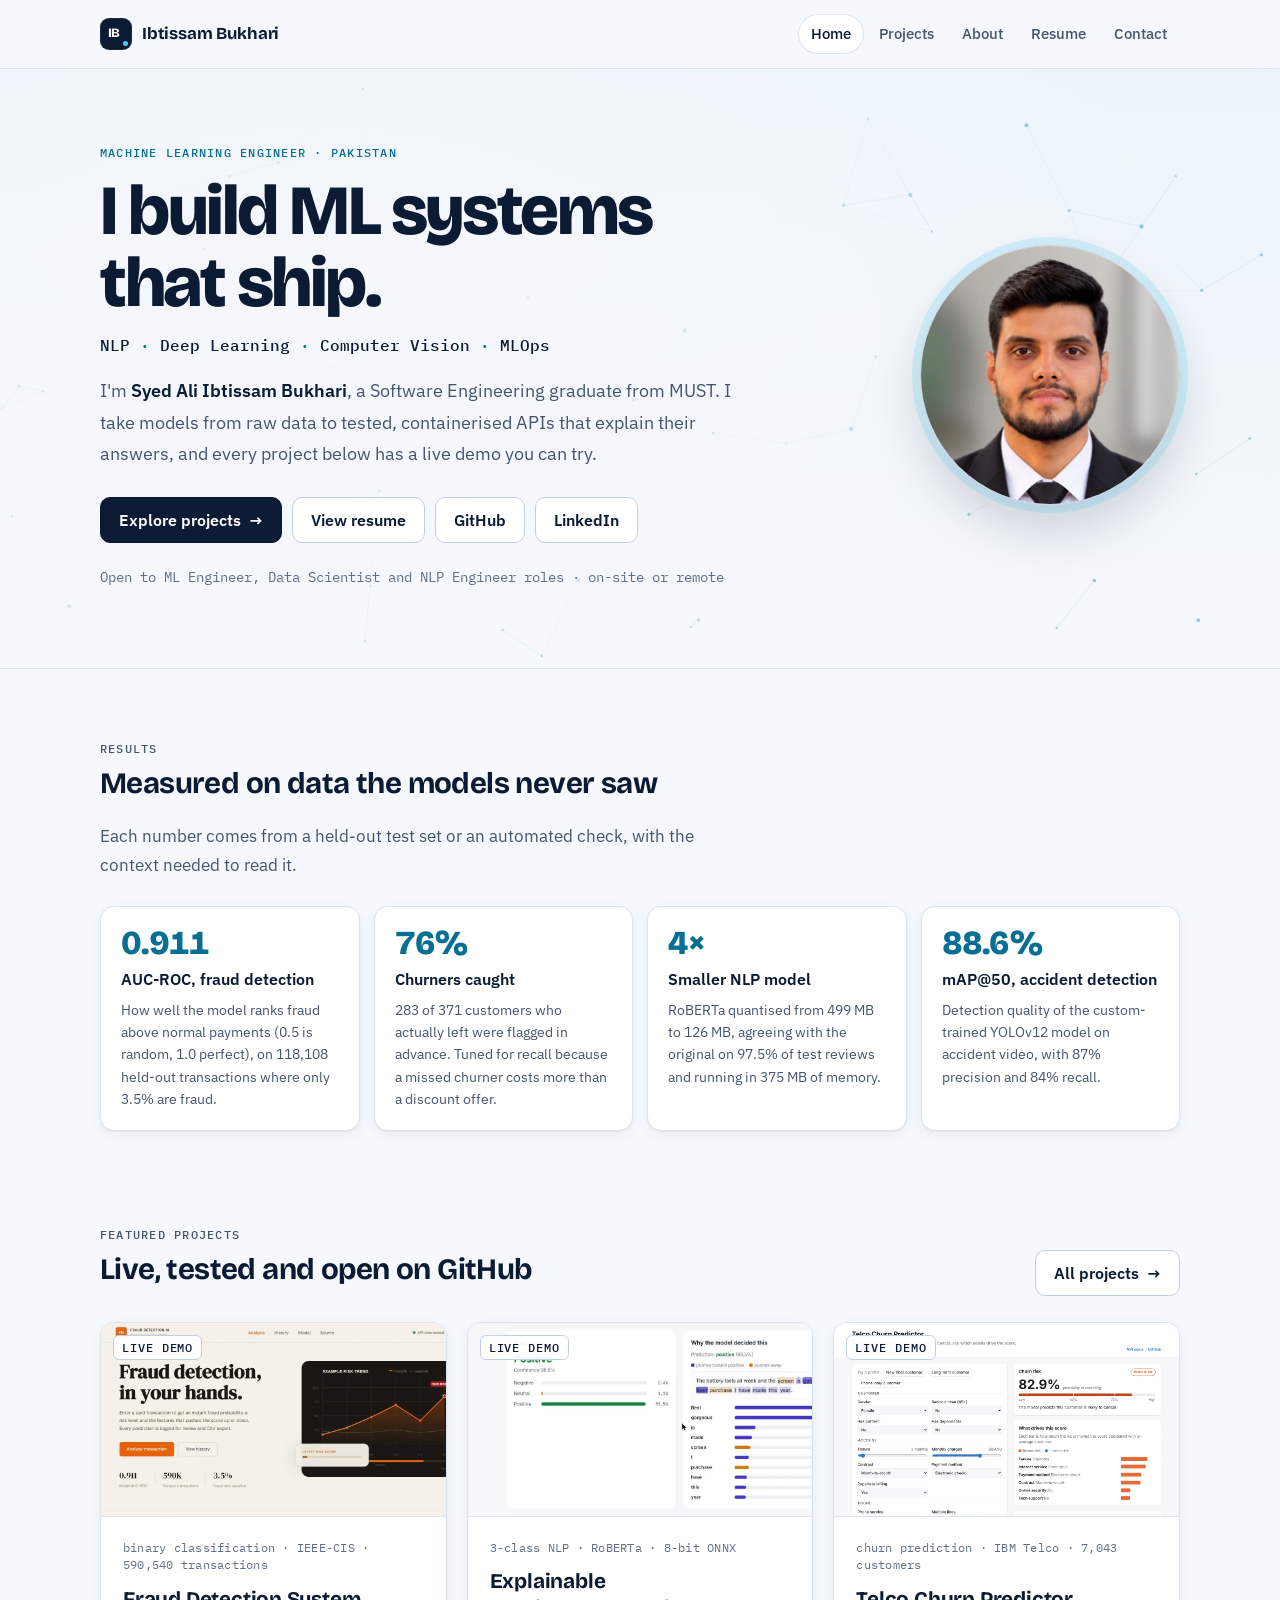
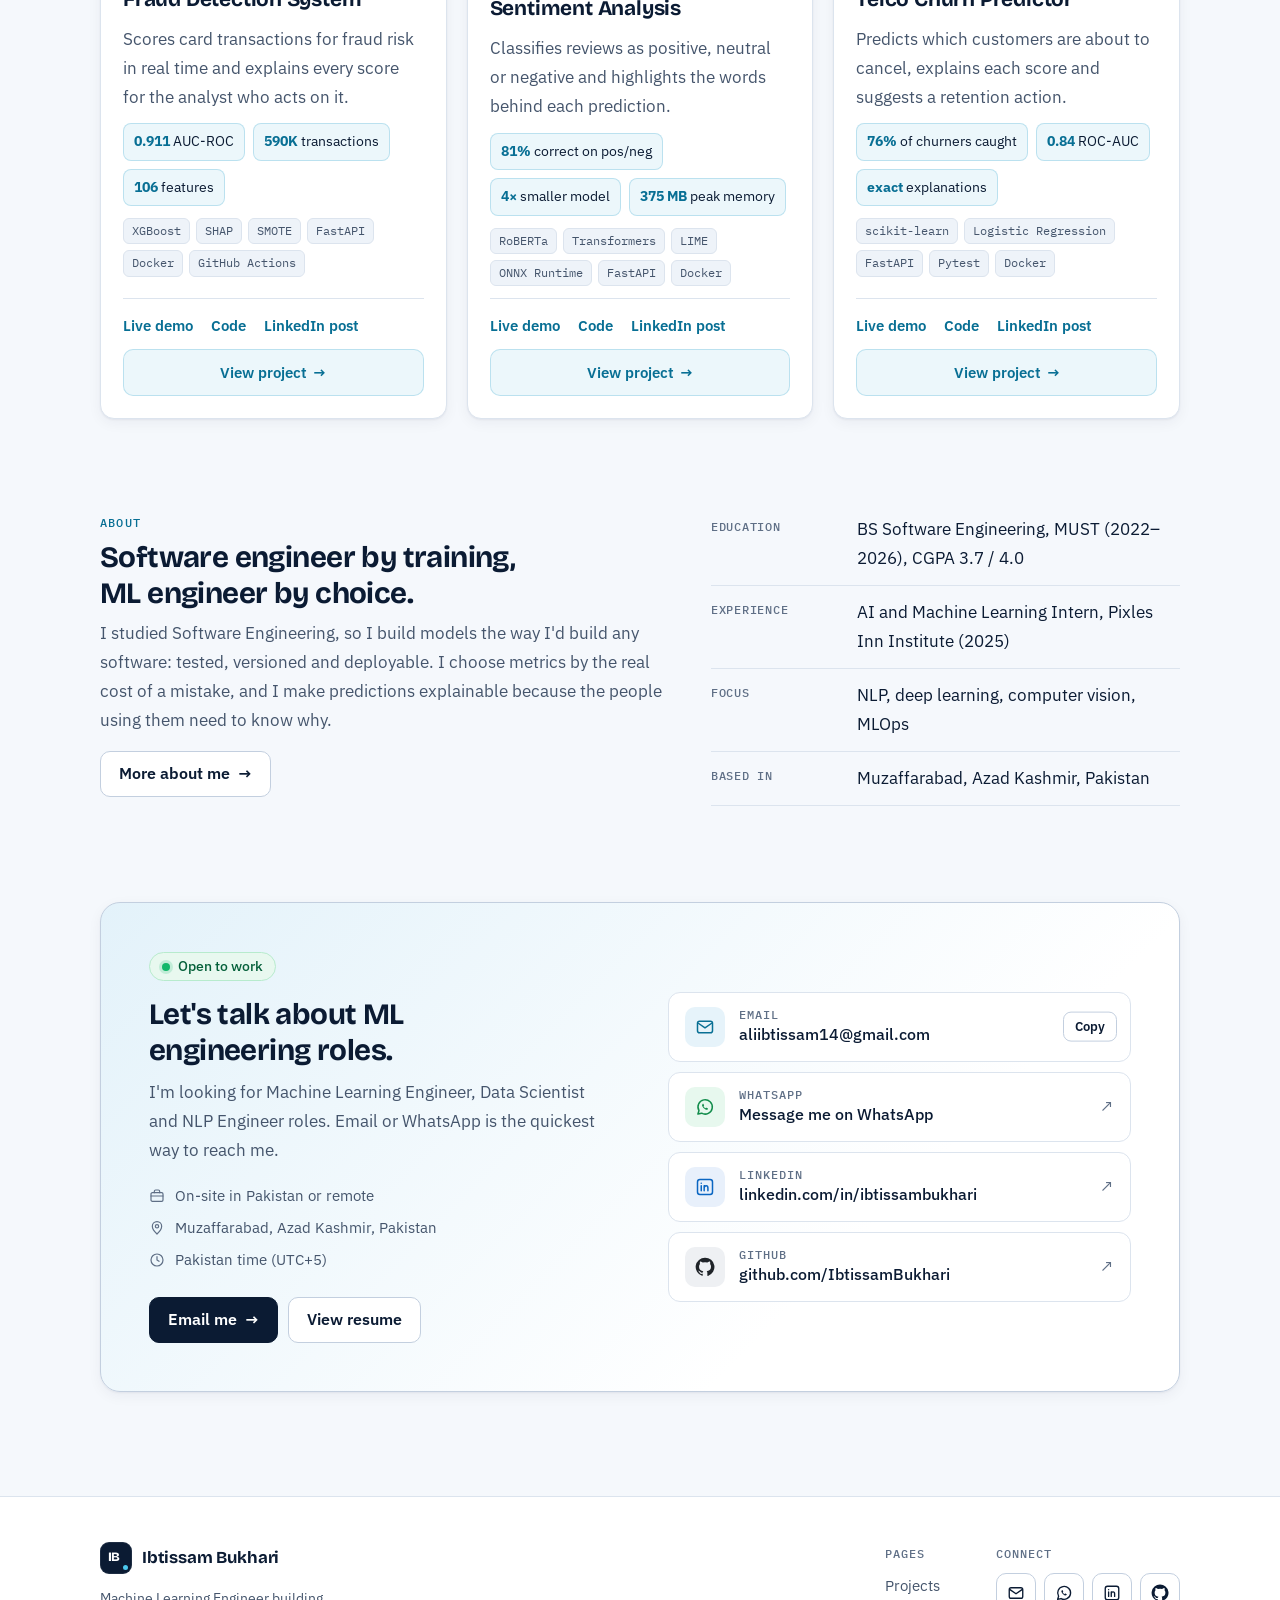
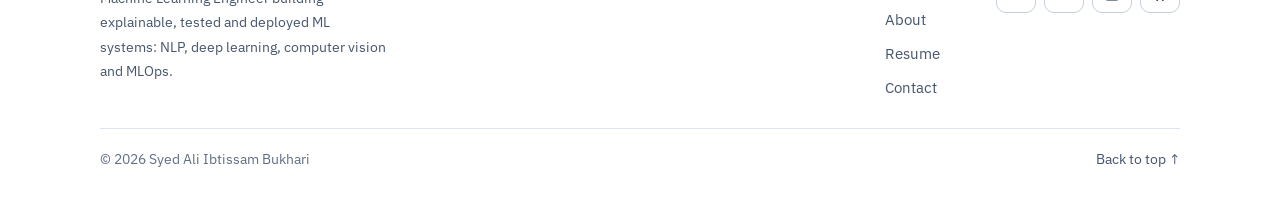
==== index.html @ bbd78a8d "Make the resume page easier to read" ====
<!DOCTYPE html>
<html lang="en">
<head>
<meta charset="utf-8">
<meta name="viewport" content="width=device-width, initial-scale=1, viewport-fit=cover">
<title>Ibtissam Bukhari · Machine Learning Engineer</title>
<meta name="description" content="Syed Ali Ibtissam Bukhari, Machine Learning Engineer: fraud detection, explainable NLP, churn prediction and computer vision projects with live demos.">
<meta name="author" content="Syed Ali Ibtissam Bukhari">
<meta name="theme-color" content="#f5f8fc">
<link rel="canonical" href="https://ibtissambukhari.github.io/">
<meta property="og:type" content="website">
<meta property="og:title" content="Ibtissam Bukhari · Machine Learning Engineer">
<meta property="og:description" content="Syed Ali Ibtissam Bukhari, Machine Learning Engineer: fraud detection, explainable NLP, churn prediction and computer vision projects with live demos.">
<meta property="og:url" content="https://ibtissambukhari.github.io/">
<meta property="og:image" content="https://ibtissambukhari.github.io/assets/img/og.jpg?v=3">
<meta name="twitter:card" content="summary_large_image">
<link rel="icon" href="data:image/svg+xml,%3Csvg xmlns='http://www.w3.org/2000/svg' viewBox='0 0 32 32'%3E%3Crect width='32' height='32' rx='8' fill='%230b1b33'/%3E%3Ctext x='15' y='21' font-family='Arial' font-weight='800' font-size='13' fill='%23ffffff' text-anchor='middle'%3EIB%3C/text%3E%3Ccircle cx='26' cy='26' r='2.6' fill='%234cc9ee'/%3E%3C/svg%3E">
<link rel="preconnect" href="https://fonts.googleapis.com">
<link rel="preconnect" href="https://fonts.gstatic.com" crossorigin>
<link rel="stylesheet" href="https://fonts.googleapis.com/css2?family=Bricolage+Grotesque:opsz,wght@12..96,600;12..96,700;12..96,800&family=IBM+Plex+Mono:wght@400;500&family=IBM+Plex+Sans:wght@400;500;600&display=swap">
<link rel="stylesheet" href="assets/css/site.css?v=10">
</head>
<body data-base="">
<a class="skip" href="#main">Skip to content</a>
<header class="site-header">
  <div class="header-in">
    <a class="brand" href="index.html"><span class="brand-mark" aria-hidden="true">IB</span>Ibtissam Bukhari</a>
    <nav class="nav" aria-label="Main"><a href="index.html" aria-current="page">Home</a><a href="projects.html">Projects</a><a href="about.html">About</a><a href="resume.html">Resume</a><a href="index.html#contact">Contact</a></nav>
  </div>
</header>
<main id="main">
<section class="hero" aria-labelledby="hero-title">
  <canvas id="net" aria-hidden="true"></canvas>
  <div class="hero-in">
    <div>
      <p class="eyebrow enter d1">Machine Learning Engineer · Pakistan</p>
      <h1 id="hero-title" class="enter d2">I build ML systems that ship.</h1>
      <p class="focus enter d3">NLP <span>·</span> Deep Learning <span>·</span> Computer Vision <span>·</span> MLOps</p>
      <p class="lede enter d3">I'm <strong>Syed Ali Ibtissam Bukhari</strong>, a Software Engineering graduate from MUST. I take models from raw data to tested, containerised APIs that explain their answers, and every project below has a live demo you can try.</p>
      <div class="actions enter d4">
        <a class="btn primary" href="projects.html">Explore projects <span class="arrow" aria-hidden="true">→</span></a>
        <a class="btn" href="resume.html">View resume</a>
        <a class="btn" href="https://github.com/IbtissamBukhari">GitHub</a>
        <a class="btn" href="https://www.linkedin.com/in/ibtissambukhari">LinkedIn</a>
      </div>
      <p class="hero-meta enter d5">Open to ML Engineer, Data Scientist and NLP Engineer roles · on-site or remote</p>
    </div>
    <picture class="enter d2"><source srcset="assets/img/photo.webp" type="image/webp"><img class="portrait" src="assets/img/photo.jpg" alt="Portrait of Syed Ali Ibtissam Bukhari" width="520" height="520"></picture>
  </div>
</section>

<section class="section" aria-labelledby="results-title">
  <div class="wrap">
    <div class="section-head">
      <div><p class="eyebrow">Results</p><h2 id="results-title" style="margin-top:10px">Measured on data the models never saw</h2></div>
      <p>Each number comes from a held-out test set or an automated check, with the context needed to read it.</p>
    </div>
    <div class="metrics">
      <div class="metric reveal"><span class="num">0.911</span><span class="what">AUC-ROC, fraud detection</span><span class="ctx">How well the model ranks fraud above normal payments (0.5 is random, 1.0 perfect), on 118,108 held-out transactions where only 3.5% are fraud.</span></div>
      <div class="metric reveal"><span class="num">76%</span><span class="what">Churners caught</span><span class="ctx">283 of 371 customers who actually left were flagged in advance. Tuned for recall because a missed churner costs more than a discount offer.</span></div>
      <div class="metric reveal"><span class="num">4×</span><span class="what">Smaller NLP model</span><span class="ctx">RoBERTa quantised from 499 MB to 126 MB, agreeing with the original on 97.5% of test reviews and running in 375 MB of memory.</span></div>
      <div class="metric reveal"><span class="num">88.6%</span><span class="what">mAP@50, accident detection</span><span class="ctx">Detection quality of the custom-trained YOLOv12 model on accident video, with 87% precision and 84% recall.</span></div>
    </div>
  </div>
</section>

<section class="section" aria-labelledby="featured-title">
  <div class="wrap">
    <div class="section-head">
      <div><p class="eyebrow">Featured projects</p><h2 id="featured-title" style="margin-top:10px">Live, tested and open on GitHub</h2></div>
      <a class="btn" href="projects.html">All projects <span class="arrow" aria-hidden="true">→</span></a>
    </div>
    <div class="grid-3" data-projects="featured">
<article class="pcard reveal" data-category="Machine Learning"><div class="shot"><picture><source srcset="assets/img/fraud.webp" type="image/webp"><img src="assets/img/fraud.jpg" alt="Fraud detection dashboard with the model&#x27;s AUC-ROC, dataset size and fraud rate" width="1280" height="720" loading="lazy" decoding="async"></picture><span class="tag">Live demo</span></div><div class="pbody"><div class="spec">binary classification · IEEE-CIS · 590,540 transactions</div><h3>Fraud Detection System</h3><p>Scores card transactions for fraud risk in real time and explains every score for the analyst who acts on it.</p><ul class="chips" aria-label="Key results"><li><b>0.911</b> AUC-ROC</li><li><b>590K</b> transactions</li><li><b>106</b> features</li></ul><ul class="badges" aria-label="Tools"><li>XGBoost</li><li>SHAP</li><li>SMOTE</li><li>FastAPI</li><li>Docker</li><li>GitHub Actions</li></ul><div class="plinks"><a href="https://fraud-detection-system-wplk.onrender.com" target="_blank" rel="noopener">Live demo</a><a href="https://github.com/IbtissamBukhari/fraud-detection-system" target="_blank" rel="noopener">Code</a><a href="https://www.linkedin.com/feed/update/urn:li:activity:7518983911654424576/" target="_blank" rel="noopener">LinkedIn post</a><a class="case" href="projects/fraud-detection.html">View project <span class="arrow" aria-hidden="true">→</span></a></div></div></article>
<article class="pcard reveal" data-category="NLP"><div class="shot"><picture><source srcset="assets/img/sentiment.webp" type="image/webp"><img src="assets/img/sentiment.jpg" alt="Sentiment app showing a positive prediction at 98.5% and the words that drove it" width="1280" height="720" loading="lazy" decoding="async"></picture><span class="tag">Live demo</span></div><div class="pbody"><div class="spec">3-class NLP · RoBERTa · 8-bit ONNX</div><h3>Explainable Sentiment Analysis</h3><p>Classifies reviews as positive, neutral or negative and highlights the words behind each prediction.</p><ul class="chips" aria-label="Key results"><li><b>81%</b> correct on pos/neg</li><li><b>4×</b> smaller model</li><li><b>375 MB</b> peak memory</li></ul><ul class="badges" aria-label="Tools"><li>RoBERTa</li><li>Transformers</li><li>LIME</li><li>ONNX Runtime</li><li>FastAPI</li><li>Docker</li></ul><div class="plinks"><a href="https://sentiment-analyzer-rm0p.onrender.com" target="_blank" rel="noopener">Live demo</a><a href="https://github.com/IbtissamBukhari/sentiment-analyzer" target="_blank" rel="noopener">Code</a><a href="https://www.linkedin.com/feed/update/urn:li:activity:7519340059549024256/" target="_blank" rel="noopener">LinkedIn post</a><a class="case" href="projects/sentiment-analysis.html">View project <span class="arrow" aria-hidden="true">→</span></a></div></div></article>
<article class="pcard reveal" data-category="Machine Learning"><div class="shot"><picture><source srcset="assets/img/telco.webp" type="image/webp"><img src="assets/img/telco.jpg" alt="Churn predictor showing an 82.9% high-risk score, the factors behind it and suggested actions" width="1280" height="720" loading="lazy" decoding="async"></picture><span class="tag">Live demo</span></div><div class="pbody"><div class="spec">churn prediction · IBM Telco · 7,043 customers</div><h3>Telco Churn Predictor</h3><p>Predicts which customers are about to cancel, explains each score and suggests a retention action.</p><ul class="chips" aria-label="Key results"><li><b>76%</b> of churners caught</li><li><b>0.84</b> ROC-AUC</li><li><b>exact</b> explanations</li></ul><ul class="badges" aria-label="Tools"><li>scikit-learn</li><li>Logistic Regression</li><li>FastAPI</li><li>Pytest</li><li>Docker</li></ul><div class="plinks"><a href="https://telco-churn-predictor-62b1.onrender.com" target="_blank" rel="noopener">Live demo</a><a href="https://github.com/IbtissamBukhari/telco-churn-predictor" target="_blank" rel="noopener">Code</a><a href="https://www.linkedin.com/feed/update/urn:li:activity:7518724342030217216/" target="_blank" rel="noopener">LinkedIn post</a><a class="case" href="projects/telco-churn.html">View project <span class="arrow" aria-hidden="true">→</span></a></div></div></article>
    </div>
  </div>
</section>

<section class="section" aria-labelledby="about-title">
  <div class="wrap split">
    <div class="reveal">
      <p class="eyebrow">About</p>
      <h2 id="about-title" style="margin-top:10px">Software engineer by training, ML engineer by choice.</h2>
      <p class="muted">I studied Software Engineering, so I build models the way I'd build any software: tested, versioned and deployable. I choose metrics by the real cost of a mistake, and I make predictions explainable because the people using them need to know why.</p>
      <a class="btn" href="about.html">More about me <span class="arrow" aria-hidden="true">→</span></a>
    </div>
    <dl class="facts reveal">
      <div><dt>Education</dt><dd>BS Software Engineering, MUST (2022–2026), CGPA 3.7 / 4.0</dd></div>
      <div><dt>Experience</dt><dd>AI and Machine Learning Intern, Pixles Inn Institute (2025)</dd></div>
      <div><dt>Focus</dt><dd>NLP, deep learning, computer vision, MLOps</dd></div>
      <div><dt>Based in</dt><dd>Muzaffarabad, Azad Kashmir, Pakistan</dd></div>
    </dl>
  </div>
</section>

<section class="section" id="contact" aria-labelledby="contact-title">
  <div class="wrap">
    <div class="contact reveal">
      <div>
        <span class="status">Open to work</span>
        <h2 id="contact-title">Let's talk about ML engineering roles.</h2>
        <p>I'm looking for Machine Learning Engineer, Data Scientist and NLP Engineer roles. Email or WhatsApp is the quickest way to reach me.</p>
        <ul class="contact-meta">
          <li><svg viewBox="0 0 24 24" fill="none" stroke="currentColor" stroke-width="1.8" stroke-linecap="round" stroke-linejoin="round" aria-hidden="true"><rect x="3" y="7" width="18" height="13" rx="2"/><path d="M8 7V5a2 2 0 0 1 2-2h4a2 2 0 0 1 2 2v2M3 12h18"/></svg>On-site in Pakistan or remote</li>
          <li><svg viewBox="0 0 24 24" fill="none" stroke="currentColor" stroke-width="1.8" stroke-linecap="round" stroke-linejoin="round" aria-hidden="true"><path d="M12 21s-7-6.2-7-11.5a7 7 0 0 1 14 0C19 14.8 12 21 12 21z"/><circle cx="12" cy="9.5" r="2.5"/></svg>Muzaffarabad, Azad Kashmir, Pakistan</li>
          <li><svg viewBox="0 0 24 24" fill="none" stroke="currentColor" stroke-width="1.8" stroke-linecap="round" stroke-linejoin="round" aria-hidden="true"><circle cx="12" cy="12" r="9"/><path d="M12 7v5l3 2"/></svg>Pakistan time (UTC+5)</li>
        </ul>
        <div class="actions">
          <a class="btn primary" href="mailto:aliibtissam14@gmail.com">Email me <span class="arrow" aria-hidden="true">→</span></a>
          <a class="btn" href="resume.html">View resume</a>
        </div>
      </div>
      <ul class="contact-list">
        <li class="has-copy"><a class="c-item" href="mailto:aliibtissam14@gmail.com"><span class="c-ic mail"><svg viewBox="0 0 24 24" fill="none" stroke="currentColor" stroke-width="1.8" stroke-linecap="round" stroke-linejoin="round" aria-hidden="true"><rect x="3" y="5" width="18" height="14" rx="2.5"/><path d="m4 7.5 8 5.5 8-5.5"/></svg></span><span class="c-txt"><span class="k">Email</span><span class="v">aliibtissam14<wbr>@gmail.com</span></span></a><button class="copy" type="button" data-copy="aliibtissam14@gmail.com" aria-label="Copy email address">Copy</button></li>
        <li><a class="c-item" href="https://wa.me/923485190450?text=Hi%20Ali%2C%20I%20saw%20your%20portfolio%20and%20would%20like%20to%20talk." target="_blank" rel="noopener"><span class="c-ic wa"><svg viewBox="0 0 24 24" fill="none" stroke="currentColor" stroke-width="1.8" stroke-linecap="round" stroke-linejoin="round" aria-hidden="true"><path d="M3.5 20.5l1.3-4.2A8.6 8.6 0 1 1 8 19.4z"/><path d="M9 8.6c.2-.5.7-.6 1-.4l.9 1.6c.1.3 0 .6-.2.8l-.5.5c.5 1 1.3 1.9 2.4 2.4l.5-.5c.2-.2.5-.3.8-.2l1.6.9c.3.2.3.7-.1 1-.6.6-1.5.8-2.3.5a8 8 0 0 1-4.5-4.4c-.3-.8-.1-1.6.4-2.2z" fill="currentColor" stroke="none"/></svg></span><span class="c-txt"><span class="k">WhatsApp</span><span class="v">Message me on WhatsApp</span></span><span class="c-go" aria-hidden="true">↗</span></a></li>
        <li><a class="c-item" href="https://www.linkedin.com/in/ibtissambukhari" target="_blank" rel="noopener"><span class="c-ic li"><svg viewBox="0 0 24 24" fill="none" stroke="currentColor" stroke-width="1.8" stroke-linecap="round" stroke-linejoin="round" aria-hidden="true"><rect x="3" y="3" width="18" height="18" rx="3"/><path d="M7.5 10.5V16.5M7.5 7.5v.01M11 16.5v-6M11 13.2c0-1.6 1-2.7 2.4-2.7s2.1 1 2.1 2.6v3.4"/></svg></span><span class="c-txt"><span class="k">LinkedIn</span><span class="v">linkedin.com/in/<wbr>ibtissambukhari</span></span><span class="c-go" aria-hidden="true">↗</span></a></li>
        <li><a class="c-item" href="https://github.com/IbtissamBukhari" target="_blank" rel="noopener"><span class="c-ic gh"><svg viewBox="0 0 24 24" fill="currentColor" aria-hidden="true"><path d="M12 .8a11.2 11.2 0 0 0-3.54 21.83c.56.1.77-.24.77-.54v-1.9c-3.12.68-3.78-1.5-3.78-1.5-.51-1.3-1.25-1.64-1.25-1.64-1.02-.7.08-.68.08-.68 1.13.08 1.72 1.16 1.72 1.16 1 1.72 2.63 1.22 3.27.93.1-.73.39-1.22.71-1.5-2.49-.28-5.11-1.25-5.11-5.55 0-1.22.44-2.22 1.16-3.01-.12-.29-.5-1.43.11-2.98 0 0 .94-.3 3.09 1.15a10.7 10.7 0 0 1 5.62 0c2.14-1.45 3.08-1.15 3.08-1.15.62 1.55.23 2.69.11 2.98.72.79 1.16 1.79 1.16 3.01 0 4.31-2.63 5.26-5.13 5.54.4.35.76 1.03.76 2.08v3.08c0 .3.2.65.78.54A11.2 11.2 0 0 0 12 .8z"/></svg></span><span class="c-txt"><span class="k">GitHub</span><span class="v">github.com/<wbr>IbtissamBukhari</span></span><span class="c-go" aria-hidden="true">↗</span></a></li>
      </ul>
    </div>
  </div>
</section>
</main>
<footer class="site-footer">
  <div class="footer-in">
    <div class="footer-brand">
      <a class="brand" href="index.html"><span class="brand-mark" aria-hidden="true">IB</span>Ibtissam Bukhari</a>
      <p>Machine Learning Engineer building explainable, tested and deployed ML systems: NLP, deep learning, computer vision and MLOps.</p>
    </div>
    <nav aria-labelledby="f-pages"><h2 id="f-pages">Pages</h2><ul class="footer-links"><li><a href="projects.html">Projects</a></li><li><a href="about.html">About</a></li><li><a href="resume.html">Resume</a></li><li><a href="index.html#contact">Contact</a></li></ul></nav>
    <div><h2>Connect</h2><ul class="socials">
      <li><a href="mailto:aliibtissam14@gmail.com" aria-label="Email"><svg viewBox="0 0 24 24" fill="none" stroke="currentColor" stroke-width="1.8" stroke-linecap="round" stroke-linejoin="round" aria-hidden="true"><rect x="3" y="5" width="18" height="14" rx="2.5"/><path d="m4 7.5 8 5.5 8-5.5"/></svg></a></li>
      <li><a href="https://wa.me/923485190450?text=Hi%20Ali%2C%20I%20saw%20your%20portfolio%20and%20would%20like%20to%20talk." target="_blank" rel="noopener" aria-label="WhatsApp"><svg viewBox="0 0 24 24" fill="none" stroke="currentColor" stroke-width="1.8" stroke-linecap="round" stroke-linejoin="round" aria-hidden="true"><path d="M3.5 20.5l1.3-4.2A8.6 8.6 0 1 1 8 19.4z"/><path d="M9 8.6c.2-.5.7-.6 1-.4l.9 1.6c.1.3 0 .6-.2.8l-.5.5c.5 1 1.3 1.9 2.4 2.4l.5-.5c.2-.2.5-.3.8-.2l1.6.9c.3.2.3.7-.1 1-.6.6-1.5.8-2.3.5a8 8 0 0 1-4.5-4.4c-.3-.8-.1-1.6.4-2.2z" fill="currentColor" stroke="none"/></svg></a></li>
      <li><a href="https://www.linkedin.com/in/ibtissambukhari" target="_blank" rel="noopener" aria-label="LinkedIn"><svg viewBox="0 0 24 24" fill="none" stroke="currentColor" stroke-width="1.8" stroke-linecap="round" stroke-linejoin="round" aria-hidden="true"><rect x="3" y="3" width="18" height="18" rx="3"/><path d="M7.5 10.5V16.5M7.5 7.5v.01M11 16.5v-6M11 13.2c0-1.6 1-2.7 2.4-2.7s2.1 1 2.1 2.6v3.4"/></svg></a></li>
      <li><a href="https://github.com/IbtissamBukhari" target="_blank" rel="noopener" aria-label="GitHub"><svg viewBox="0 0 24 24" fill="currentColor" aria-hidden="true"><path d="M12 .8a11.2 11.2 0 0 0-3.54 21.83c.56.1.77-.24.77-.54v-1.9c-3.12.68-3.78-1.5-3.78-1.5-.51-1.3-1.25-1.64-1.25-1.64-1.02-.7.08-.68.08-.68 1.13.08 1.72 1.16 1.72 1.16 1 1.72 2.63 1.22 3.27.93.1-.73.39-1.22.71-1.5-2.49-.28-5.11-1.25-5.11-5.55 0-1.22.44-2.22 1.16-3.01-.12-.29-.5-1.43.11-2.98 0 0 .94-.3 3.09 1.15a10.7 10.7 0 0 1 5.62 0c2.14-1.45 3.08-1.15 3.08-1.15.62 1.55.23 2.69.11 2.98.72.79 1.16 1.79 1.16 3.01 0 4.31-2.63 5.26-5.13 5.54.4.35.76 1.03.76 2.08v3.08c0 .3.2.65.78.54A11.2 11.2 0 0 0 12 .8z"/></svg></a></li>
    </ul></div>
  </div>
  <div class="footer-bottom"><span>© 2026 Syed Ali Ibtissam Bukhari</span><a href="#main">Back to top ↑</a></div>
</footer>
<script src="assets/js/projects.js?v=5" defer></script>
<script src="assets/js/site.js?v=5" defer></script>
</body>
</html>
---- assets/css/site.css ----
/* Ibtissam Bukhari portfolio
   Light theme: navy text with a cyan signal colour, matching the LinkedIn banner.
   Type: Bricolage Grotesque (headings), IBM Plex Sans (body, 17px), IBM Plex Mono (labels and numbers). */
:root {
  --bg: #f5f8fc;
  --band: #edf2f8;
  --surface: #ffffff;
  --surface-2: #eef3f9;
  --line: #dce4ee;
  --line-strong: #c3cfdf;
  --ink: #0b1b33;
  --muted: #45556c;
  --faint: #5f6f86;
  --accent: #086f94;
  --accent-bright: #4cc9ee;
  --accent-ink: #ffffff;
  --accent-soft: rgba(14, 150, 196, 0.08);
  --shadow: 0 1px 2px rgba(11, 27, 51, 0.05), 0 4px 14px rgba(11, 27, 51, 0.05);
  --display: "Bricolage Grotesque", "Segoe UI", system-ui, sans-serif;
  --body: "IBM Plex Sans", "Segoe UI", system-ui, sans-serif;
  --mono: "IBM Plex Mono", ui-monospace, Menlo, Consolas, monospace;
  --t-hero: clamp(2.6rem, 6.4vw, 4.4rem);
  --t-page: clamp(2.1rem, 4.8vw, 3.1rem);
  --t-h2: clamp(1.5rem, 2.6vw, 1.85rem);
  --t-h3: 1.3rem;
  --t-small: 0.9rem;
  --t-label: 0.78rem;
  --radius: 14px;
  --gutter-l: max(20px, env(safe-area-inset-left, 0px));
  --gutter-r: max(20px, env(safe-area-inset-right, 0px));
  color-scheme: light;
}

*, *::before, *::after { box-sizing: border-box; }
html { -webkit-text-size-adjust: 100%; scroll-padding-top: 84px; }
body {
  margin: 0;
  background: var(--bg);
  color: var(--ink);
  font: 1.0625rem/1.7 var(--body);
  padding-left: var(--gutter-l);
  padding-right: var(--gutter-r);
}
img { max-width: 100%; height: auto; display: block; }
a { color: var(--accent); text-underline-offset: 3px; text-decoration-thickness: 1px; }
a:hover { text-decoration-thickness: 2px; }
:focus-visible { outline: 2px solid var(--accent); outline-offset: 3px; border-radius: 6px; }
[hidden] { display: none !important; }
.sr-only { position: absolute; width: 1px; height: 1px; padding: 0; margin: -1px; overflow: hidden; clip: rect(0 0 0 0); white-space: nowrap; border: 0; }
::selection { background: var(--accent-bright); color: var(--ink); }

.skip { position: absolute; left: -9999px; top: 8px; z-index: 50; background: var(--ink); color: #fff; padding: 8px 14px; border-radius: 8px; font-weight: 600; }
.skip:focus { left: var(--gutter-l); }

.wrap { max-width: 1080px; margin: 0 auto; }
.narrow { max-width: 760px; }

/* ---------- Header ---------- */
body::before { content: ""; position: fixed; inset: 0 0 auto; height: env(safe-area-inset-top, 0px); z-index: 20; background: var(--bg); }
.site-header {
  position: sticky; top: env(safe-area-inset-top, 0px); z-index: 10;
  margin-left: calc(-1 * var(--gutter-l)); margin-right: calc(-1 * var(--gutter-r));
  padding-left: var(--gutter-l); padding-right: var(--gutter-r);
  background: rgba(245, 248, 252, 0.88);
  backdrop-filter: saturate(140%) blur(10px);
  -webkit-backdrop-filter: saturate(140%) blur(10px);
  border-bottom: 1px solid var(--line);
}
.header-in { max-width: 1080px; margin: 0 auto; display: flex; align-items: center; justify-content: space-between; gap: 10px 24px; flex-wrap: wrap; padding-block: 14px; }
.brand { display: inline-flex; align-items: center; gap: 10px; color: var(--ink); text-decoration: none; font: 700 1.05rem/1 var(--display); letter-spacing: -0.01em; }
.brand-mark { position: relative; width: 32px; height: 32px; border-radius: 9px; background: var(--ink); color: #fff; display: grid; place-items: center; font: 800 0.8rem/1 var(--display); letter-spacing: -0.01em; padding: 0 4px 2px 0; box-shadow: inset 0 0 0 1px rgba(255,255,255,0.08); }
.brand-mark::after { content: ""; position: absolute; right: 4px; bottom: 4px; width: 5px; height: 5px; border-radius: 50%; background: var(--accent-bright); }
.nav { display: flex; flex-wrap: wrap; gap: 2px; }
.nav a { color: var(--muted); text-decoration: none; font-weight: 500; font-size: 0.95rem; padding: 7px 13px; border-radius: 999px; }
.nav a:hover { color: var(--ink); background: var(--surface-2); }
.nav a[aria-current="page"] { color: var(--ink); background: var(--surface); box-shadow: inset 0 0 0 1px var(--line); }

/* ---------- Type ---------- */
.eyebrow { font: 500 var(--t-label)/1.2 var(--mono); letter-spacing: 0.1em; text-transform: uppercase; color: var(--accent); margin: 0; }
h1, h2, h3 { text-wrap: balance; }
h1 { font: 800 var(--t-hero)/1.02 var(--display); letter-spacing: -0.035em; margin: 16px 0 14px; }
.page-title { font-size: var(--t-page); line-height: 1.08; }
h2 { font: 700 var(--t-h2)/1.2 var(--display); letter-spacing: -0.02em; margin: 0 0 8px; }
h3 { font: 700 var(--t-h3)/1.3 var(--display); letter-spacing: -0.01em; margin: 0; }
p { margin: 0 0 16px; }
.lede { font-size: 1.15rem; color: var(--muted); max-width: 60ch; }
.lede strong { color: var(--ink); font-weight: 600; }
.muted { color: var(--muted); }
.section-head { display: flex; justify-content: space-between; align-items: end; gap: 12px 24px; flex-wrap: wrap; margin-bottom: 26px; }
.section-head p { margin: 0; color: var(--muted); max-width: 60ch; }

main { display: block; }
.section { padding-block: 72px; }
.section + .section { padding-top: 24px; }
.band { background: var(--band); border-block: 1px solid var(--line); margin-left: calc(-1 * var(--gutter-l)); margin-right: calc(-1 * var(--gutter-r)); padding-left: var(--gutter-l); padding-right: var(--gutter-r); }

/* ---------- Buttons ---------- */
.actions { display: flex; flex-wrap: wrap; gap: 10px; }
.btn { display: inline-flex; align-items: center; justify-content: center; gap: 8px; min-height: 46px; padding: 11px 18px; border-radius: 10px; border: 1px solid var(--line-strong); background: var(--surface); color: var(--ink); font: 600 0.98rem/1.2 var(--body); text-decoration: none; cursor: pointer; }
.btn:hover { border-color: var(--accent); text-decoration: none; }
.btn.primary { background: var(--ink); border-color: var(--ink); color: #fff; }
.btn.primary:hover { background: #16304f; border-color: #16304f; }
.btn .arrow { transition: transform .2s ease; }
.btn:hover .arrow { transform: translateX(3px); }

/* ---------- Hero ---------- */
.hero { background: linear-gradient(180deg, #eaf4fa, var(--bg)); position: relative; isolation: isolate; margin-left: calc(-1 * var(--gutter-l)); margin-right: calc(-1 * var(--gutter-r)); padding-left: var(--gutter-l); padding-right: var(--gutter-r); overflow: hidden; border-bottom: 1px solid var(--line); }
.hero canvas { position: absolute; inset: 0; width: 100%; height: 100%; z-index: -1; opacity: 0.9; }
.hero::after { content: ""; position: absolute; inset: 0; z-index: -1; background: radial-gradient(ellipse 70% 80% at 25% 45%, rgba(245,248,252,0.94), rgba(245,248,252,0.6) 60%, rgba(245,248,252,0.15)); pointer-events: none; }
.hero-in { max-width: 1080px; margin: 0 auto; display: grid; grid-template-columns: minmax(0, 1fr) auto; gap: 48px; align-items: center; padding-block: 76px 64px; }
.focus { font: 500 1rem/1.5 var(--mono); color: var(--ink); margin: 0 0 18px; opacity: 0.92; }
.focus span { color: var(--accent); }
.hero .actions { margin-top: 28px; }
.hero-meta { margin-top: 22px; font: 400 var(--t-small)/1.6 var(--mono); color: var(--faint); }
.portrait { width: 260px; aspect-ratio: 1; border-radius: 50%; object-fit: cover; border: 1px solid var(--line-strong); box-shadow: 0 0 0 8px rgba(76, 201, 238, 0.18), 0 24px 50px rgba(11, 27, 51, 0.18); }

/* entrance */
@media (prefers-reduced-motion: no-preference) {
  .enter { animation: enter .7s cubic-bezier(.2,.7,.2,1) both; }
  .enter.d1 { animation-delay: .06s; } .enter.d2 { animation-delay: .14s; } .enter.d3 { animation-delay: .22s; } .enter.d4 { animation-delay: .3s; } .enter.d5 { animation-delay: .38s; }
  @keyframes enter { from { opacity: 0; transform: translateY(14px); } to { opacity: 1; transform: none; } }
}

/* ---------- Metrics ---------- */
.metrics { display: grid; grid-template-columns: repeat(4, minmax(0, 1fr)); gap: 14px; }
.metric { background: var(--surface); border: 1px solid var(--line); border-radius: var(--radius); box-shadow: var(--shadow); padding: 20px; display: flex; flex-direction: column; gap: 6px; }
.metric .num { font: 800 2.1rem/1 var(--display); letter-spacing: -0.02em; color: var(--accent); font-variant-numeric: tabular-nums; }
.metric .what { font-weight: 600; font-size: 0.98rem; }
.metric .ctx { font-size: var(--t-small); color: var(--muted); line-height: 1.55; }

/* scroll reveal: visible by default, JS only hides elements that are below the fold */
.js .reveal.pre { opacity: 0; transform: translateY(12px); }
.js .reveal { transition: opacity .6s ease, transform .6s cubic-bezier(.2,.7,.2,1); }
@media (prefers-reduced-motion: reduce) { .js .reveal.pre { opacity: 1; transform: none; } }

/* ---------- Project cards ---------- */
.grid-2 { display: grid; grid-template-columns: repeat(2, minmax(0, 1fr)); gap: 22px; }
.grid-3 { display: grid; grid-template-columns: repeat(3, minmax(0, 1fr)); gap: 20px; }
.pcard { position: relative; display: flex; flex-direction: column; background: var(--surface); border: 1px solid var(--line); border-radius: var(--radius); overflow: hidden; box-shadow: var(--shadow); transition: transform .2s ease, border-color .2s ease, box-shadow .2s ease; }
.pcard:hover { transform: translateY(-4px); border-color: var(--line-strong); box-shadow: 0 18px 40px rgba(11, 27, 51, 0.12); }
.pcard:focus-within { border-color: var(--accent); }
.shot { position: relative; aspect-ratio: 16 / 9; background: var(--surface-2); border-bottom: 1px solid var(--line); overflow: hidden; }
.shot img { width: 100%; height: 100%; object-fit: cover; object-position: left top; transition: transform .4s ease; }
.pcard:hover .shot img { transform: scale(1.025); }
.shot .tag { position: absolute; left: 12px; top: 12px; font: 500 0.72rem/1 var(--mono); text-transform: uppercase; letter-spacing: 0.08em; background: rgba(255, 255, 255, 0.94); color: var(--ink); border: 1px solid var(--line-strong); padding: 6px 8px; border-radius: 6px; }
.pbody { padding: 22px; display: flex; flex-direction: column; gap: 12px; flex: 1; }
.pbody .spec { font: 400 var(--t-label)/1.4 var(--mono); color: var(--faint); letter-spacing: 0.02em; }
.pbody p { margin: 0; color: var(--muted); }
.chips { display: flex; flex-wrap: wrap; gap: 8px; margin: 0; padding: 0; list-style: none; }
.chips li { font-size: 0.86rem; padding: 6px 10px; border-radius: 8px; background: var(--accent-soft); color: var(--ink); border: 1px solid rgba(14, 150, 196, 0.22); }
.chips li b { color: var(--accent); font-weight: 700; font-variant-numeric: tabular-nums; }
.badges { display: flex; flex-wrap: wrap; gap: 6px; margin: 0; padding: 0; list-style: none; }
.badges li { font: 400 0.76rem/1 var(--mono); padding: 6px 8px; border-radius: 6px; background: var(--surface-2); color: var(--muted); border: 1px solid var(--line); }
.plinks { display: flex; flex-wrap: wrap; align-items: center; gap: 10px 18px; margin-top: auto; padding-top: 14px; border-top: 1px solid var(--line); font-weight: 600; font-size: 0.94rem; }
.plinks a { text-decoration: none; }
.plinks a:hover { text-decoration: underline; }
.plinks .case { flex: 1 0 100%; display: inline-flex; justify-content: center; align-items: center; gap: 6px; min-height: 44px; padding: 10px 14px; border-radius: 10px; background: var(--accent-soft); border: 1px solid rgba(14, 150, 196, 0.22); color: var(--accent); transition: background .2s ease, color .2s ease, border-color .2s ease; }
.plinks .case:hover { background: var(--ink); border-color: var(--ink); color: #fff; text-decoration: none; }
.plinks .case .arrow { display: inline-block; transition: transform .2s ease; }
.pcard:hover .plinks .case .arrow { transform: translateX(4px); }

/* project filters */
.filter-bar { display: flex; justify-content: space-between; align-items: center; gap: 12px 20px; flex-wrap: wrap; margin: 32px 0 22px; }
.filters { display: flex; flex-wrap: wrap; gap: 8px; }
.filter { font: 500 0.92rem/1 var(--body); padding: 9px 14px; min-height: 40px; border-radius: 999px; border: 1px solid var(--line-strong); background: var(--surface); color: var(--muted); cursor: pointer; transition: border-color .15s ease, color .15s ease, background .15s ease; }
.filter span { font: 500 0.78rem/1 var(--mono); color: var(--faint); margin-left: 4px; }
.filter:hover { border-color: var(--accent); color: var(--ink); }
.filter[aria-pressed="true"] { background: var(--ink); border-color: var(--ink); color: #fff; }
.filter[aria-pressed="true"] span { color: #a9c7dc; }
.filter-bar .count { margin: 0; font: 400 var(--t-small)/1 var(--mono); color: var(--faint); }
.pcard[hidden] { display: none; }

/* schematic thumbnail (projects without a public demo) */
.schematic { width: 100%; height: 100%; display: flex; flex-direction: column; align-items: center; justify-content: center; gap: 3px; padding: 14px; background:
  radial-gradient(circle at 20% 30%, rgba(76,201,238,0.16), transparent 50%),
  repeating-linear-gradient(0deg, transparent 0 27px, rgba(10,122,160,0.06) 27px 28px),
  repeating-linear-gradient(90deg, transparent 0 27px, rgba(10,122,160,0.06) 27px 28px), var(--surface-2); }
.schematic span { min-width: 190px; font: 500 0.76rem/1.2 var(--mono); padding: 7px 11px; border-radius: 8px; border: 1px solid var(--line-strong); background: #fff; color: var(--ink); text-align: center; box-shadow: var(--shadow); }
.schematic i { color: var(--accent); font-style: normal; font-size: 0.8rem; line-height: 1; transform: rotate(90deg); }

/* ---------- About teaser / contact ---------- */
.split { display: grid; grid-template-columns: minmax(0, 1.2fr) minmax(0, 1fr); gap: 48px; align-items: start; }
.facts { display: grid; gap: 12px; margin: 0; }
.facts div { display: grid; grid-template-columns: 130px minmax(0, 1fr); gap: 4px 16px; padding-bottom: 12px; border-bottom: 1px solid var(--line); }
.facts dt { font: 500 var(--t-label)/1.9 var(--mono); text-transform: uppercase; letter-spacing: 0.06em; color: var(--faint); }
.facts dd { margin: 0; }

.contact { background: linear-gradient(135deg, #e3f2fa 0%, var(--surface) 70%); box-shadow: var(--shadow); border: 1px solid var(--line-strong); border-radius: 20px; padding: clamp(24px, 5vw, 48px); display: grid; grid-template-columns: minmax(0, 1fr) minmax(0, 1fr); gap: 32px 56px; align-items: center; }
.contact p { margin: 0; color: var(--muted); }
.status { display: inline-flex; align-items: center; gap: 8px; font: 500 0.85rem/1 var(--body); color: #05603a; background: #e8f8ef; border: 1px solid #b7ebcd; padding: 7px 12px; border-radius: 999px; }
.status::before { content: ""; width: 8px; height: 8px; border-radius: 50%; background: #12b76a; box-shadow: 0 0 0 3px rgba(18,183,106,0.18); }
@media (prefers-reduced-motion: no-preference) { .status::before { animation: pulse 2.4s ease-in-out infinite; } @keyframes pulse { 50% { box-shadow: 0 0 0 6px rgba(18,183,106,0.05); } } }
.contact h2 { margin: 16px 0 10px; }
.contact-meta { list-style: none; margin: 18px 0 0; padding: 0; display: grid; gap: 6px; font-size: 0.95rem; color: var(--muted); }
.contact-meta li { display: flex; gap: 10px; align-items: center; }
.contact-meta svg { width: 16px; height: 16px; color: var(--faint); flex: none; }
.contact .actions { margin-top: 24px; }
.contact-list { display: grid; gap: 10px; margin: 0; padding: 0; list-style: none; }
.contact-list li { position: relative; }
.c-item { display: flex; align-items: center; gap: 14px; padding: 14px 16px; min-height: 68px; border-radius: 12px; background: var(--surface); border: 1px solid var(--line); color: var(--ink); text-decoration: none; transition: border-color .2s ease, transform .2s ease, box-shadow .2s ease; }
.c-item:hover { border-color: var(--accent); transform: translateY(-2px); box-shadow: 0 10px 24px rgba(11,27,51,0.08); text-decoration: none; }
.c-ic { flex: none; width: 40px; height: 40px; border-radius: 10px; display: grid; place-items: center; background: var(--surface-2); color: var(--ink); }
.c-ic svg { width: 20px; height: 20px; }
.c-ic.mail { background: #e6f3fa; color: var(--accent); }
.c-ic.wa { background: #e7f8ee; color: #128c4b; }
.c-ic.li { background: #e8f0fb; color: #0a66c2; }
.c-ic.gh { background: #eef0f3; color: #1f2328; }
.c-txt { display: grid; gap: 2px; min-width: 0; }
.c-txt .k { font: 500 var(--t-label)/1.2 var(--mono); text-transform: uppercase; letter-spacing: 0.08em; color: var(--faint); }
.c-txt .v { font: 500 0.98rem/1.35 var(--body); overflow-wrap: break-word; }
.c-go { margin-left: auto; color: var(--faint); transition: transform .2s ease, color .2s ease; }
.c-item:hover .c-go { color: var(--accent); transform: translateX(3px); }
.contact-list li.has-copy .c-item { padding-right: 86px; }
.copy { position: absolute; right: 14px; top: 50%; transform: translateY(-50%); font: 600 0.8rem/1 var(--body); padding: 8px 11px; border-radius: 8px; border: 1px solid var(--line-strong); background: var(--surface); color: var(--ink); cursor: pointer; }
.copy:hover { border-color: var(--accent); color: var(--accent); }

/* ---------- Project detail ---------- */
.crumbs { font: 400 var(--t-small)/1.4 var(--mono); color: var(--faint); margin: 0 0 14px; }
.crumbs a { color: var(--muted); }
.detail-hero { padding-block: 56px 32px; }
.detail-hero .lede { margin-bottom: 0; }
.detail-hero .actions { margin-top: 26px; }
figure { margin: 0; }
.figure { border: 1px solid var(--line-strong); border-radius: var(--radius); overflow: hidden; background: var(--surface); box-shadow: var(--shadow); }
.figure img { width: 100%; }
.figure figcaption { padding: 12px 16px; font-size: var(--t-small); color: var(--muted); border-top: 1px solid var(--line); }
.prose { max-width: 70ch; }
.prose p, .prose li { color: var(--ink); }
.prose ul, .prose ol { padding-left: 22px; margin: 0 0 16px; display: grid; gap: 6px; }
.prose h2 { margin-top: 44px; }
.prose > h2:first-child { margin-top: 0; }
.steps { counter-reset: s; list-style: none; padding: 0 !important; display: grid; gap: 14px !important; }
.steps li { counter-increment: s; position: relative; padding: 16px 18px 16px 58px; background: var(--surface); border: 1px solid var(--line); border-radius: 12px; }
.steps li::before { content: counter(s, decimal-leading-zero); position: absolute; left: 18px; top: 16px; font: 500 0.85rem/1.7 var(--mono); color: var(--accent); }
.steps b { display: block; margin-bottom: 2px; }
.table-wrap { overflow-x: auto; border: 1px solid var(--line); border-radius: 12px; margin-bottom: 16px; }
table { border-collapse: collapse; width: 100%; min-width: 420px; font-size: 0.95rem; }
th, td { text-align: left; padding: 11px 14px; border-bottom: 1px solid var(--line); }
th { font: 500 var(--t-label)/1.4 var(--mono); text-transform: uppercase; letter-spacing: 0.06em; color: var(--faint); background: var(--surface-2); }
td { background: var(--surface); }
td.n, th.n { text-align: right; font-variant-numeric: tabular-nums; }
tr:last-child td { border-bottom: 0; }
tr.best td { color: var(--accent); font-weight: 600; background: #f0f8fc; }
.flow { display: flex; flex-wrap: wrap; align-items: stretch; gap: 10px; margin: 6px 0 18px; }
.flow .node { flex: 1 1 140px; background: var(--surface); border: 1px solid var(--line-strong); border-radius: 10px; padding: 12px 14px; }
.flow .node b { display: block; font-size: 0.95rem; }
.flow .node span { font: 400 0.8rem/1.4 var(--mono); color: var(--muted); }
.flow .sep { align-self: center; color: var(--accent); font-family: var(--mono); }
.callout { border-left: 3px solid var(--accent); background: var(--accent-soft); padding: 14px 18px; border-radius: 0 10px 10px 0; margin: 0 0 18px; }
.callout p { margin: 0; }
.detail-grid { display: grid; grid-template-columns: minmax(0, 1fr) 280px; gap: 48px; align-items: start; }
.aside { position: sticky; top: 90px; display: grid; gap: 14px; }
.aside .box { background: var(--surface); border: 1px solid var(--line); border-radius: 12px; padding: 18px; }
.aside h3 { font: 500 var(--t-label)/1 var(--mono); text-transform: uppercase; letter-spacing: 0.08em; color: var(--faint); margin-bottom: 12px; }
.aside ul { margin: 0; padding: 0; list-style: none; display: grid; gap: 8px; }
.aside ul.badges { display: flex; flex-wrap: wrap; gap: 6px; }
.pager { display: grid; grid-template-columns: 1fr 1fr; gap: 14px; margin-top: 40px; }
.pager a { display: block; padding: 16px 18px; border-radius: 12px; border: 1px solid var(--line); background: var(--surface); text-decoration: none; color: var(--ink); }
.pager a:hover { border-color: var(--accent); }
.pager small { display: block; font: 500 var(--t-label)/1.4 var(--mono); text-transform: uppercase; letter-spacing: 0.08em; color: var(--faint); }
.pager .next { text-align: right; }

/* ---------- About / resume ---------- */
.timeline { display: grid; gap: 0; }
.tl { display: grid; grid-template-columns: 160px minmax(0, 1fr); gap: 4px 28px; padding-block: 18px; border-top: 1px solid var(--line); }
.tl .when { font: 400 var(--t-small)/1.7 var(--mono); color: var(--faint); }
.tl h3 { font: 600 1.06rem/1.45 var(--body); }
.tl .where { color: var(--muted); }
.tl p { margin: 6px 0 0; }
.skills { display: grid; border-top: 1px solid var(--line); }
.skill { display: grid; grid-template-columns: 160px minmax(0, 1fr); gap: 8px 28px; align-items: center; padding-block: 16px; border-bottom: 1px solid var(--line); }
.skill h3 { font: 500 var(--t-label)/1.4 var(--mono); text-transform: uppercase; letter-spacing: 0.08em; color: var(--accent); margin: 0; }
.skill .badges li { font-size: 0.82rem; padding: 7px 10px; background: var(--surface); }

.resume { background: var(--surface); border: 1px solid var(--line); box-shadow: var(--shadow); border-radius: 16px; padding: clamp(22px, 5vw, 56px); color: var(--ink); font-size: 1rem; line-height: 1.6; }
.resume header { border-bottom: 2px solid var(--ink); padding-bottom: 20px; margin-bottom: 4px; }
.resume .r-name { font: 800 clamp(1.8rem, 4.5vw, 2.4rem)/1.1 var(--display); letter-spacing: -0.02em; margin: 0; }
.resume .r-role { color: var(--ink); font-weight: 500; font-size: 1.05rem; margin: 8px 0 0; }
.resume .r-contact { font: 400 0.95rem/1.7 var(--body); color: var(--muted); margin: 8px 0 0; overflow-wrap: anywhere; }
.resume h2 { font: 700 0.85rem/1 var(--body); text-transform: uppercase; letter-spacing: 0.1em; color: var(--ink); margin: 34px 0 16px; padding-bottom: 8px; border-bottom: 1px solid var(--line-strong); }
.resume a { color: var(--ink); text-decoration-color: var(--line-strong); }
.resume a:hover { color: var(--accent); text-decoration-color: currentColor; }
.r-item { margin-bottom: 20px; }
.r-item:last-child { margin-bottom: 0; }
.r-row { display: flex; justify-content: space-between; align-items: baseline; gap: 2px 18px; flex-wrap: wrap; }
.r-row b { font-weight: 700; font-size: 1.04rem; }
.r-row span { font: 500 0.92rem/1.6 var(--body); color: var(--muted); }
.r-item ul { margin: 8px 0 0; padding-left: 20px; display: grid; gap: 6px; }
.r-item li { color: var(--ink); }
.r-item li::marker { color: var(--accent); }
.r-item .sub { color: var(--muted); font-size: 0.97rem; margin-top: 2px; }
.r-skills { display: grid; grid-template-columns: 140px minmax(0, 1fr); gap: 10px 18px; margin: 0; }
.r-skills dt { font-weight: 700; }
.r-skills dd { margin: 0; color: var(--ink); }

/* ---------- Footer ---------- */
.site-footer { border-top: 1px solid var(--line); margin-top: 32px; background: var(--surface); margin-left: calc(-1 * var(--gutter-l)); margin-right: calc(-1 * var(--gutter-r)); padding-left: var(--gutter-l); padding-right: var(--gutter-r); }
.footer-in { max-width: 1080px; margin: 0 auto; display: grid; grid-template-columns: minmax(0, 1.4fr) auto auto; gap: 28px 56px; padding-block: 44px 28px; align-items: start; }
.footer-brand p { margin: 12px 0 0; color: var(--muted); font-size: var(--t-small); max-width: 36ch; }
.footer-in h2 { font: 500 var(--t-label)/1 var(--mono); text-transform: uppercase; letter-spacing: 0.08em; color: var(--faint); margin: 6px 0 14px; }
.footer-links { list-style: none; margin: 0; padding: 0; display: grid; gap: 8px; font-size: 0.95rem; }
.footer-links a { color: var(--muted); text-decoration: none; }
.footer-links a:hover { color: var(--accent); text-decoration: underline; }
.socials { display: flex; gap: 8px; list-style: none; margin: 0; padding: 0; }
.socials a { width: 40px; height: 40px; border-radius: 10px; display: grid; place-items: center; border: 1px solid var(--line-strong); color: var(--ink); background: var(--surface); transition: border-color .2s ease, color .2s ease, transform .2s ease; }
.socials a:hover { border-color: var(--accent); color: var(--accent); transform: translateY(-2px); }
.socials svg { width: 18px; height: 18px; }
.footer-bottom { max-width: 1080px; margin: 0 auto; display: flex; justify-content: space-between; gap: 10px 20px; flex-wrap: wrap; padding-block: 18px 30px; border-top: 1px solid var(--line); font-size: var(--t-small); color: var(--faint); }
.footer-bottom a { color: var(--muted); text-decoration: none; }
.footer-bottom a:hover { color: var(--accent); }

/* ---------- Responsive ---------- */
@media (max-width: 960px) {
  .metrics { grid-template-columns: repeat(2, minmax(0, 1fr)); }
  .grid-3 { grid-template-columns: 1fr 1fr; }
  .detail-grid { grid-template-columns: minmax(0, 1fr); }
  .aside { position: static; grid-template-columns: repeat(auto-fit, minmax(220px, 1fr)); }
}
@media (max-width: 760px) {
  body { font-size: 1rem; }
  .hero-in { grid-template-columns: 1fr; gap: 28px; padding-block: 44px 48px; }
  .hero-in > picture { order: -1; }
  .portrait { width: 120px; }
  .grid-2, .grid-3, .split, .contact { grid-template-columns: minmax(0, 1fr); }
  .section { padding-block: 52px; }
  .tl, .facts div, .r-skills, .skill { grid-template-columns: 1fr; }
  .footer-in { grid-template-columns: 1fr 1fr; }
  .footer-brand { grid-column: 1 / -1; }
  .pager { grid-template-columns: 1fr; }
  .pager .next { text-align: left; }
  .nav a { padding: 6px 10px; font-size: 0.92rem; }
}
@media (max-width: 420px) {
  .metrics { grid-template-columns: 1fr; }
  .resume { padding: 22px 16px; border-radius: 12px; }
  .contact { padding: 22px 16px; }
  .c-item { gap: 12px; padding: 12px; }
  .c-ic { width: 34px; height: 34px; }
  .c-txt .v { font-size: 0.88rem; }
  .c-go { display: none; }
  .contact-list li.has-copy .c-item { padding-right: 68px; }
  .copy { right: 10px; padding: 7px 8px; }
  .nav { flex-wrap: nowrap; gap: 0; margin-left: -8px; }
  .nav a { padding: 6px 8px; font-size: 0.86rem; }
}
@media (prefers-reduced-motion: reduce) {
  *, *::before, *::after { animation-duration: 0.01ms !important; transition-duration: 0.01ms !important; scroll-behavior: auto !important; }
}
@media (prefers-reduced-motion: no-preference) {
  html { scroll-behavior: smooth; }
}
@media (max-width: 345px) {
  .nav a { padding: 6px 6px; font-size: 0.8rem; }
}
@media (max-width: 359px) {
  .copy { display: none; }
  .contact-list li.has-copy .c-item { padding-right: 12px; }
}
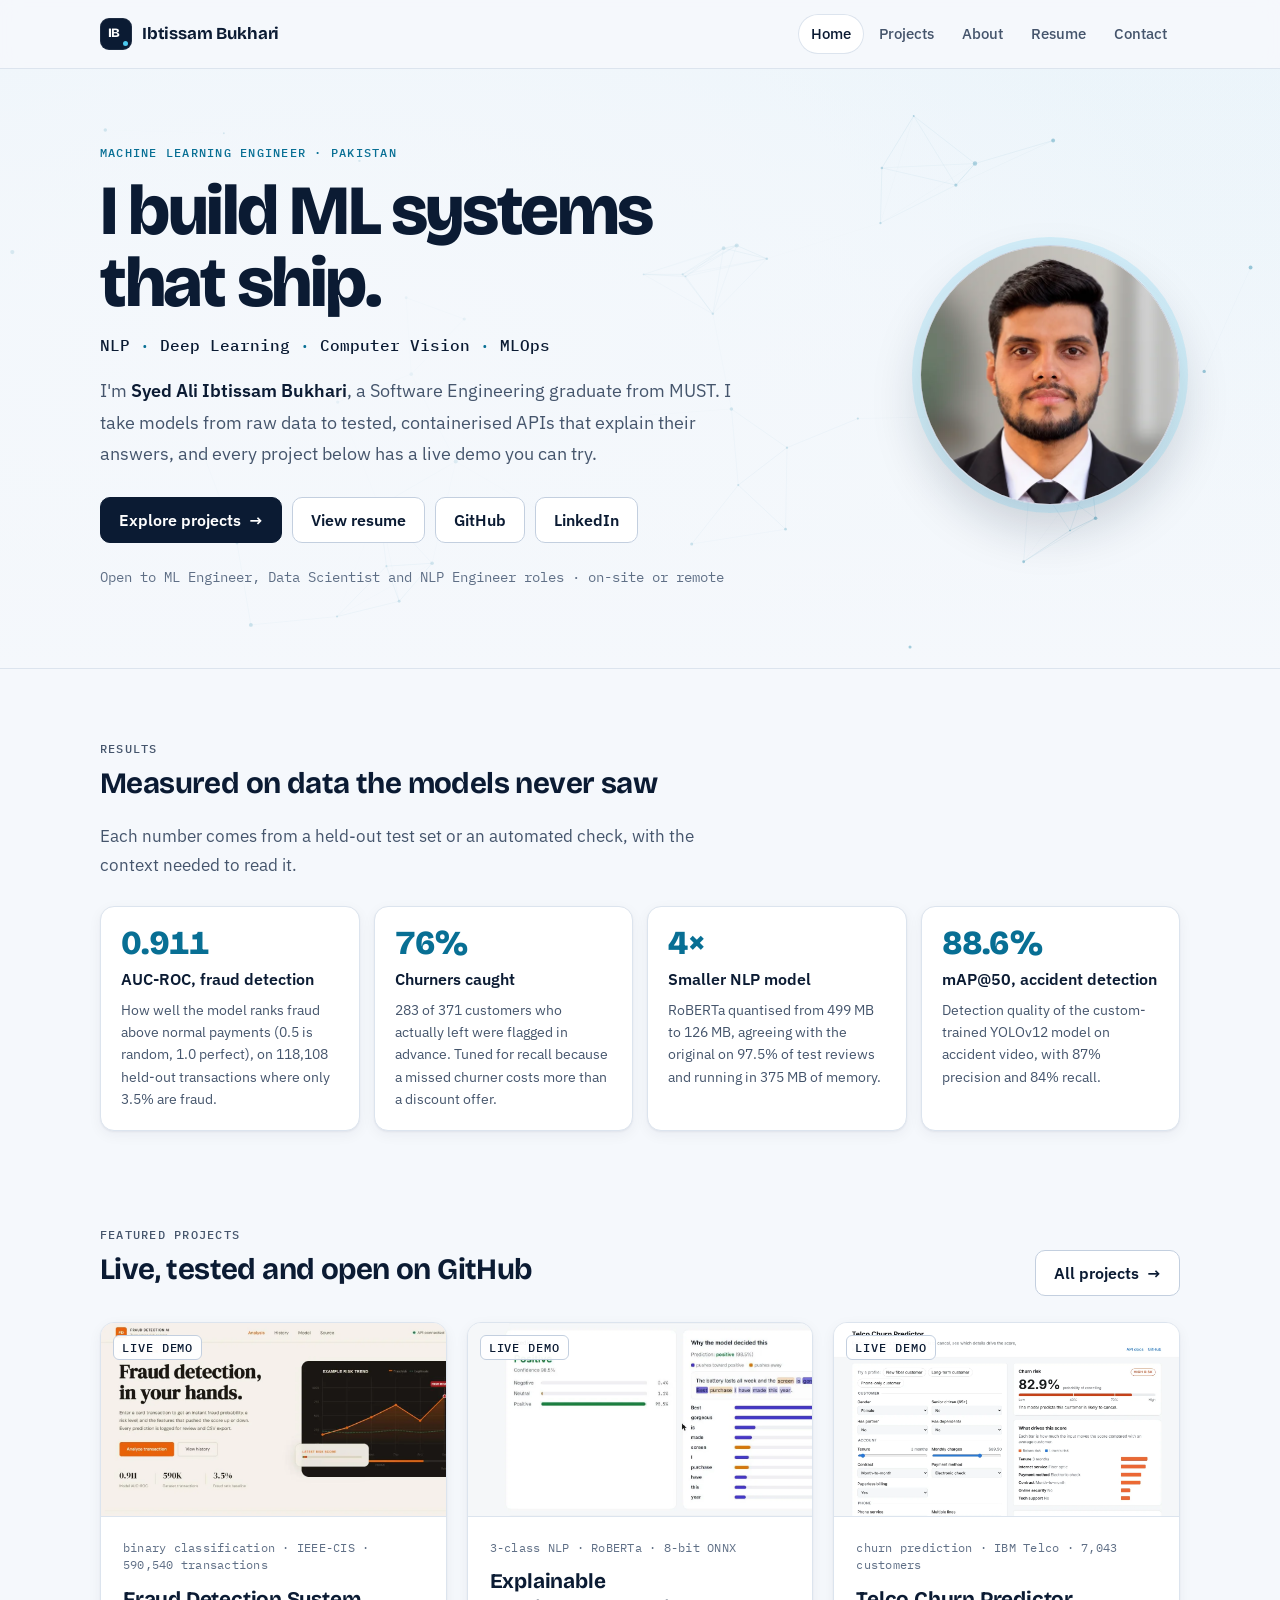
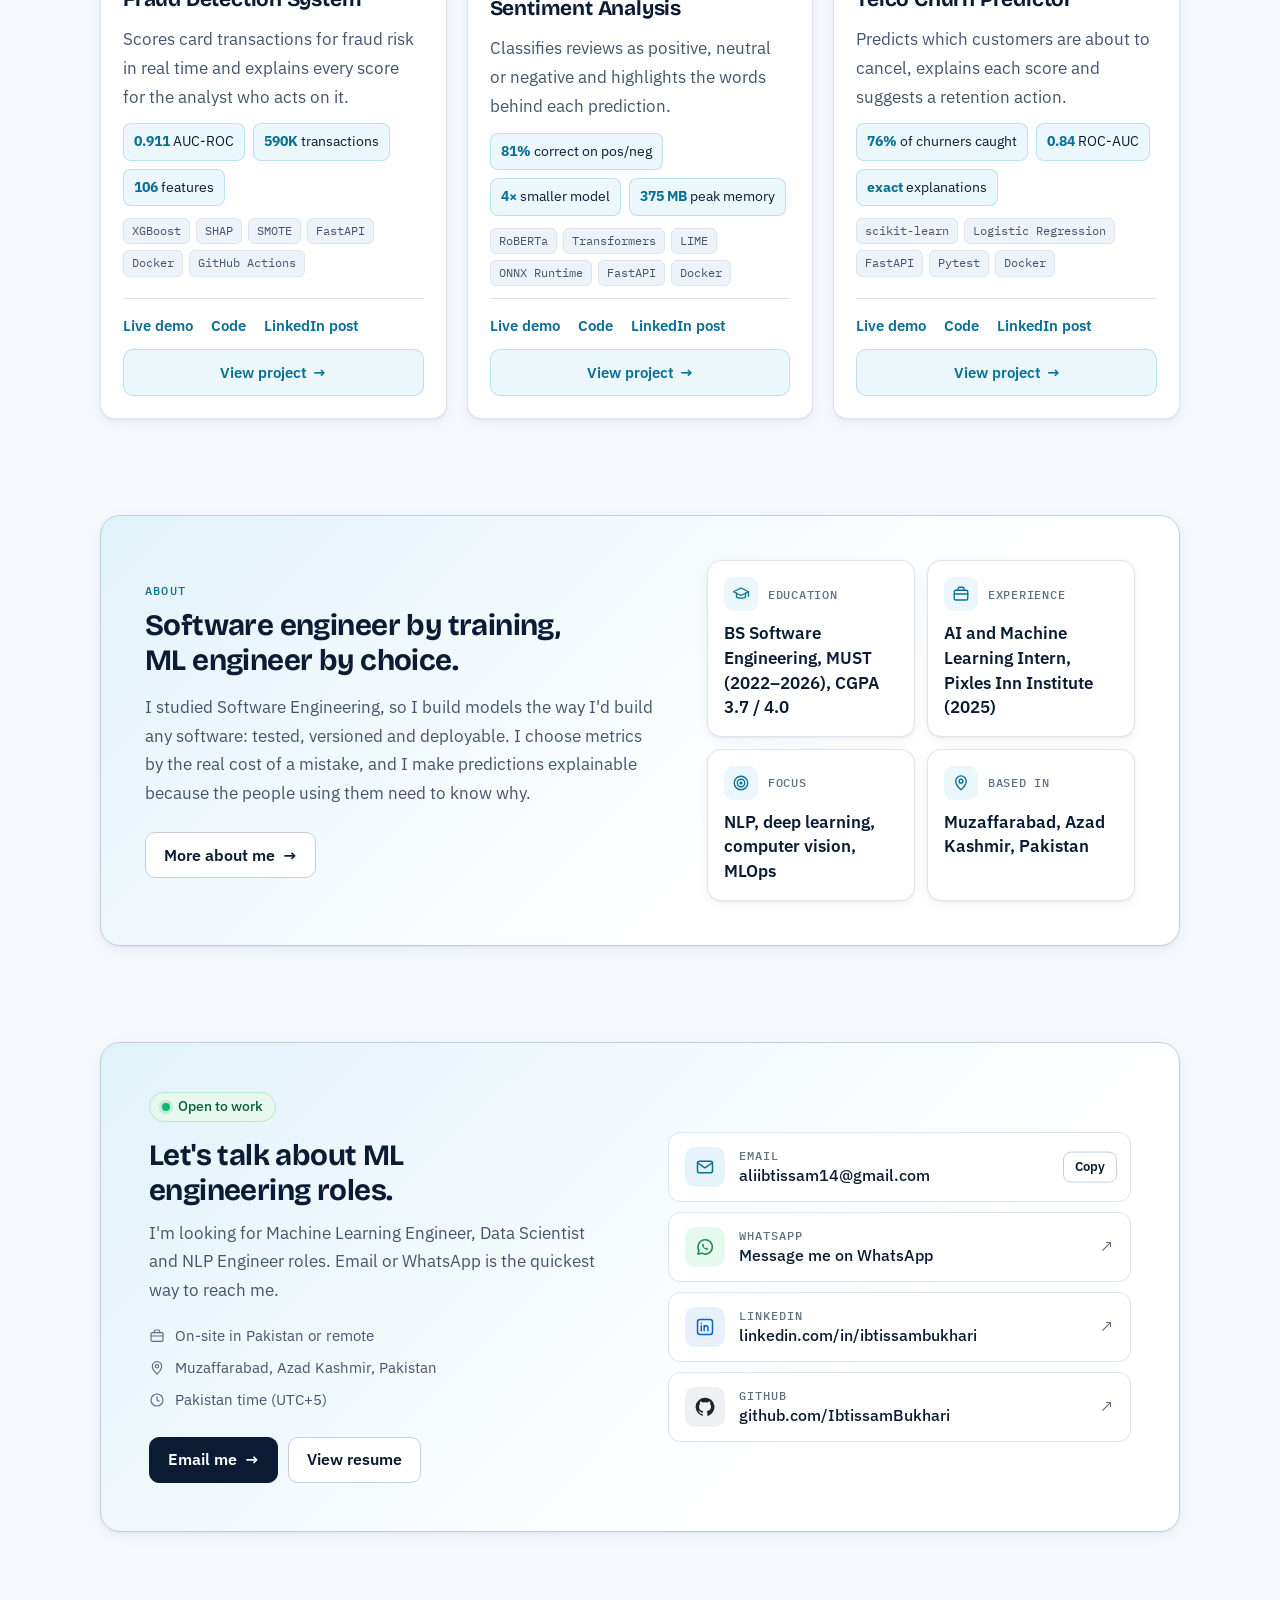
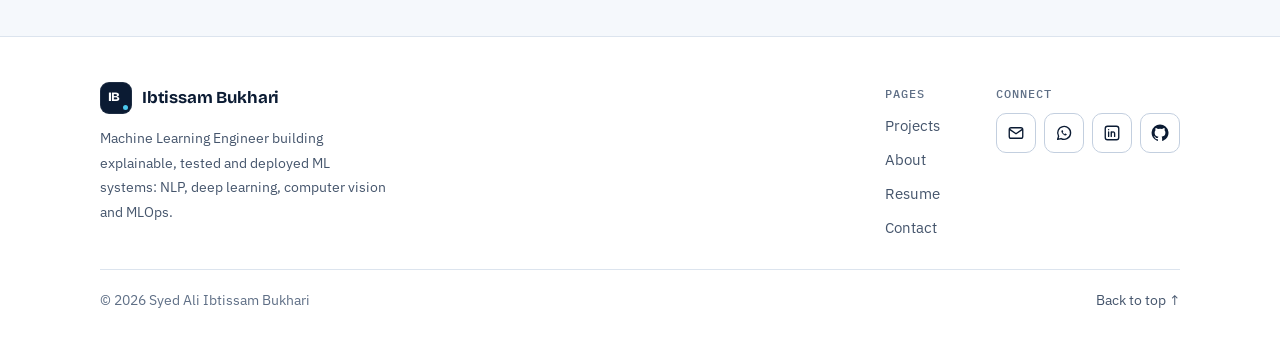
==== commit dbb4b7f6: "Turn About facts and timeline into cards" ====
--- a/index.html
+++ b/index.html
@@ -18,7 +18,7 @@
 <link rel="preconnect" href="https://fonts.googleapis.com">
 <link rel="preconnect" href="https://fonts.gstatic.com" crossorigin>
 <link rel="stylesheet" href="https://fonts.googleapis.com/css2?family=Bricolage+Grotesque:opsz,wght@12..96,600;12..96,700;12..96,800&family=IBM+Plex+Mono:wght@400;500&family=IBM+Plex+Sans:wght@400;500;600&display=swap">
-<link rel="stylesheet" href="assets/css/site.css?v=10">
+<link rel="stylesheet" href="assets/css/site.css?v=11">
 </head>
 <body data-base="">
 <a class="skip" href="#main">Skip to content</a>
@@ -79,7 +79,7 @@
 </section>
 
 <section class="section" aria-labelledby="about-title">
-  <div class="wrap split">
+  <div class="wrap split about-panel">
     <div class="reveal">
       <p class="eyebrow">About</p>
       <h2 id="about-title" style="margin-top:10px">Software engineer by training, ML engineer by choice.</h2>
@@ -87,10 +87,10 @@
       <a class="btn" href="about.html">More about me <span class="arrow" aria-hidden="true">→</span></a>
     </div>
     <dl class="facts reveal">
-      <div><dt>Education</dt><dd>BS Software Engineering, MUST (2022–2026), CGPA 3.7 / 4.0</dd></div>
-      <div><dt>Experience</dt><dd>AI and Machine Learning Intern, Pixles Inn Institute (2025)</dd></div>
-      <div><dt>Focus</dt><dd>NLP, deep learning, computer vision, MLOps</dd></div>
-      <div><dt>Based in</dt><dd>Muzaffarabad, Azad Kashmir, Pakistan</dd></div>
+      <div><dt><span class="f-ic"><svg viewBox="0 0 24 24" fill="none" stroke="currentColor" stroke-width="1.8" stroke-linecap="round" stroke-linejoin="round" aria-hidden="true"><path d="M2 9l10-5 10 5-10 5z"/><path d="M6 11v5c2 2 10 2 12 0v-5M22 9v6"/></svg></span>Education</dt><dd>BS Software Engineering, MUST (2022–2026), CGPA 3.7 / 4.0</dd></div>
+      <div><dt><span class="f-ic"><svg viewBox="0 0 24 24" fill="none" stroke="currentColor" stroke-width="1.8" stroke-linecap="round" stroke-linejoin="round" aria-hidden="true"><rect x="3" y="7" width="18" height="13" rx="2"/><path d="M8 7V5a2 2 0 0 1 2-2h4a2 2 0 0 1 2 2v2M3 12h18"/></svg></span>Experience</dt><dd>AI and Machine Learning Intern, Pixles Inn Institute (2025)</dd></div>
+      <div><dt><span class="f-ic"><svg viewBox="0 0 24 24" fill="none" stroke="currentColor" stroke-width="1.8" stroke-linecap="round" stroke-linejoin="round" aria-hidden="true"><circle cx="12" cy="12" r="9"/><circle cx="12" cy="12" r="5"/><circle cx="12" cy="12" r="1.2" fill="currentColor"/></svg></span>Focus</dt><dd>NLP, deep learning, computer vision, MLOps</dd></div>
+      <div><dt><span class="f-ic"><svg viewBox="0 0 24 24" fill="none" stroke="currentColor" stroke-width="1.8" stroke-linecap="round" stroke-linejoin="round" aria-hidden="true"><path d="M12 21s-7-6.2-7-11.5a7 7 0 0 1 14 0C19 14.8 12 21 12 21z"/><circle cx="12" cy="9.5" r="2.5"/></svg></span>Based in</dt><dd>Muzaffarabad, Azad Kashmir, Pakistan</dd></div>
     </dl>
   </div>
 </section>
--- a/assets/css/site.css
+++ b/assets/css/site.css
@@ -180,10 +180,16 @@
 
 /* ---------- About teaser / contact ---------- */
 .split { display: grid; grid-template-columns: minmax(0, 1.2fr) minmax(0, 1fr); gap: 48px; align-items: start; }
-.facts { display: grid; gap: 12px; margin: 0; }
-.facts div { display: grid; grid-template-columns: 130px minmax(0, 1fr); gap: 4px 16px; padding-bottom: 12px; border-bottom: 1px solid var(--line); }
-.facts dt { font: 500 var(--t-label)/1.9 var(--mono); text-transform: uppercase; letter-spacing: 0.06em; color: var(--faint); }
-.facts dd { margin: 0; }
+.about-panel { background: linear-gradient(135deg, #e3f2fa 0%, var(--surface) 65%); border: 1px solid var(--line-strong); border-radius: 20px; box-shadow: var(--shadow); padding: clamp(22px, 4.5vw, 44px); align-items: center; }
+.about-panel h2 { margin-bottom: 14px; }
+.about-panel .muted { margin-bottom: 24px; }
+.facts { display: grid; grid-template-columns: repeat(2, minmax(0, 1fr)); gap: 12px; margin: 0; }
+.facts div { display: flex; flex-direction: column; gap: 10px; padding: 16px; background: var(--surface); border: 1px solid var(--line); border-radius: 14px; box-shadow: var(--shadow); transition: border-color .2s ease, transform .2s ease; }
+.facts div:hover { border-color: var(--accent); transform: translateY(-2px); }
+.facts dt { display: flex; align-items: center; gap: 10px; font: 500 var(--t-label)/1.2 var(--mono); text-transform: uppercase; letter-spacing: 0.06em; color: var(--faint); }
+.f-ic { flex: none; width: 34px; height: 34px; border-radius: 9px; display: grid; place-items: center; background: var(--accent-soft); color: var(--accent); }
+.f-ic svg { width: 18px; height: 18px; }
+.facts dd { margin: 0; font-weight: 600; line-height: 1.45; color: var(--ink); }
 
 .contact { background: linear-gradient(135deg, #e3f2fa 0%, var(--surface) 70%); box-shadow: var(--shadow); border: 1px solid var(--line-strong); border-radius: 20px; padding: clamp(24px, 5vw, 48px); display: grid; grid-template-columns: minmax(0, 1fr) minmax(0, 1fr); gap: 32px 56px; align-items: center; }
 .contact p { margin: 0; color: var(--muted); }
@@ -261,8 +267,8 @@
 .pager .next { text-align: right; }
 
 /* ---------- About / resume ---------- */
-.timeline { display: grid; gap: 0; }
-.tl { display: grid; grid-template-columns: 160px minmax(0, 1fr); gap: 4px 28px; padding-block: 18px; border-top: 1px solid var(--line); }
+.timeline { display: grid; gap: 12px; }
+.tl { display: grid; grid-template-columns: 160px minmax(0, 1fr); gap: 4px 28px; padding: 20px 22px; background: var(--surface); border: 1px solid var(--line); border-left: 3px solid var(--accent); border-radius: 12px; box-shadow: var(--shadow); }
 .tl .when { font: 400 var(--t-small)/1.7 var(--mono); color: var(--faint); }
 .tl h3 { font: 600 1.06rem/1.45 var(--body); }
 .tl .where { color: var(--muted); }
@@ -323,7 +329,8 @@
   .portrait { width: 120px; }
   .grid-2, .grid-3, .split, .contact { grid-template-columns: minmax(0, 1fr); }
   .section { padding-block: 52px; }
-  .tl, .facts div, .r-skills, .skill { grid-template-columns: 1fr; }
+  .tl, .r-skills, .skill { grid-template-columns: 1fr; }
+  .tl { padding: 16px 18px; }
   .footer-in { grid-template-columns: 1fr 1fr; }
   .footer-brand { grid-column: 1 / -1; }
   .pager { grid-template-columns: 1fr; }
@@ -332,6 +339,8 @@
 }
 @media (max-width: 420px) {
   .metrics { grid-template-columns: 1fr; }
+  .facts { grid-template-columns: minmax(0, 1fr); }
+  .about-panel { padding: 20px 16px; }
   .resume { padding: 22px 16px; border-radius: 12px; }
   .contact { padding: 22px 16px; }
   .c-item { gap: 12px; padding: 12px; }
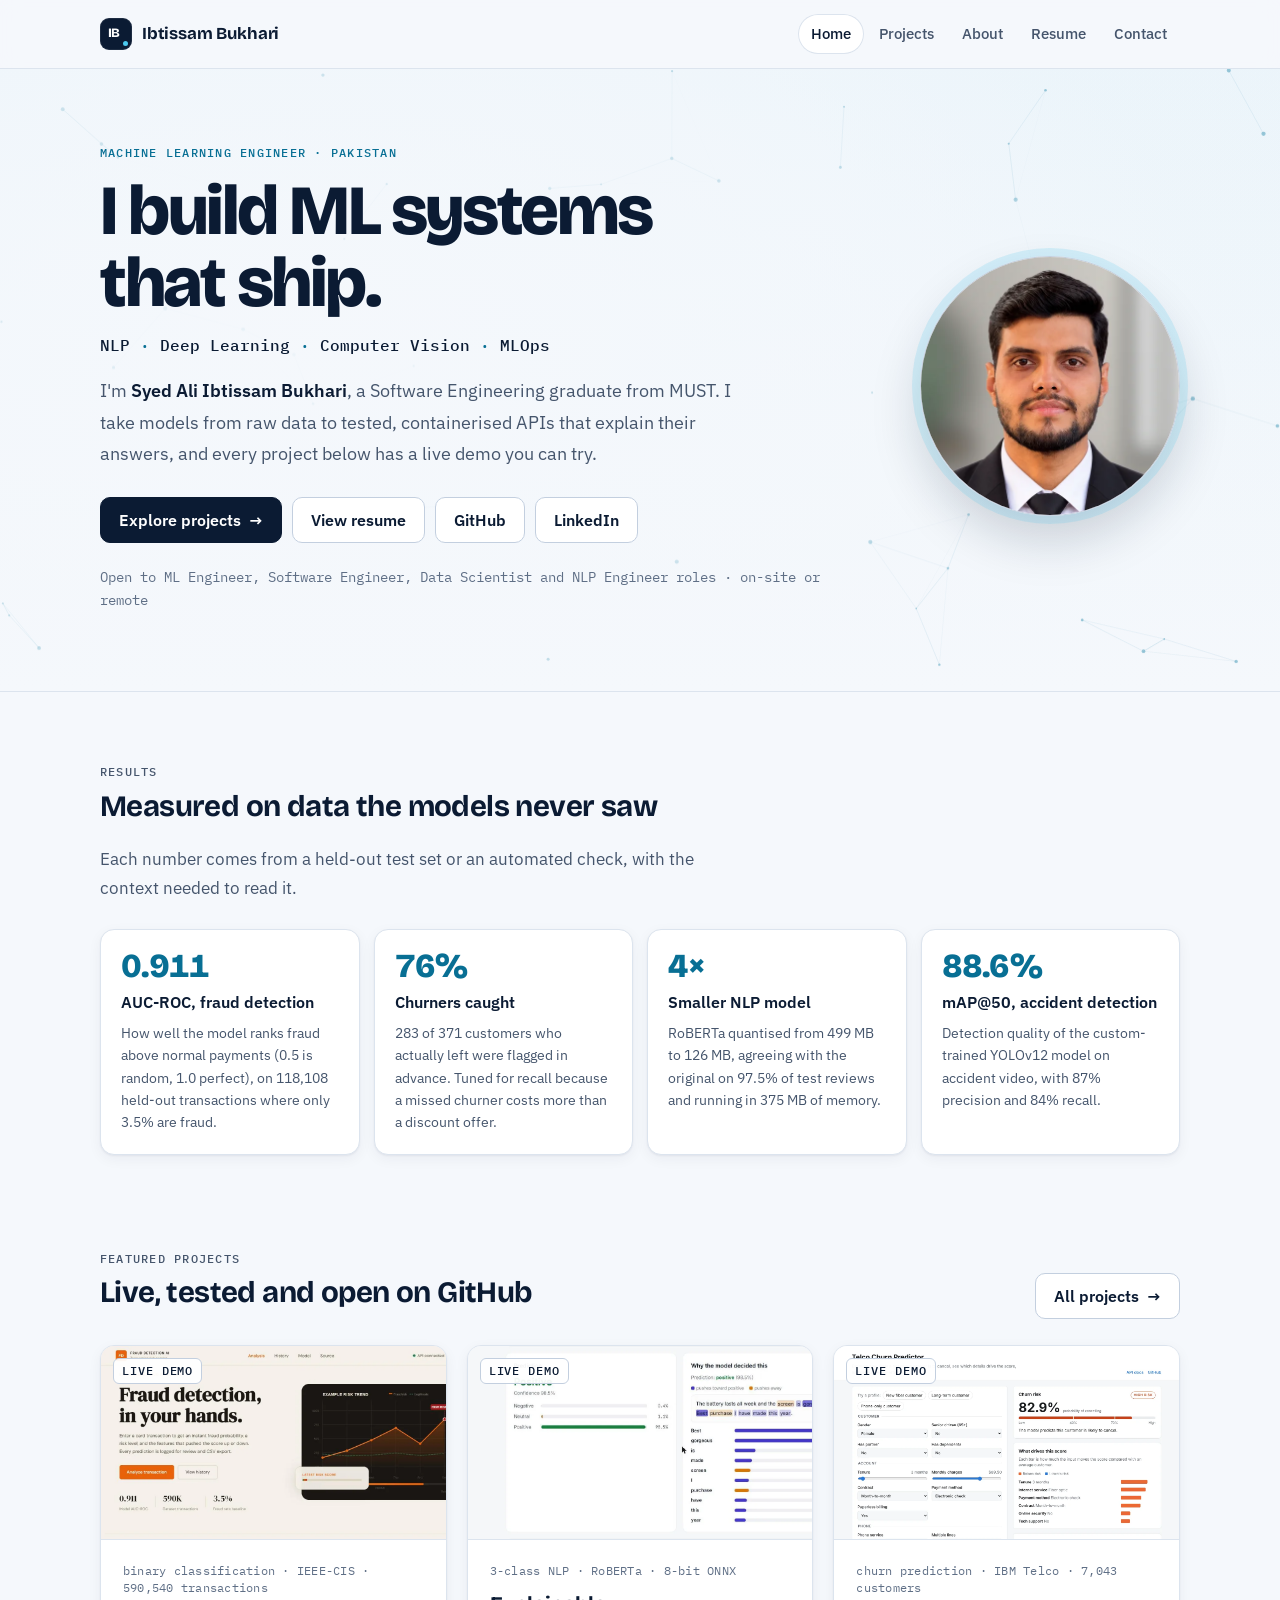
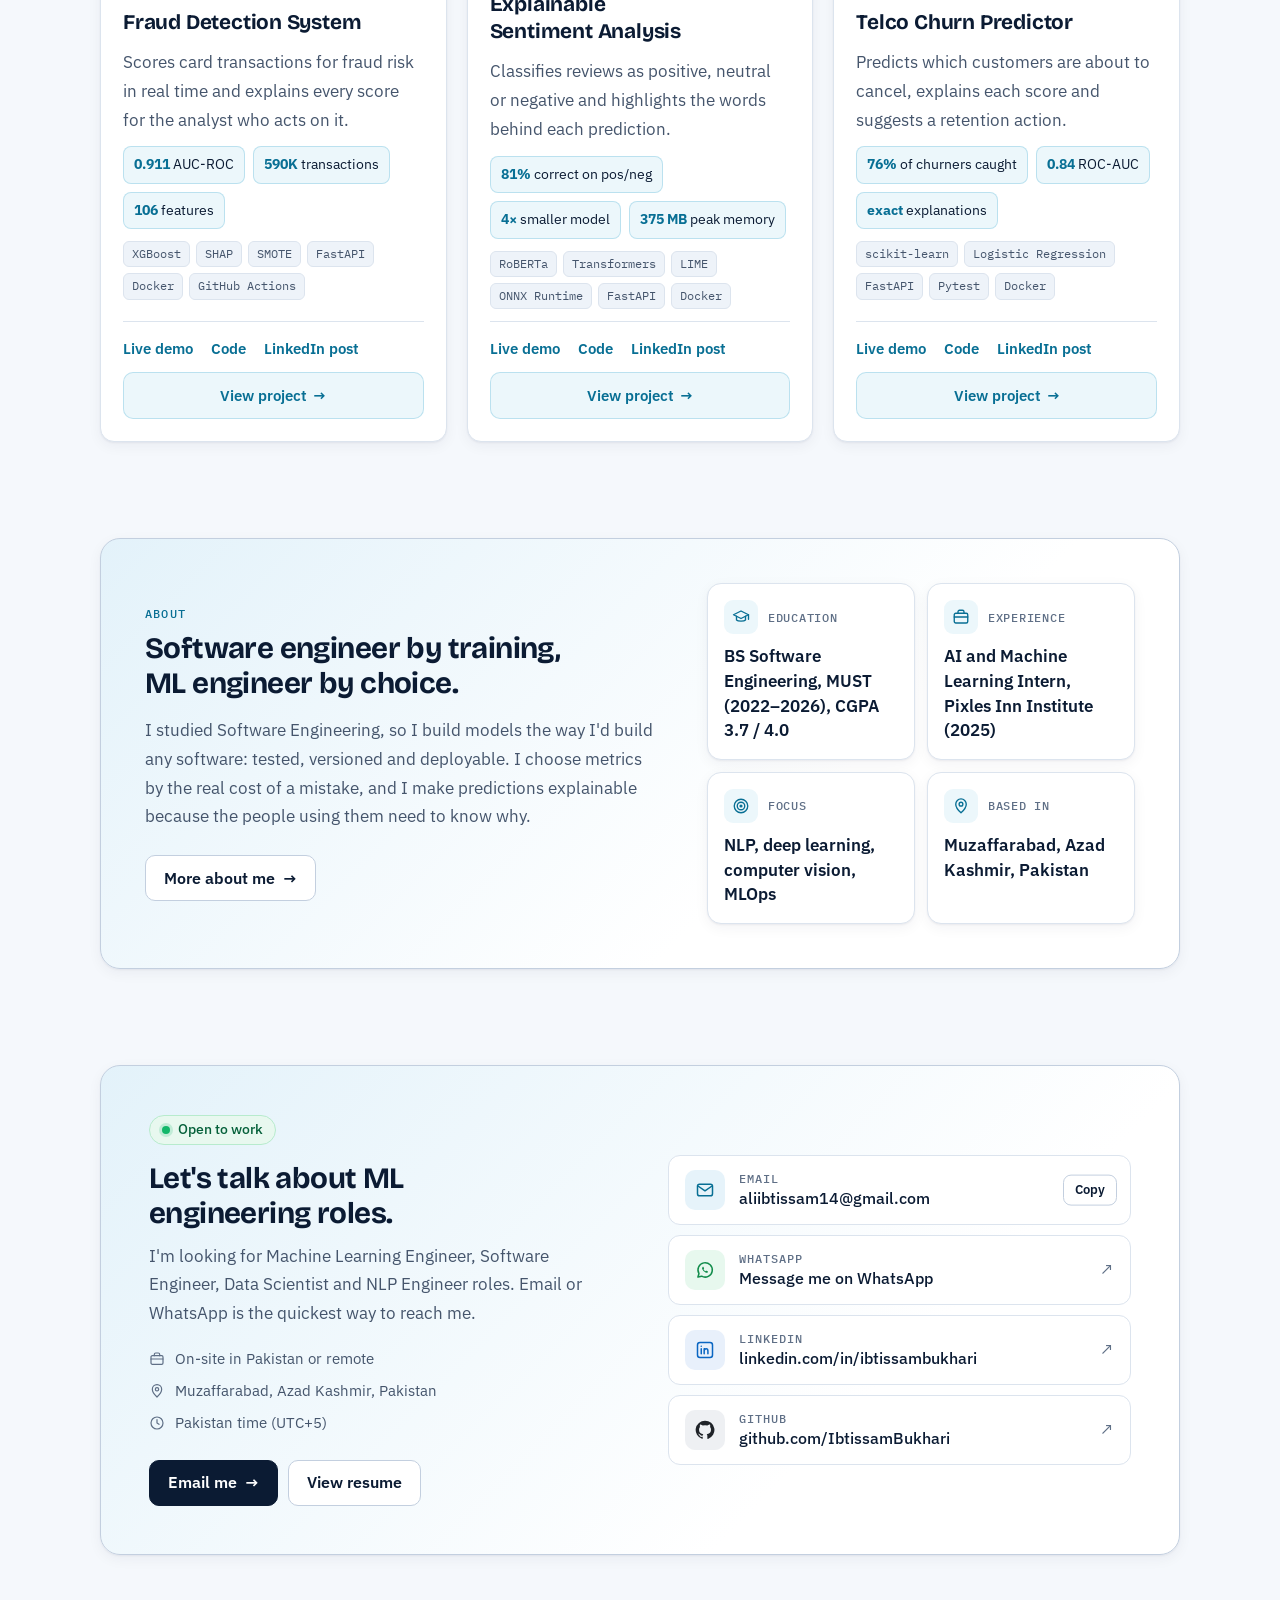
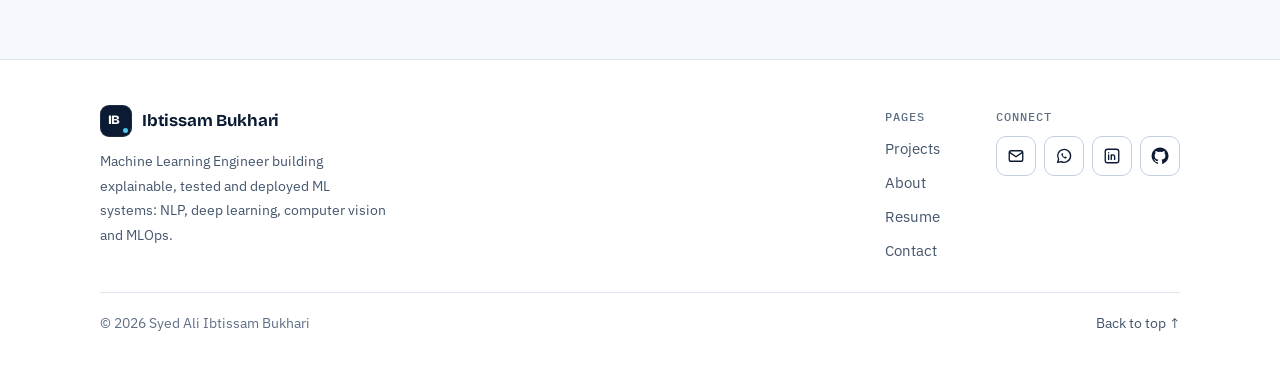
==== commit 8a3fff66: "About: own location, Software Engineer role, separate Experience and Education, certificate links" ====
--- a/index.html
+++ b/index.html
@@ -18,7 +18,7 @@
 <link rel="preconnect" href="https://fonts.googleapis.com">
 <link rel="preconnect" href="https://fonts.gstatic.com" crossorigin>
 <link rel="stylesheet" href="https://fonts.googleapis.com/css2?family=Bricolage+Grotesque:opsz,wght@12..96,600;12..96,700;12..96,800&family=IBM+Plex+Mono:wght@400;500&family=IBM+Plex+Sans:wght@400;500;600&display=swap">
-<link rel="stylesheet" href="assets/css/site.css?v=11">
+<link rel="stylesheet" href="assets/css/site.css?v=12">
 </head>
 <body data-base="">
 <a class="skip" href="#main">Skip to content</a>
@@ -43,7 +43,7 @@
         <a class="btn" href="https://github.com/IbtissamBukhari">GitHub</a>
         <a class="btn" href="https://www.linkedin.com/in/ibtissambukhari">LinkedIn</a>
       </div>
-      <p class="hero-meta enter d5">Open to ML Engineer, Data Scientist and NLP Engineer roles · on-site or remote</p>
+      <p class="hero-meta enter d5">Open to ML Engineer, Software Engineer, Data Scientist and NLP Engineer roles · on-site or remote</p>
     </div>
     <picture class="enter d2"><source srcset="assets/img/photo.webp" type="image/webp"><img class="portrait" src="assets/img/photo.jpg" alt="Portrait of Syed Ali Ibtissam Bukhari" width="520" height="520"></picture>
   </div>
@@ -101,7 +101,7 @@
       <div>
         <span class="status">Open to work</span>
         <h2 id="contact-title">Let's talk about ML engineering roles.</h2>
-        <p>I'm looking for Machine Learning Engineer, Data Scientist and NLP Engineer roles. Email or WhatsApp is the quickest way to reach me.</p>
+        <p>I'm looking for Machine Learning Engineer, Software Engineer, Data Scientist and NLP Engineer roles. Email or WhatsApp is the quickest way to reach me.</p>
         <ul class="contact-meta">
           <li><svg viewBox="0 0 24 24" fill="none" stroke="currentColor" stroke-width="1.8" stroke-linecap="round" stroke-linejoin="round" aria-hidden="true"><rect x="3" y="7" width="18" height="13" rx="2"/><path d="M8 7V5a2 2 0 0 1 2-2h4a2 2 0 0 1 2 2v2M3 12h18"/></svg>On-site in Pakistan or remote</li>
           <li><svg viewBox="0 0 24 24" fill="none" stroke="currentColor" stroke-width="1.8" stroke-linecap="round" stroke-linejoin="round" aria-hidden="true"><path d="M12 21s-7-6.2-7-11.5a7 7 0 0 1 14 0C19 14.8 12 21 12 21z"/><circle cx="12" cy="9.5" r="2.5"/></svg>Muzaffarabad, Azad Kashmir, Pakistan</li>
--- a/assets/css/site.css
+++ b/assets/css/site.css
@@ -365,3 +365,10 @@
   .copy { display: none; }
   .contact-list li.has-copy .c-item { padding-right: 12px; }
 }
+
+/* About page: links as a list, certificate links */
+.link-list { list-style: none; margin: 0; padding: 0; display: grid; gap: 8px; }
+.link-list a { display: inline-flex; align-items: center; gap: 6px; font-weight: 600; color: var(--accent); text-decoration: none; }
+.link-list a:hover { text-decoration: underline; }
+.cert-link { display: inline-flex; align-items: center; gap: 6px; margin-top: 10px; font-weight: 600; font-size: 0.95rem; color: var(--accent); text-decoration: none; border-bottom: 1px solid rgba(8, 111, 148, 0.3); }
+.cert-link:hover { border-bottom-color: currentColor; }
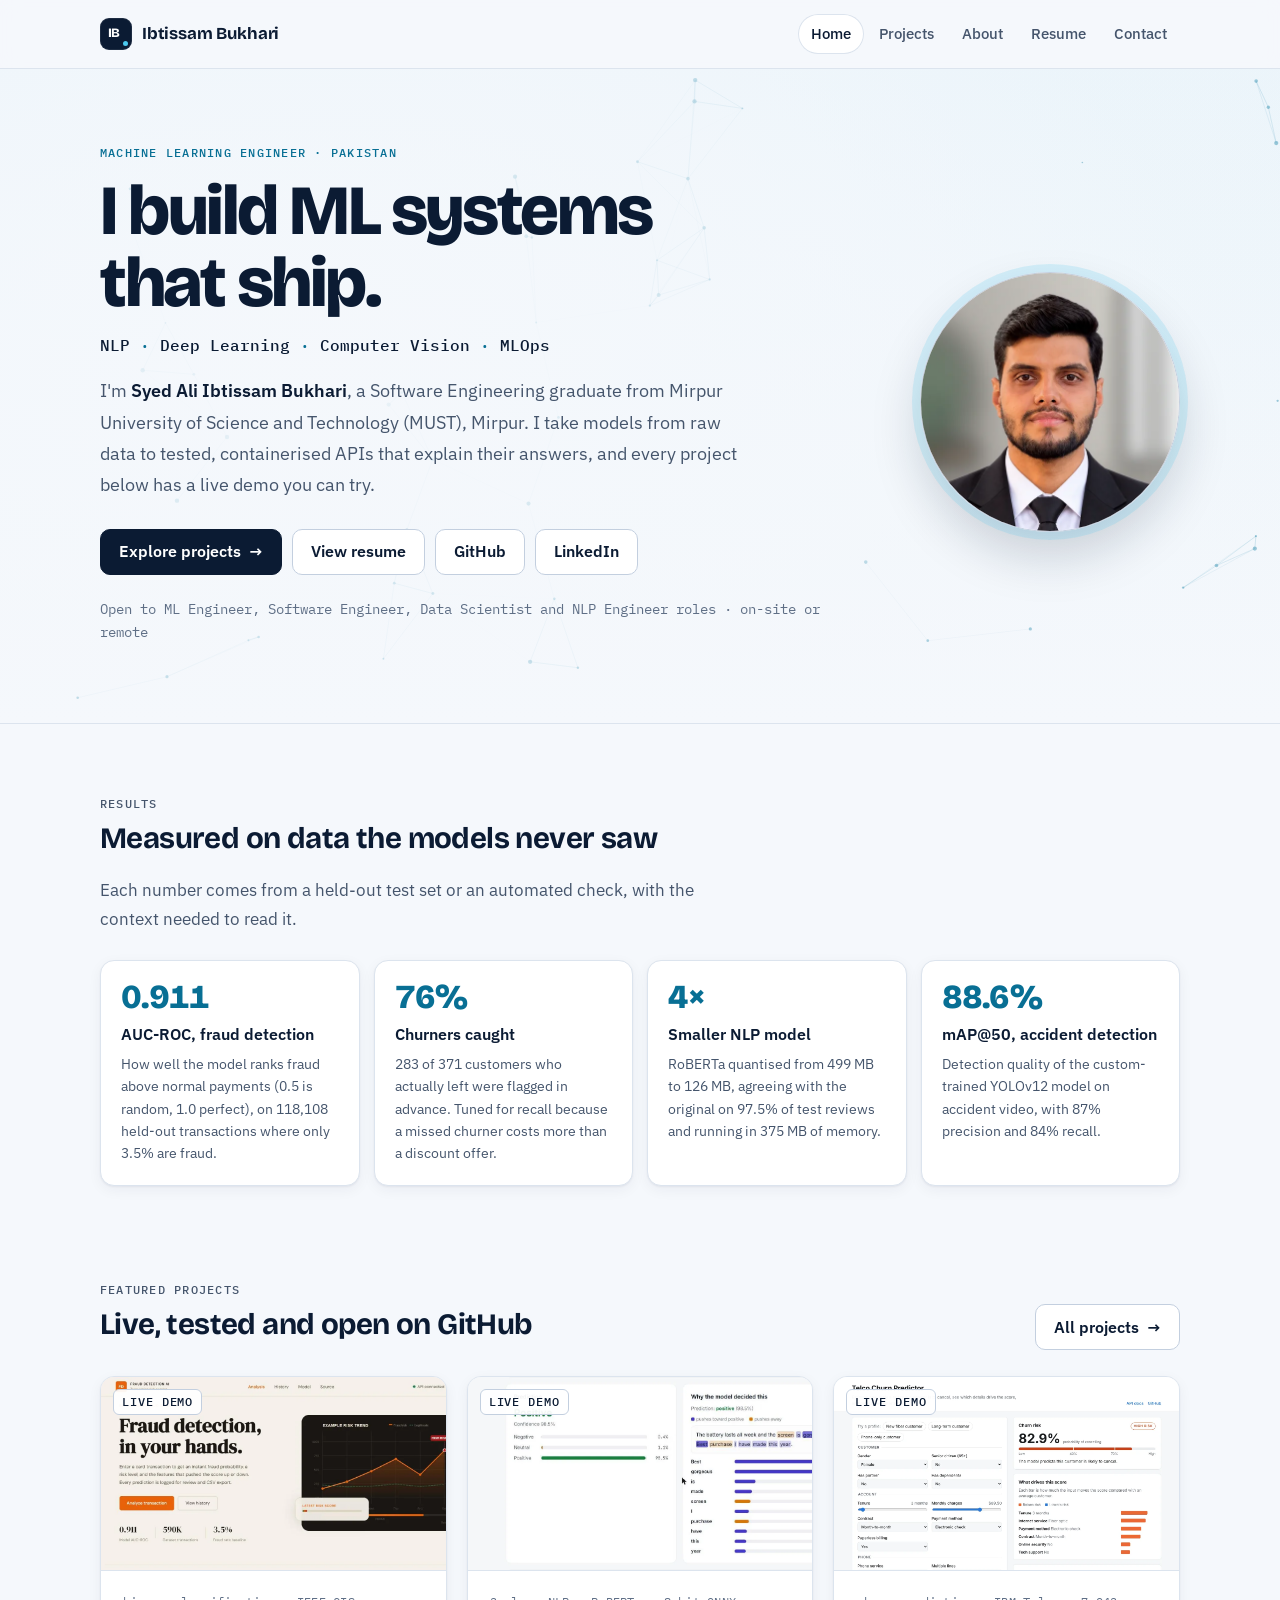
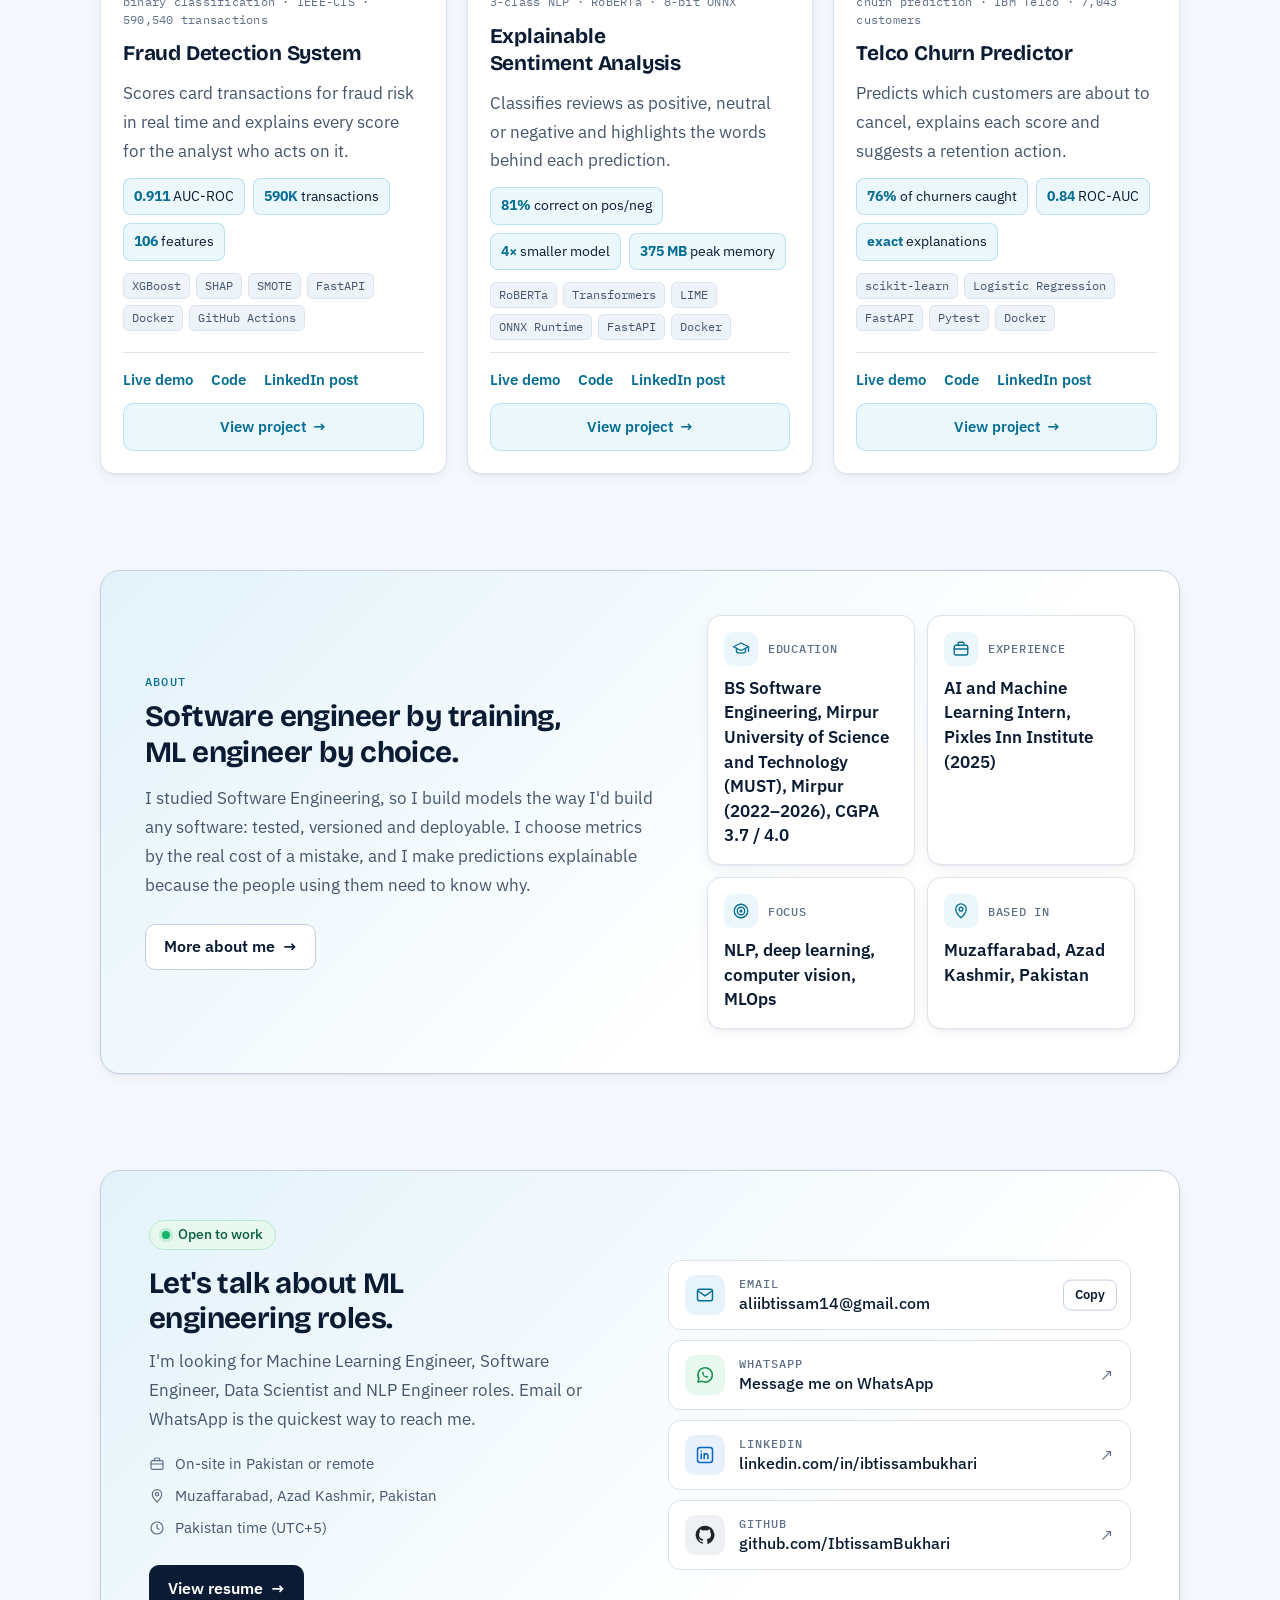
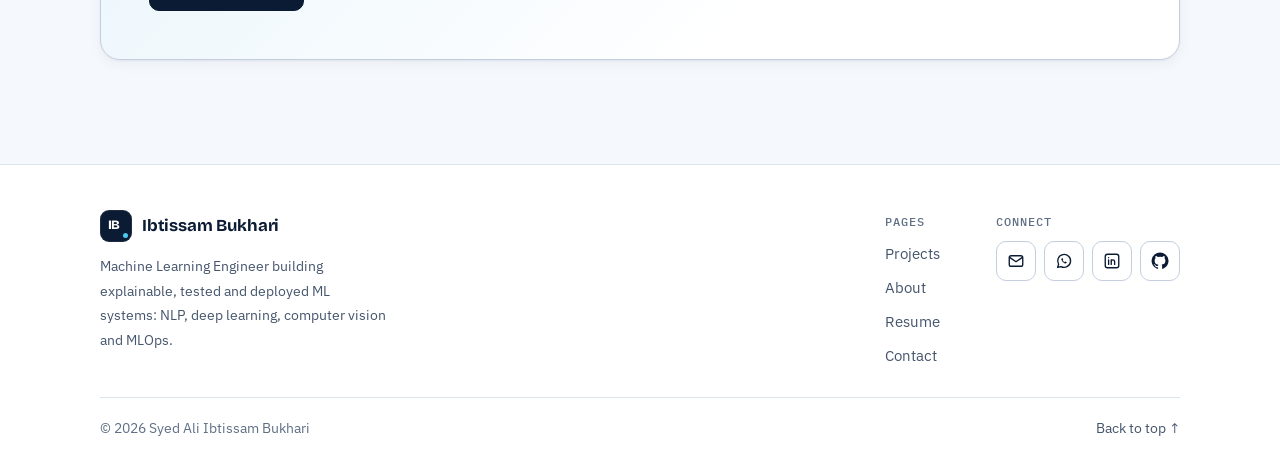
==== commit eb931931: "Wider portrait, single email in contact, full university name, friendlier WhatsApp message" ====
--- a/index.html
+++ b/index.html
@@ -12,13 +12,13 @@
 <meta property="og:title" content="Ibtissam Bukhari · Machine Learning Engineer">
 <meta property="og:description" content="Syed Ali Ibtissam Bukhari, Machine Learning Engineer: fraud detection, explainable NLP, churn prediction and computer vision projects with live demos.">
 <meta property="og:url" content="https://ibtissambukhari.github.io/">
-<meta property="og:image" content="https://ibtissambukhari.github.io/assets/img/og.jpg?v=3">
+<meta property="og:image" content="https://ibtissambukhari.github.io/assets/img/og.jpg?v=4">
 <meta name="twitter:card" content="summary_large_image">
 <link rel="icon" href="data:image/svg+xml,%3Csvg xmlns='http://www.w3.org/2000/svg' viewBox='0 0 32 32'%3E%3Crect width='32' height='32' rx='8' fill='%230b1b33'/%3E%3Ctext x='15' y='21' font-family='Arial' font-weight='800' font-size='13' fill='%23ffffff' text-anchor='middle'%3EIB%3C/text%3E%3Ccircle cx='26' cy='26' r='2.6' fill='%234cc9ee'/%3E%3C/svg%3E">
 <link rel="preconnect" href="https://fonts.googleapis.com">
 <link rel="preconnect" href="https://fonts.gstatic.com" crossorigin>
 <link rel="stylesheet" href="https://fonts.googleapis.com/css2?family=Bricolage+Grotesque:opsz,wght@12..96,600;12..96,700;12..96,800&family=IBM+Plex+Mono:wght@400;500&family=IBM+Plex+Sans:wght@400;500;600&display=swap">
-<link rel="stylesheet" href="assets/css/site.css?v=12">
+<link rel="stylesheet" href="assets/css/site.css?v=13">
 </head>
 <body data-base="">
 <a class="skip" href="#main">Skip to content</a>
@@ -36,7 +36,7 @@
       <p class="eyebrow enter d1">Machine Learning Engineer · Pakistan</p>
       <h1 id="hero-title" class="enter d2">I build ML systems that ship.</h1>
       <p class="focus enter d3">NLP <span>·</span> Deep Learning <span>·</span> Computer Vision <span>·</span> MLOps</p>
-      <p class="lede enter d3">I'm <strong>Syed Ali Ibtissam Bukhari</strong>, a Software Engineering graduate from MUST. I take models from raw data to tested, containerised APIs that explain their answers, and every project below has a live demo you can try.</p>
+      <p class="lede enter d3">I'm <strong>Syed Ali Ibtissam Bukhari</strong>, a Software Engineering graduate from Mirpur University of Science and Technology (MUST), Mirpur. I take models from raw data to tested, containerised APIs that explain their answers, and every project below has a live demo you can try.</p>
       <div class="actions enter d4">
         <a class="btn primary" href="projects.html">Explore projects <span class="arrow" aria-hidden="true">→</span></a>
         <a class="btn" href="resume.html">View resume</a>
@@ -45,7 +45,7 @@
       </div>
       <p class="hero-meta enter d5">Open to ML Engineer, Software Engineer, Data Scientist and NLP Engineer roles · on-site or remote</p>
     </div>
-    <picture class="enter d2"><source srcset="assets/img/photo.webp" type="image/webp"><img class="portrait" src="assets/img/photo.jpg" alt="Portrait of Syed Ali Ibtissam Bukhari" width="520" height="520"></picture>
+    <picture class="enter d2"><source srcset="assets/img/photo.webp?v=2" type="image/webp"><img class="portrait" src="assets/img/photo.jpg?v=2" alt="Portrait of Syed Ali Ibtissam Bukhari" width="520" height="520"></picture>
   </div>
 </section>
 
@@ -87,7 +87,7 @@
       <a class="btn" href="about.html">More about me <span class="arrow" aria-hidden="true">→</span></a>
     </div>
     <dl class="facts reveal">
-      <div><dt><span class="f-ic"><svg viewBox="0 0 24 24" fill="none" stroke="currentColor" stroke-width="1.8" stroke-linecap="round" stroke-linejoin="round" aria-hidden="true"><path d="M2 9l10-5 10 5-10 5z"/><path d="M6 11v5c2 2 10 2 12 0v-5M22 9v6"/></svg></span>Education</dt><dd>BS Software Engineering, MUST (2022–2026), CGPA 3.7 / 4.0</dd></div>
+      <div><dt><span class="f-ic"><svg viewBox="0 0 24 24" fill="none" stroke="currentColor" stroke-width="1.8" stroke-linecap="round" stroke-linejoin="round" aria-hidden="true"><path d="M2 9l10-5 10 5-10 5z"/><path d="M6 11v5c2 2 10 2 12 0v-5M22 9v6"/></svg></span>Education</dt><dd>BS Software Engineering, Mirpur University of Science and Technology (MUST), Mirpur (2022–2026), CGPA 3.7 / 4.0</dd></div>
       <div><dt><span class="f-ic"><svg viewBox="0 0 24 24" fill="none" stroke="currentColor" stroke-width="1.8" stroke-linecap="round" stroke-linejoin="round" aria-hidden="true"><rect x="3" y="7" width="18" height="13" rx="2"/><path d="M8 7V5a2 2 0 0 1 2-2h4a2 2 0 0 1 2 2v2M3 12h18"/></svg></span>Experience</dt><dd>AI and Machine Learning Intern, Pixles Inn Institute (2025)</dd></div>
       <div><dt><span class="f-ic"><svg viewBox="0 0 24 24" fill="none" stroke="currentColor" stroke-width="1.8" stroke-linecap="round" stroke-linejoin="round" aria-hidden="true"><circle cx="12" cy="12" r="9"/><circle cx="12" cy="12" r="5"/><circle cx="12" cy="12" r="1.2" fill="currentColor"/></svg></span>Focus</dt><dd>NLP, deep learning, computer vision, MLOps</dd></div>
       <div><dt><span class="f-ic"><svg viewBox="0 0 24 24" fill="none" stroke="currentColor" stroke-width="1.8" stroke-linecap="round" stroke-linejoin="round" aria-hidden="true"><path d="M12 21s-7-6.2-7-11.5a7 7 0 0 1 14 0C19 14.8 12 21 12 21z"/><circle cx="12" cy="9.5" r="2.5"/></svg></span>Based in</dt><dd>Muzaffarabad, Azad Kashmir, Pakistan</dd></div>
@@ -108,13 +108,12 @@
           <li><svg viewBox="0 0 24 24" fill="none" stroke="currentColor" stroke-width="1.8" stroke-linecap="round" stroke-linejoin="round" aria-hidden="true"><circle cx="12" cy="12" r="9"/><path d="M12 7v5l3 2"/></svg>Pakistan time (UTC+5)</li>
         </ul>
         <div class="actions">
-          <a class="btn primary" href="mailto:aliibtissam14@gmail.com">Email me <span class="arrow" aria-hidden="true">→</span></a>
-          <a class="btn" href="resume.html">View resume</a>
+          <a class="btn primary" href="resume.html">View resume <span class="arrow" aria-hidden="true">→</span></a>
         </div>
       </div>
       <ul class="contact-list">
         <li class="has-copy"><a class="c-item" href="mailto:aliibtissam14@gmail.com"><span class="c-ic mail"><svg viewBox="0 0 24 24" fill="none" stroke="currentColor" stroke-width="1.8" stroke-linecap="round" stroke-linejoin="round" aria-hidden="true"><rect x="3" y="5" width="18" height="14" rx="2.5"/><path d="m4 7.5 8 5.5 8-5.5"/></svg></span><span class="c-txt"><span class="k">Email</span><span class="v">aliibtissam14<wbr>@gmail.com</span></span></a><button class="copy" type="button" data-copy="aliibtissam14@gmail.com" aria-label="Copy email address">Copy</button></li>
-        <li><a class="c-item" href="https://wa.me/923485190450?text=Hi%20Ali%2C%20I%20saw%20your%20portfolio%20and%20would%20like%20to%20talk." target="_blank" rel="noopener"><span class="c-ic wa"><svg viewBox="0 0 24 24" fill="none" stroke="currentColor" stroke-width="1.8" stroke-linecap="round" stroke-linejoin="round" aria-hidden="true"><path d="M3.5 20.5l1.3-4.2A8.6 8.6 0 1 1 8 19.4z"/><path d="M9 8.6c.2-.5.7-.6 1-.4l.9 1.6c.1.3 0 .6-.2.8l-.5.5c.5 1 1.3 1.9 2.4 2.4l.5-.5c.2-.2.5-.3.8-.2l1.6.9c.3.2.3.7-.1 1-.6.6-1.5.8-2.3.5a8 8 0 0 1-4.5-4.4c-.3-.8-.1-1.6.4-2.2z" fill="currentColor" stroke="none"/></svg></span><span class="c-txt"><span class="k">WhatsApp</span><span class="v">Message me on WhatsApp</span></span><span class="c-go" aria-hidden="true">↗</span></a></li>
+        <li><a class="c-item" href="https://wa.me/923485190450?text=Hi%20Ali%2C%20I%20saw%20your%20portfolio.%20Would%20you%20be%20available%20for%20a%20quick%20chat%3F" target="_blank" rel="noopener"><span class="c-ic wa"><svg viewBox="0 0 24 24" fill="none" stroke="currentColor" stroke-width="1.8" stroke-linecap="round" stroke-linejoin="round" aria-hidden="true"><path d="M3.5 20.5l1.3-4.2A8.6 8.6 0 1 1 8 19.4z"/><path d="M9 8.6c.2-.5.7-.6 1-.4l.9 1.6c.1.3 0 .6-.2.8l-.5.5c.5 1 1.3 1.9 2.4 2.4l.5-.5c.2-.2.5-.3.8-.2l1.6.9c.3.2.3.7-.1 1-.6.6-1.5.8-2.3.5a8 8 0 0 1-4.5-4.4c-.3-.8-.1-1.6.4-2.2z" fill="currentColor" stroke="none"/></svg></span><span class="c-txt"><span class="k">WhatsApp</span><span class="v">Message me on WhatsApp</span></span><span class="c-go" aria-hidden="true">↗</span></a></li>
         <li><a class="c-item" href="https://www.linkedin.com/in/ibtissambukhari" target="_blank" rel="noopener"><span class="c-ic li"><svg viewBox="0 0 24 24" fill="none" stroke="currentColor" stroke-width="1.8" stroke-linecap="round" stroke-linejoin="round" aria-hidden="true"><rect x="3" y="3" width="18" height="18" rx="3"/><path d="M7.5 10.5V16.5M7.5 7.5v.01M11 16.5v-6M11 13.2c0-1.6 1-2.7 2.4-2.7s2.1 1 2.1 2.6v3.4"/></svg></span><span class="c-txt"><span class="k">LinkedIn</span><span class="v">linkedin.com/in/<wbr>ibtissambukhari</span></span><span class="c-go" aria-hidden="true">↗</span></a></li>
         <li><a class="c-item" href="https://github.com/IbtissamBukhari" target="_blank" rel="noopener"><span class="c-ic gh"><svg viewBox="0 0 24 24" fill="currentColor" aria-hidden="true"><path d="M12 .8a11.2 11.2 0 0 0-3.54 21.83c.56.1.77-.24.77-.54v-1.9c-3.12.68-3.78-1.5-3.78-1.5-.51-1.3-1.25-1.64-1.25-1.64-1.02-.7.08-.68.08-.68 1.13.08 1.72 1.16 1.72 1.16 1 1.72 2.63 1.22 3.27.93.1-.73.39-1.22.71-1.5-2.49-.28-5.11-1.25-5.11-5.55 0-1.22.44-2.22 1.16-3.01-.12-.29-.5-1.43.11-2.98 0 0 .94-.3 3.09 1.15a10.7 10.7 0 0 1 5.62 0c2.14-1.45 3.08-1.15 3.08-1.15.62 1.55.23 2.69.11 2.98.72.79 1.16 1.79 1.16 3.01 0 4.31-2.63 5.26-5.13 5.54.4.35.76 1.03.76 2.08v3.08c0 .3.2.65.78.54A11.2 11.2 0 0 0 12 .8z"/></svg></span><span class="c-txt"><span class="k">GitHub</span><span class="v">github.com/<wbr>IbtissamBukhari</span></span><span class="c-go" aria-hidden="true">↗</span></a></li>
       </ul>
@@ -131,7 +130,7 @@
     <nav aria-labelledby="f-pages"><h2 id="f-pages">Pages</h2><ul class="footer-links"><li><a href="projects.html">Projects</a></li><li><a href="about.html">About</a></li><li><a href="resume.html">Resume</a></li><li><a href="index.html#contact">Contact</a></li></ul></nav>
     <div><h2>Connect</h2><ul class="socials">
       <li><a href="mailto:aliibtissam14@gmail.com" aria-label="Email"><svg viewBox="0 0 24 24" fill="none" stroke="currentColor" stroke-width="1.8" stroke-linecap="round" stroke-linejoin="round" aria-hidden="true"><rect x="3" y="5" width="18" height="14" rx="2.5"/><path d="m4 7.5 8 5.5 8-5.5"/></svg></a></li>
-      <li><a href="https://wa.me/923485190450?text=Hi%20Ali%2C%20I%20saw%20your%20portfolio%20and%20would%20like%20to%20talk." target="_blank" rel="noopener" aria-label="WhatsApp"><svg viewBox="0 0 24 24" fill="none" stroke="currentColor" stroke-width="1.8" stroke-linecap="round" stroke-linejoin="round" aria-hidden="true"><path d="M3.5 20.5l1.3-4.2A8.6 8.6 0 1 1 8 19.4z"/><path d="M9 8.6c.2-.5.7-.6 1-.4l.9 1.6c.1.3 0 .6-.2.8l-.5.5c.5 1 1.3 1.9 2.4 2.4l.5-.5c.2-.2.5-.3.8-.2l1.6.9c.3.2.3.7-.1 1-.6.6-1.5.8-2.3.5a8 8 0 0 1-4.5-4.4c-.3-.8-.1-1.6.4-2.2z" fill="currentColor" stroke="none"/></svg></a></li>
+      <li><a href="https://wa.me/923485190450?text=Hi%20Ali%2C%20I%20saw%20your%20portfolio.%20Would%20you%20be%20available%20for%20a%20quick%20chat%3F" target="_blank" rel="noopener" aria-label="WhatsApp"><svg viewBox="0 0 24 24" fill="none" stroke="currentColor" stroke-width="1.8" stroke-linecap="round" stroke-linejoin="round" aria-hidden="true"><path d="M3.5 20.5l1.3-4.2A8.6 8.6 0 1 1 8 19.4z"/><path d="M9 8.6c.2-.5.7-.6 1-.4l.9 1.6c.1.3 0 .6-.2.8l-.5.5c.5 1 1.3 1.9 2.4 2.4l.5-.5c.2-.2.5-.3.8-.2l1.6.9c.3.2.3.7-.1 1-.6.6-1.5.8-2.3.5a8 8 0 0 1-4.5-4.4c-.3-.8-.1-1.6.4-2.2z" fill="currentColor" stroke="none"/></svg></a></li>
       <li><a href="https://www.linkedin.com/in/ibtissambukhari" target="_blank" rel="noopener" aria-label="LinkedIn"><svg viewBox="0 0 24 24" fill="none" stroke="currentColor" stroke-width="1.8" stroke-linecap="round" stroke-linejoin="round" aria-hidden="true"><rect x="3" y="3" width="18" height="18" rx="3"/><path d="M7.5 10.5V16.5M7.5 7.5v.01M11 16.5v-6M11 13.2c0-1.6 1-2.7 2.4-2.7s2.1 1 2.1 2.6v3.4"/></svg></a></li>
       <li><a href="https://github.com/IbtissamBukhari" target="_blank" rel="noopener" aria-label="GitHub"><svg viewBox="0 0 24 24" fill="currentColor" aria-hidden="true"><path d="M12 .8a11.2 11.2 0 0 0-3.54 21.83c.56.1.77-.24.77-.54v-1.9c-3.12.68-3.78-1.5-3.78-1.5-.51-1.3-1.25-1.64-1.25-1.64-1.02-.7.08-.68.08-.68 1.13.08 1.72 1.16 1.72 1.16 1 1.72 2.63 1.22 3.27.93.1-.73.39-1.22.71-1.5-2.49-.28-5.11-1.25-5.11-5.55 0-1.22.44-2.22 1.16-3.01-.12-.29-.5-1.43.11-2.98 0 0 .94-.3 3.09 1.15a10.7 10.7 0 0 1 5.62 0c2.14-1.45 3.08-1.15 3.08-1.15.62 1.55.23 2.69.11 2.98.72.79 1.16 1.79 1.16 3.01 0 4.31-2.63 5.26-5.13 5.54.4.35.76 1.03.76 2.08v3.08c0 .3.2.65.78.54A11.2 11.2 0 0 0 12 .8z"/></svg></a></li>
     </ul></div>
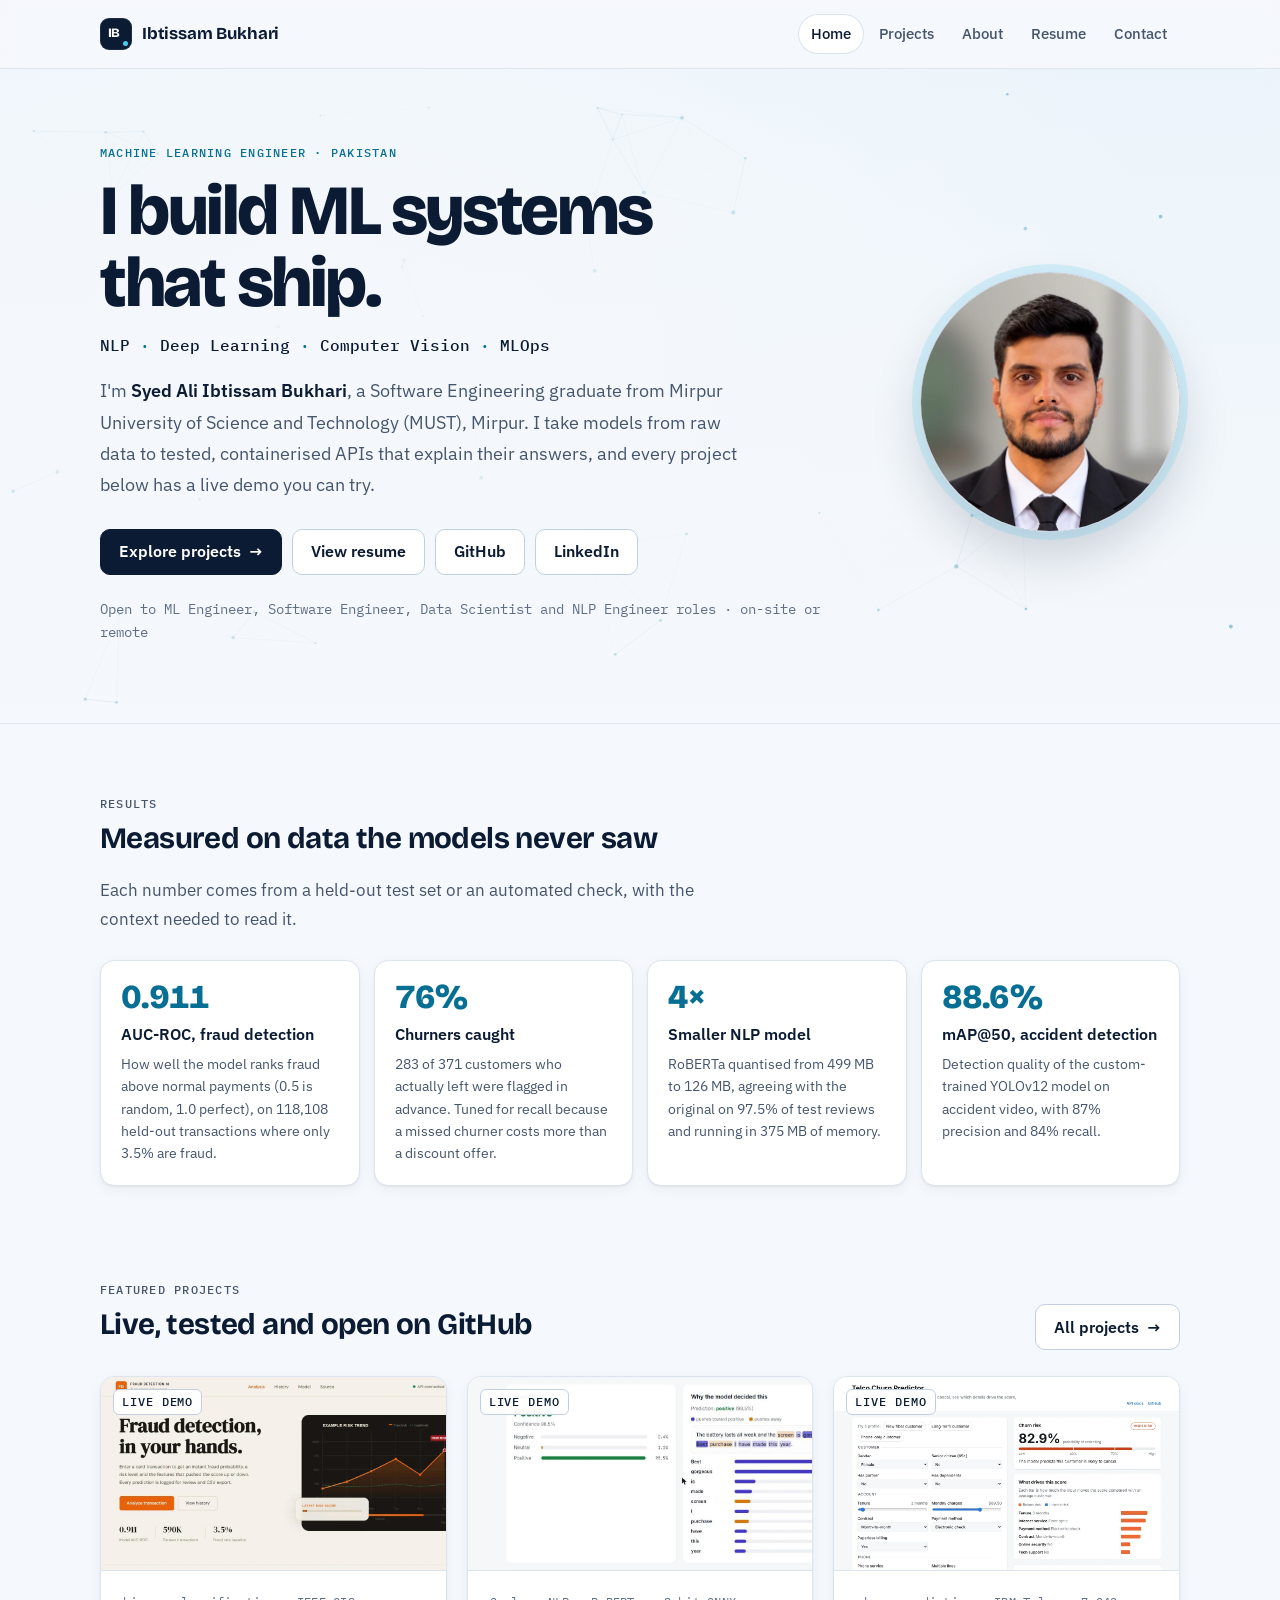
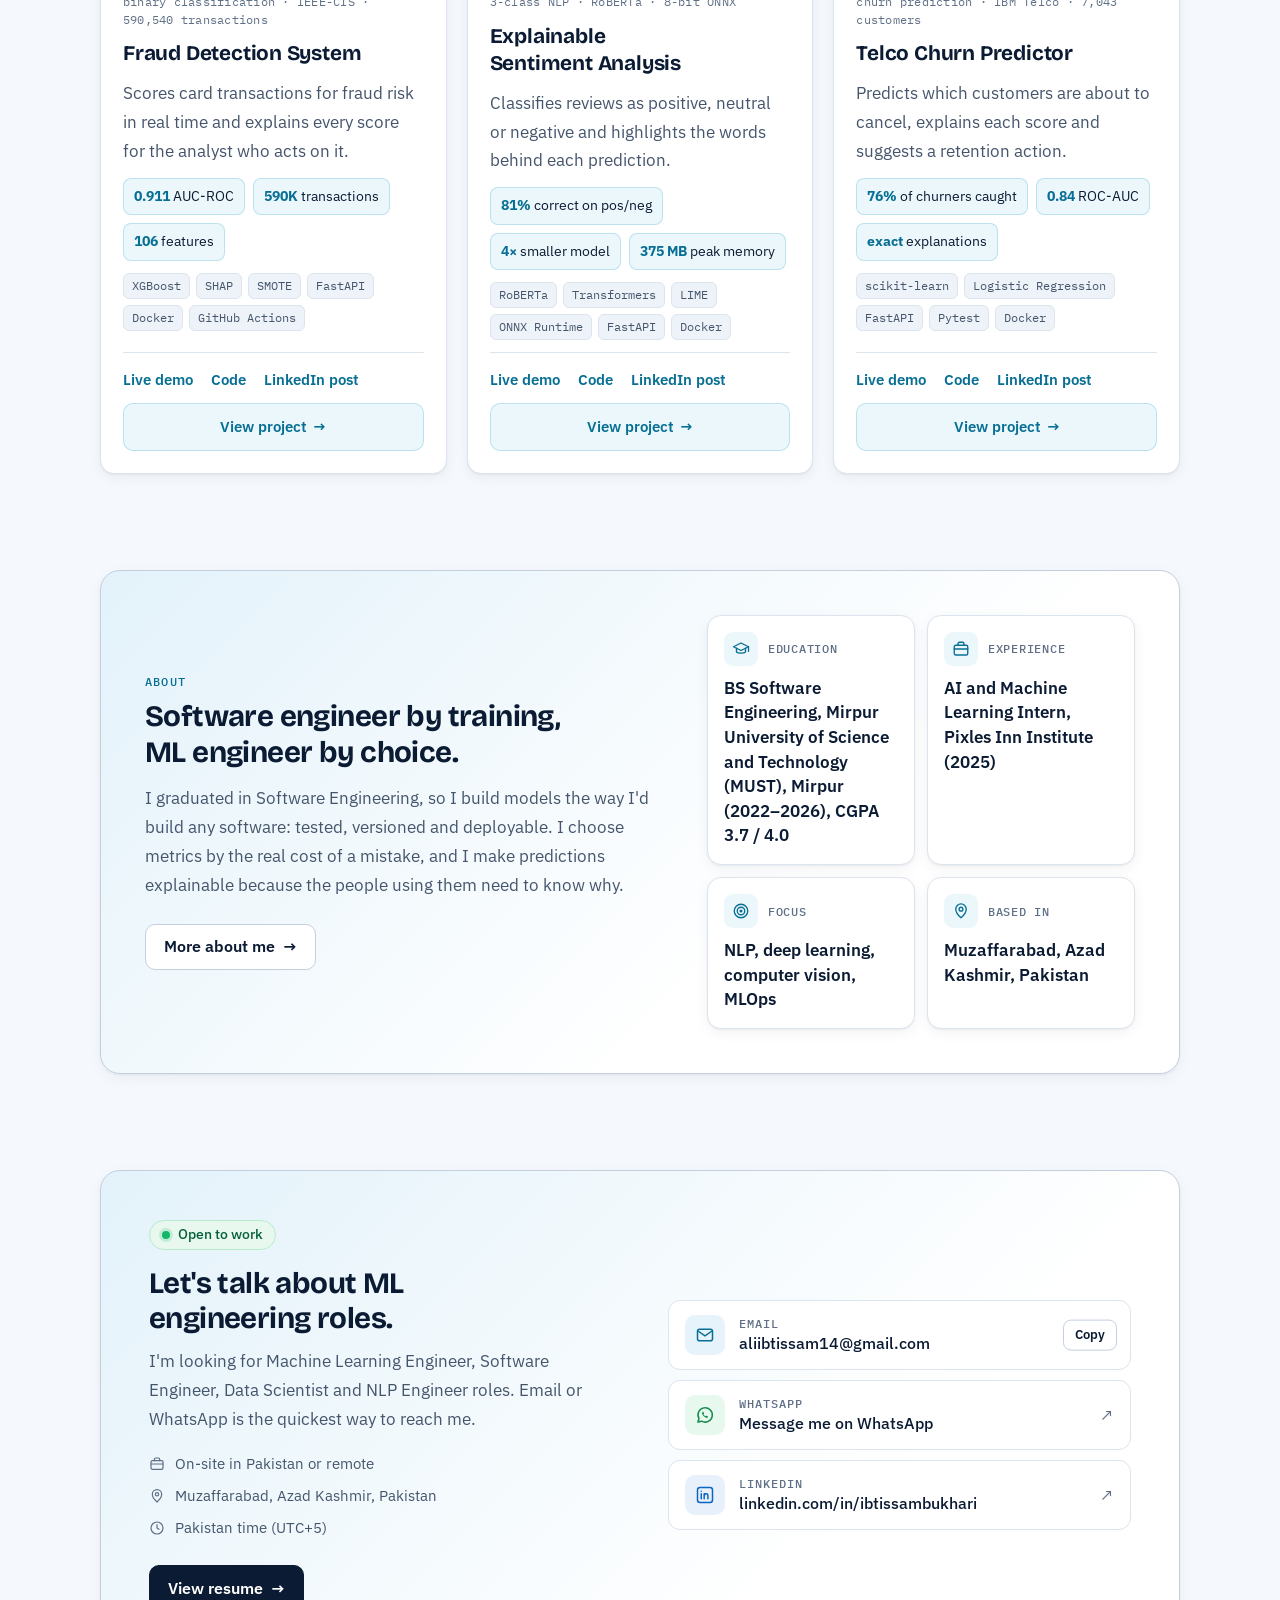
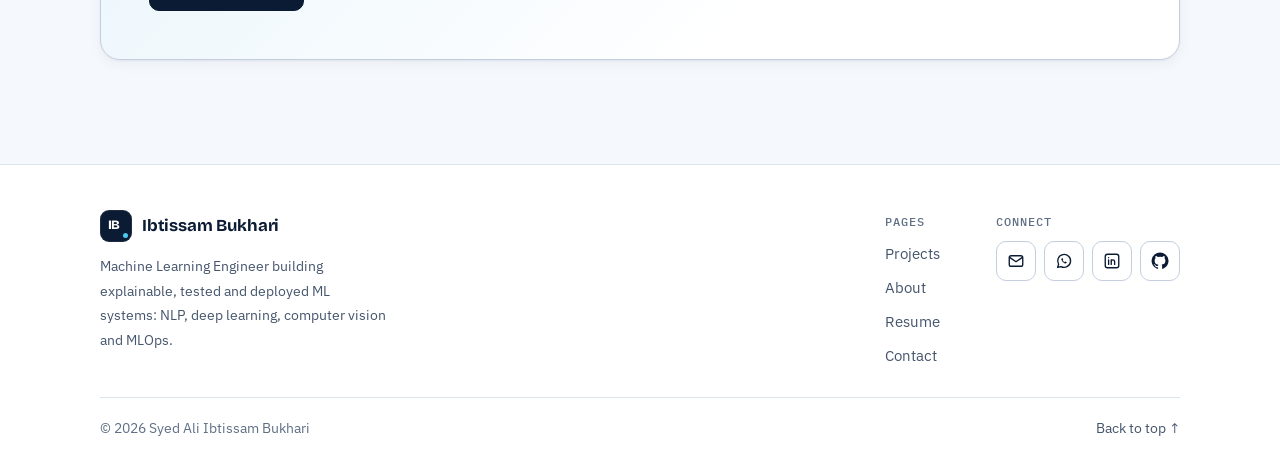
==== commit 4969dcca: "About starts with graduation, bulleted links, no GitHub in contact" ====
--- a/index.html
+++ b/index.html
@@ -18,7 +18,7 @@
 <link rel="preconnect" href="https://fonts.googleapis.com">
 <link rel="preconnect" href="https://fonts.gstatic.com" crossorigin>
 <link rel="stylesheet" href="https://fonts.googleapis.com/css2?family=Bricolage+Grotesque:opsz,wght@12..96,600;12..96,700;12..96,800&family=IBM+Plex+Mono:wght@400;500&family=IBM+Plex+Sans:wght@400;500;600&display=swap">
-<link rel="stylesheet" href="assets/css/site.css?v=13">
+<link rel="stylesheet" href="assets/css/site.css?v=14">
 </head>
 <body data-base="">
 <a class="skip" href="#main">Skip to content</a>
@@ -83,7 +83,7 @@
     <div class="reveal">
       <p class="eyebrow">About</p>
       <h2 id="about-title" style="margin-top:10px">Software engineer by training, ML engineer by choice.</h2>
-      <p class="muted">I studied Software Engineering, so I build models the way I'd build any software: tested, versioned and deployable. I choose metrics by the real cost of a mistake, and I make predictions explainable because the people using them need to know why.</p>
+      <p class="muted">I graduated in Software Engineering, so I build models the way I'd build any software: tested, versioned and deployable. I choose metrics by the real cost of a mistake, and I make predictions explainable because the people using them need to know why.</p>
       <a class="btn" href="about.html">More about me <span class="arrow" aria-hidden="true">→</span></a>
     </div>
     <dl class="facts reveal">
@@ -115,7 +115,6 @@
         <li class="has-copy"><a class="c-item" href="mailto:aliibtissam14@gmail.com"><span class="c-ic mail"><svg viewBox="0 0 24 24" fill="none" stroke="currentColor" stroke-width="1.8" stroke-linecap="round" stroke-linejoin="round" aria-hidden="true"><rect x="3" y="5" width="18" height="14" rx="2.5"/><path d="m4 7.5 8 5.5 8-5.5"/></svg></span><span class="c-txt"><span class="k">Email</span><span class="v">aliibtissam14<wbr>@gmail.com</span></span></a><button class="copy" type="button" data-copy="aliibtissam14@gmail.com" aria-label="Copy email address">Copy</button></li>
         <li><a class="c-item" href="https://wa.me/923485190450?text=Hi%20Ali%2C%20I%20saw%20your%20portfolio.%20Would%20you%20be%20available%20for%20a%20quick%20chat%3F" target="_blank" rel="noopener"><span class="c-ic wa"><svg viewBox="0 0 24 24" fill="none" stroke="currentColor" stroke-width="1.8" stroke-linecap="round" stroke-linejoin="round" aria-hidden="true"><path d="M3.5 20.5l1.3-4.2A8.6 8.6 0 1 1 8 19.4z"/><path d="M9 8.6c.2-.5.7-.6 1-.4l.9 1.6c.1.3 0 .6-.2.8l-.5.5c.5 1 1.3 1.9 2.4 2.4l.5-.5c.2-.2.5-.3.8-.2l1.6.9c.3.2.3.7-.1 1-.6.6-1.5.8-2.3.5a8 8 0 0 1-4.5-4.4c-.3-.8-.1-1.6.4-2.2z" fill="currentColor" stroke="none"/></svg></span><span class="c-txt"><span class="k">WhatsApp</span><span class="v">Message me on WhatsApp</span></span><span class="c-go" aria-hidden="true">↗</span></a></li>
         <li><a class="c-item" href="https://www.linkedin.com/in/ibtissambukhari" target="_blank" rel="noopener"><span class="c-ic li"><svg viewBox="0 0 24 24" fill="none" stroke="currentColor" stroke-width="1.8" stroke-linecap="round" stroke-linejoin="round" aria-hidden="true"><rect x="3" y="3" width="18" height="18" rx="3"/><path d="M7.5 10.5V16.5M7.5 7.5v.01M11 16.5v-6M11 13.2c0-1.6 1-2.7 2.4-2.7s2.1 1 2.1 2.6v3.4"/></svg></span><span class="c-txt"><span class="k">LinkedIn</span><span class="v">linkedin.com/in/<wbr>ibtissambukhari</span></span><span class="c-go" aria-hidden="true">↗</span></a></li>
-        <li><a class="c-item" href="https://github.com/IbtissamBukhari" target="_blank" rel="noopener"><span class="c-ic gh"><svg viewBox="0 0 24 24" fill="currentColor" aria-hidden="true"><path d="M12 .8a11.2 11.2 0 0 0-3.54 21.83c.56.1.77-.24.77-.54v-1.9c-3.12.68-3.78-1.5-3.78-1.5-.51-1.3-1.25-1.64-1.25-1.64-1.02-.7.08-.68.08-.68 1.13.08 1.72 1.16 1.72 1.16 1 1.72 2.63 1.22 3.27.93.1-.73.39-1.22.71-1.5-2.49-.28-5.11-1.25-5.11-5.55 0-1.22.44-2.22 1.16-3.01-.12-.29-.5-1.43.11-2.98 0 0 .94-.3 3.09 1.15a10.7 10.7 0 0 1 5.62 0c2.14-1.45 3.08-1.15 3.08-1.15.62 1.55.23 2.69.11 2.98.72.79 1.16 1.79 1.16 3.01 0 4.31-2.63 5.26-5.13 5.54.4.35.76 1.03.76 2.08v3.08c0 .3.2.65.78.54A11.2 11.2 0 0 0 12 .8z"/></svg></span><span class="c-txt"><span class="k">GitHub</span><span class="v">github.com/<wbr>IbtissamBukhari</span></span><span class="c-go" aria-hidden="true">↗</span></a></li>
       </ul>
     </div>
   </div>
--- a/assets/css/site.css
+++ b/assets/css/site.css
@@ -367,8 +367,9 @@
 }
 
 /* About page: links as a list, certificate links */
-.link-list { list-style: none; margin: 0; padding: 0; display: grid; gap: 8px; }
-.link-list a { display: inline-flex; align-items: center; gap: 6px; font-weight: 600; color: var(--accent); text-decoration: none; }
-.link-list a:hover { text-decoration: underline; }
+.link-list { list-style: disc; margin: 0; padding-left: 20px; display: grid; gap: 6px; }
+.link-list li::marker { color: var(--accent); }
+.link-list a { font-weight: 600; color: var(--accent); text-decoration: underline; text-decoration-color: rgba(8, 111, 148, 0.35); text-underline-offset: 3px; }
+.link-list a:hover { text-decoration-color: currentColor; }
 .cert-link { display: inline-flex; align-items: center; gap: 6px; margin-top: 10px; font-weight: 600; font-size: 0.95rem; color: var(--accent); text-decoration: none; border-bottom: 1px solid rgba(8, 111, 148, 0.3); }
 .cert-link:hover { border-bottom-color: currentColor; }
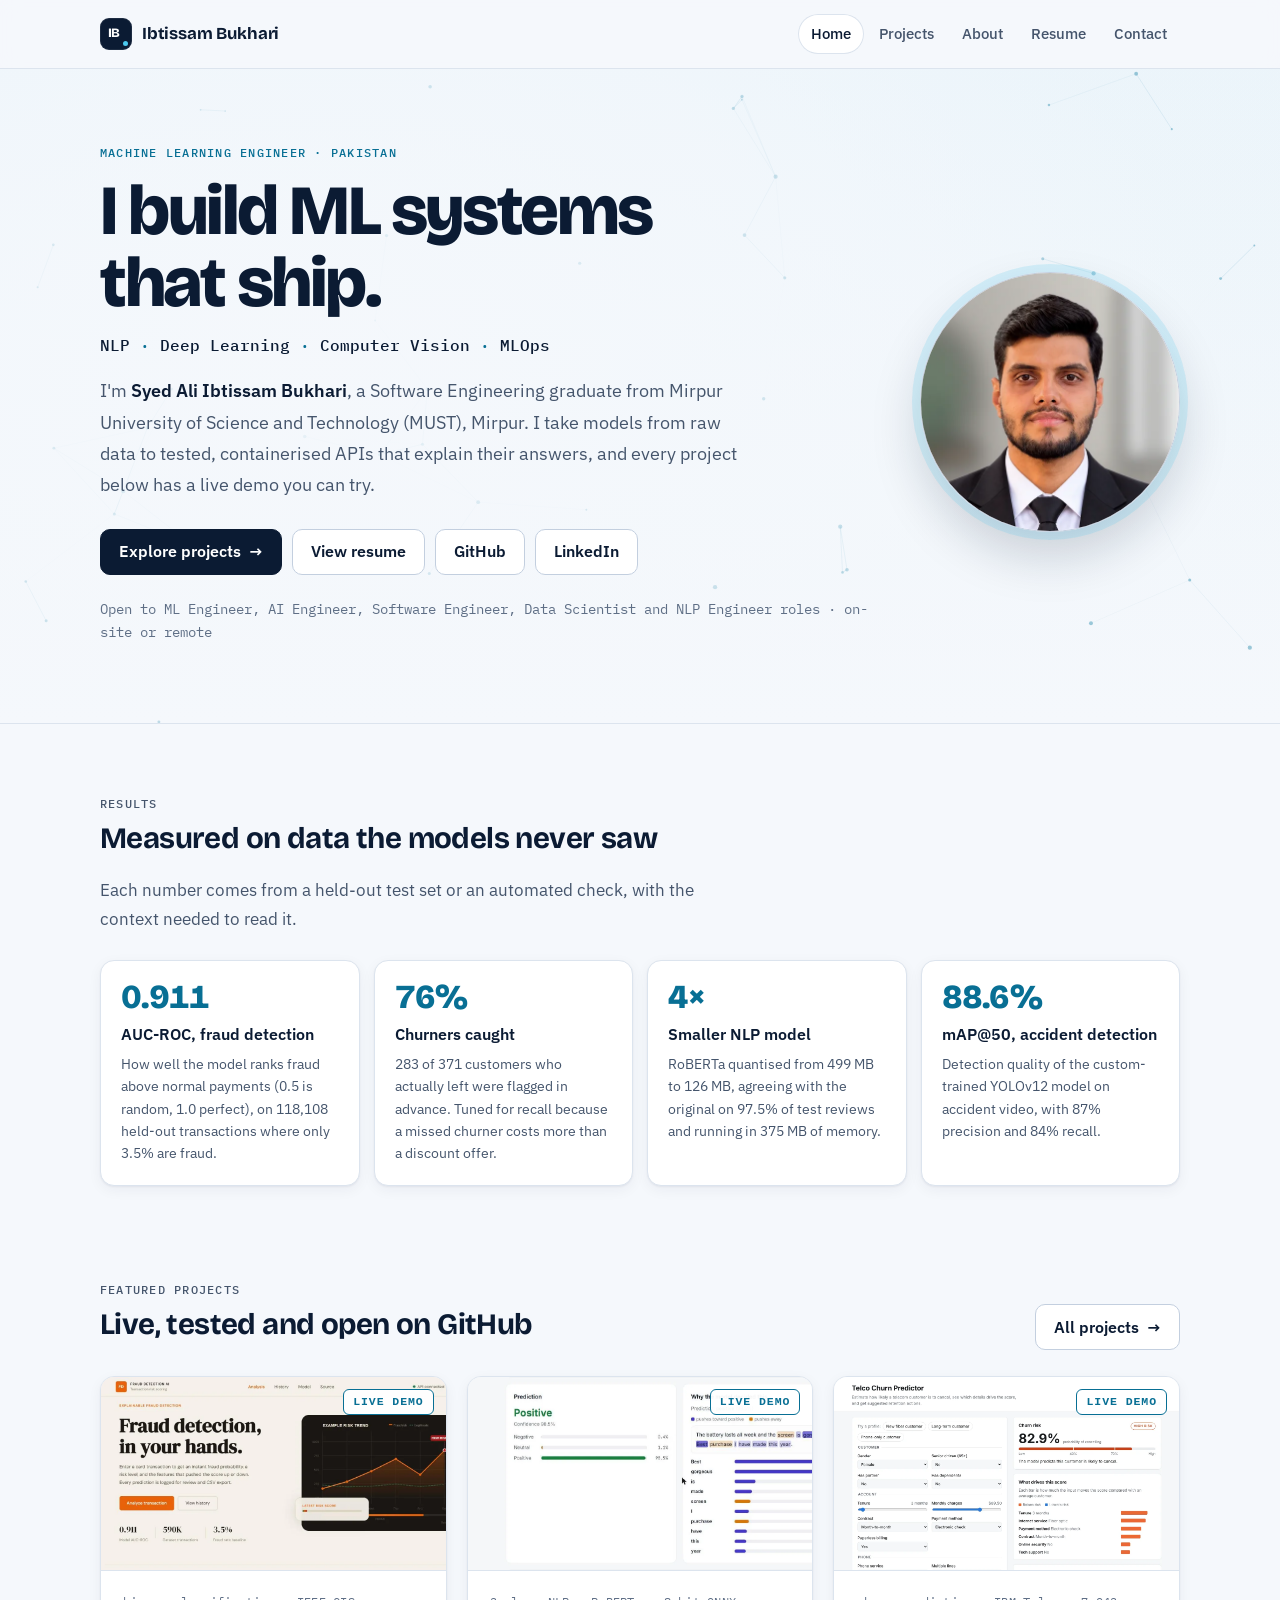
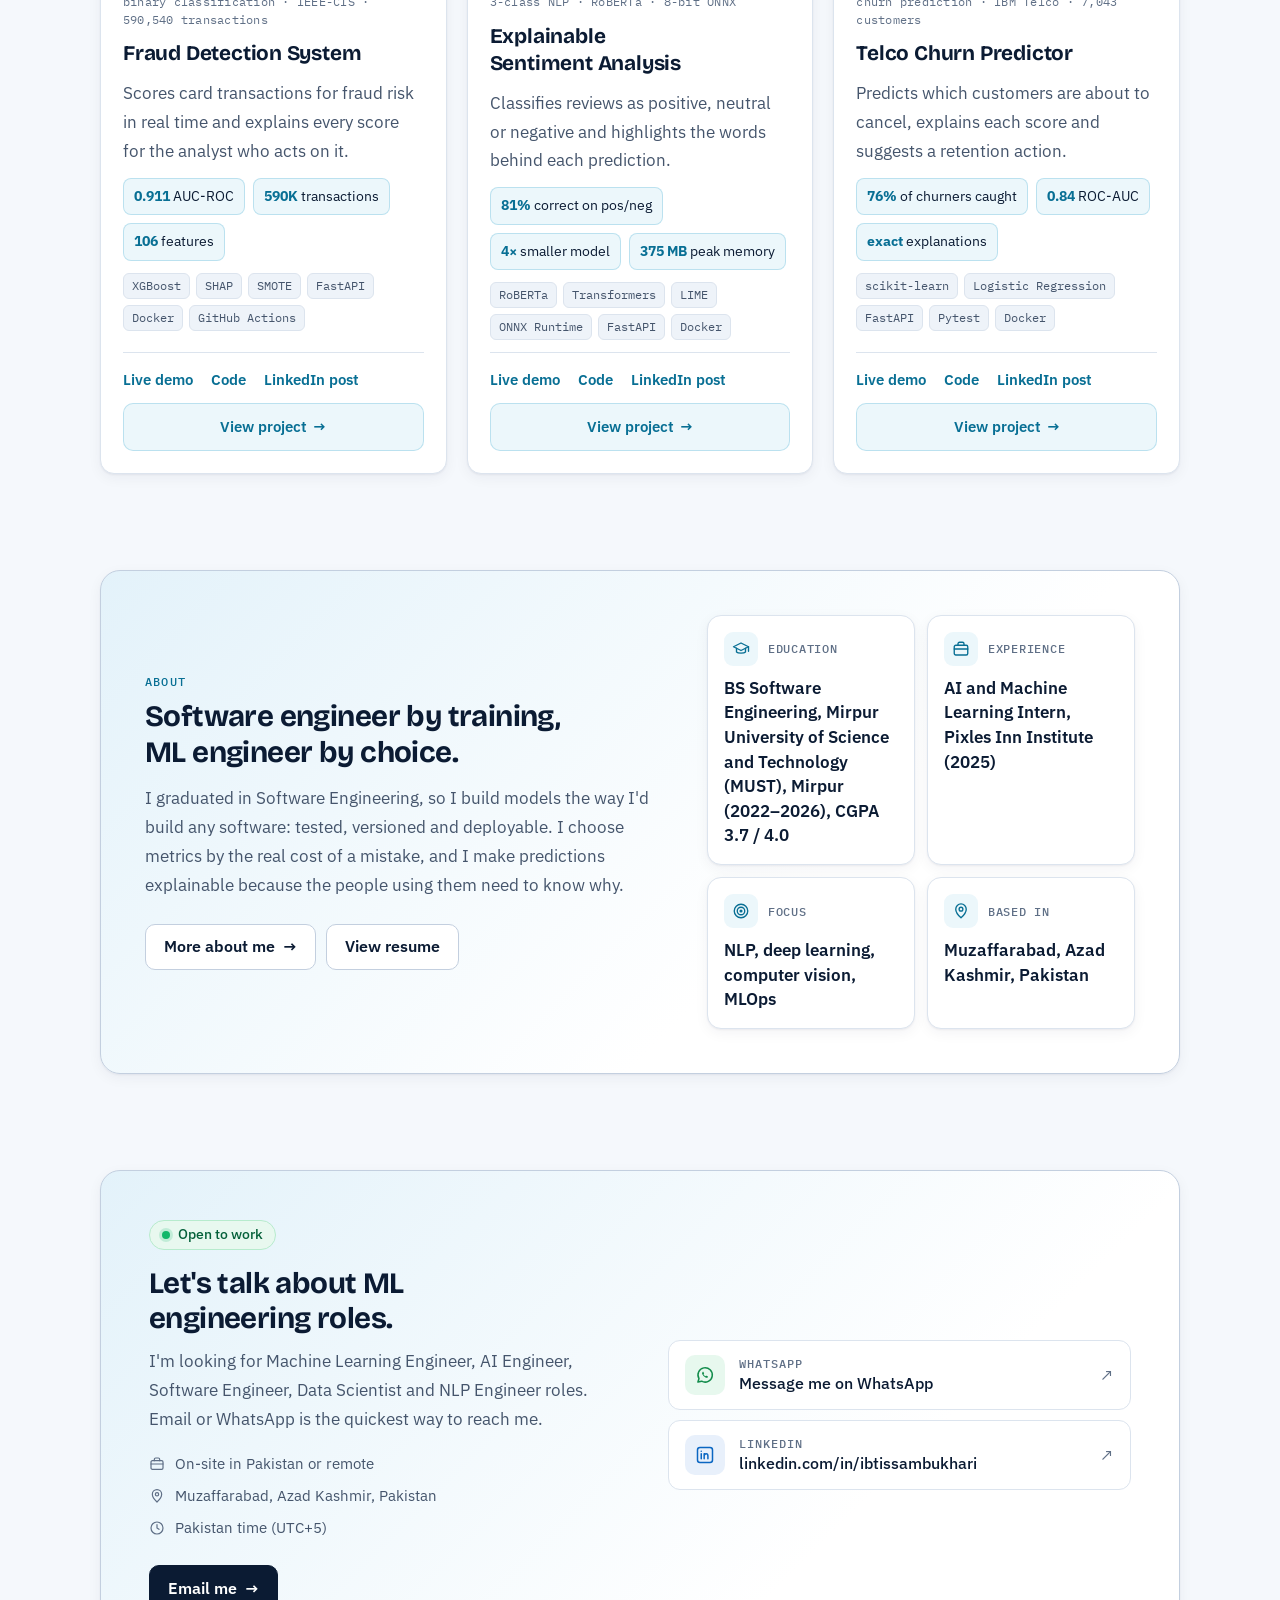
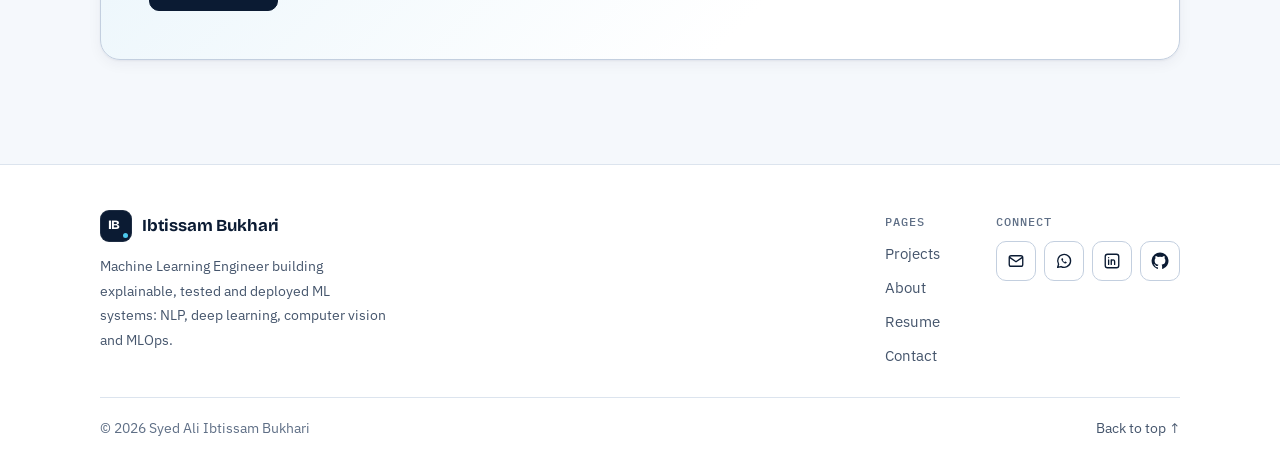
==== commit 203e13fb: "Mobile menu, AI Engineer role, contact email button, separate awards and volunteering, centred resum" ====
--- a/index.html
+++ b/index.html
@@ -18,14 +18,15 @@
 <link rel="preconnect" href="https://fonts.googleapis.com">
 <link rel="preconnect" href="https://fonts.gstatic.com" crossorigin>
 <link rel="stylesheet" href="https://fonts.googleapis.com/css2?family=Bricolage+Grotesque:opsz,wght@12..96,600;12..96,700;12..96,800&family=IBM+Plex+Mono:wght@400;500&family=IBM+Plex+Sans:wght@400;500;600&display=swap">
-<link rel="stylesheet" href="assets/css/site.css?v=14">
+<link rel="stylesheet" href="assets/css/site.css?v=15">
 </head>
 <body data-base="">
 <a class="skip" href="#main">Skip to content</a>
 <header class="site-header">
   <div class="header-in">
     <a class="brand" href="index.html"><span class="brand-mark" aria-hidden="true">IB</span>Ibtissam Bukhari</a>
-    <nav class="nav" aria-label="Main"><a href="index.html" aria-current="page">Home</a><a href="projects.html">Projects</a><a href="about.html">About</a><a href="resume.html">Resume</a><a href="index.html#contact">Contact</a></nav>
+    <button class="menu-btn" type="button" aria-expanded="false" aria-controls="main-nav" aria-label="Open menu"><span></span><span></span><span></span></button>
+    <nav class="nav" id="main-nav" aria-label="Main"><a href="index.html" aria-current="page">Home</a><a href="projects.html">Projects</a><a href="about.html">About</a><a href="resume.html">Resume</a><a href="index.html#contact">Contact</a></nav>
   </div>
 </header>
 <main id="main">
@@ -43,7 +44,7 @@
         <a class="btn" href="https://github.com/IbtissamBukhari">GitHub</a>
         <a class="btn" href="https://www.linkedin.com/in/ibtissambukhari">LinkedIn</a>
       </div>
-      <p class="hero-meta enter d5">Open to ML Engineer, Software Engineer, Data Scientist and NLP Engineer roles · on-site or remote</p>
+      <p class="hero-meta enter d5">Open to ML Engineer, AI Engineer, Software Engineer, Data Scientist and NLP Engineer roles · on-site or remote</p>
     </div>
     <picture class="enter d2"><source srcset="assets/img/photo.webp?v=2" type="image/webp"><img class="portrait" src="assets/img/photo.jpg?v=2" alt="Portrait of Syed Ali Ibtissam Bukhari" width="520" height="520"></picture>
   </div>
@@ -84,7 +85,10 @@
       <p class="eyebrow">About</p>
       <h2 id="about-title" style="margin-top:10px">Software engineer by training, ML engineer by choice.</h2>
       <p class="muted">I graduated in Software Engineering, so I build models the way I'd build any software: tested, versioned and deployable. I choose metrics by the real cost of a mistake, and I make predictions explainable because the people using them need to know why.</p>
-      <a class="btn" href="about.html">More about me <span class="arrow" aria-hidden="true">→</span></a>
+      <div class="actions">
+        <a class="btn" href="about.html">More about me <span class="arrow" aria-hidden="true">→</span></a>
+        <a class="btn" href="resume.html">View resume</a>
+      </div>
     </div>
     <dl class="facts reveal">
       <div><dt><span class="f-ic"><svg viewBox="0 0 24 24" fill="none" stroke="currentColor" stroke-width="1.8" stroke-linecap="round" stroke-linejoin="round" aria-hidden="true"><path d="M2 9l10-5 10 5-10 5z"/><path d="M6 11v5c2 2 10 2 12 0v-5M22 9v6"/></svg></span>Education</dt><dd>BS Software Engineering, Mirpur University of Science and Technology (MUST), Mirpur (2022–2026), CGPA 3.7 / 4.0</dd></div>
@@ -101,18 +105,17 @@
       <div>
         <span class="status">Open to work</span>
         <h2 id="contact-title">Let's talk about ML engineering roles.</h2>
-        <p>I'm looking for Machine Learning Engineer, Software Engineer, Data Scientist and NLP Engineer roles. Email or WhatsApp is the quickest way to reach me.</p>
+        <p>I'm looking for Machine Learning Engineer, AI Engineer, Software Engineer, Data Scientist and NLP Engineer roles. Email or WhatsApp is the quickest way to reach me.</p>
         <ul class="contact-meta">
           <li><svg viewBox="0 0 24 24" fill="none" stroke="currentColor" stroke-width="1.8" stroke-linecap="round" stroke-linejoin="round" aria-hidden="true"><rect x="3" y="7" width="18" height="13" rx="2"/><path d="M8 7V5a2 2 0 0 1 2-2h4a2 2 0 0 1 2 2v2M3 12h18"/></svg>On-site in Pakistan or remote</li>
           <li><svg viewBox="0 0 24 24" fill="none" stroke="currentColor" stroke-width="1.8" stroke-linecap="round" stroke-linejoin="round" aria-hidden="true"><path d="M12 21s-7-6.2-7-11.5a7 7 0 0 1 14 0C19 14.8 12 21 12 21z"/><circle cx="12" cy="9.5" r="2.5"/></svg>Muzaffarabad, Azad Kashmir, Pakistan</li>
           <li><svg viewBox="0 0 24 24" fill="none" stroke="currentColor" stroke-width="1.8" stroke-linecap="round" stroke-linejoin="round" aria-hidden="true"><circle cx="12" cy="12" r="9"/><path d="M12 7v5l3 2"/></svg>Pakistan time (UTC+5)</li>
         </ul>
         <div class="actions">
-          <a class="btn primary" href="resume.html">View resume <span class="arrow" aria-hidden="true">→</span></a>
+          <a class="btn primary" href="mailto:aliibtissam14@gmail.com">Email me <span class="arrow" aria-hidden="true">→</span></a>
         </div>
       </div>
       <ul class="contact-list">
-        <li class="has-copy"><a class="c-item" href="mailto:aliibtissam14@gmail.com"><span class="c-ic mail"><svg viewBox="0 0 24 24" fill="none" stroke="currentColor" stroke-width="1.8" stroke-linecap="round" stroke-linejoin="round" aria-hidden="true"><rect x="3" y="5" width="18" height="14" rx="2.5"/><path d="m4 7.5 8 5.5 8-5.5"/></svg></span><span class="c-txt"><span class="k">Email</span><span class="v">aliibtissam14<wbr>@gmail.com</span></span></a><button class="copy" type="button" data-copy="aliibtissam14@gmail.com" aria-label="Copy email address">Copy</button></li>
         <li><a class="c-item" href="https://wa.me/923485190450?text=Hi%20Ali%2C%20I%20saw%20your%20portfolio.%20Would%20you%20be%20available%20for%20a%20quick%20chat%3F" target="_blank" rel="noopener"><span class="c-ic wa"><svg viewBox="0 0 24 24" fill="none" stroke="currentColor" stroke-width="1.8" stroke-linecap="round" stroke-linejoin="round" aria-hidden="true"><path d="M3.5 20.5l1.3-4.2A8.6 8.6 0 1 1 8 19.4z"/><path d="M9 8.6c.2-.5.7-.6 1-.4l.9 1.6c.1.3 0 .6-.2.8l-.5.5c.5 1 1.3 1.9 2.4 2.4l.5-.5c.2-.2.5-.3.8-.2l1.6.9c.3.2.3.7-.1 1-.6.6-1.5.8-2.3.5a8 8 0 0 1-4.5-4.4c-.3-.8-.1-1.6.4-2.2z" fill="currentColor" stroke="none"/></svg></span><span class="c-txt"><span class="k">WhatsApp</span><span class="v">Message me on WhatsApp</span></span><span class="c-go" aria-hidden="true">↗</span></a></li>
         <li><a class="c-item" href="https://www.linkedin.com/in/ibtissambukhari" target="_blank" rel="noopener"><span class="c-ic li"><svg viewBox="0 0 24 24" fill="none" stroke="currentColor" stroke-width="1.8" stroke-linecap="round" stroke-linejoin="round" aria-hidden="true"><rect x="3" y="3" width="18" height="18" rx="3"/><path d="M7.5 10.5V16.5M7.5 7.5v.01M11 16.5v-6M11 13.2c0-1.6 1-2.7 2.4-2.7s2.1 1 2.1 2.6v3.4"/></svg></span><span class="c-txt"><span class="k">LinkedIn</span><span class="v">linkedin.com/in/<wbr>ibtissambukhari</span></span><span class="c-go" aria-hidden="true">↗</span></a></li>
       </ul>
@@ -137,6 +140,6 @@
   <div class="footer-bottom"><span>© 2026 Syed Ali Ibtissam Bukhari</span><a href="#main">Back to top ↑</a></div>
 </footer>
 <script src="assets/js/projects.js?v=5" defer></script>
-<script src="assets/js/site.js?v=5" defer></script>
+<script src="assets/js/site.js?v=15" defer></script>
 </body>
 </html>
--- a/assets/css/site.css
+++ b/assets/css/site.css
@@ -142,7 +142,7 @@
 .shot { position: relative; aspect-ratio: 16 / 9; background: var(--surface-2); border-bottom: 1px solid var(--line); overflow: hidden; }
 .shot img { width: 100%; height: 100%; object-fit: cover; object-position: left top; transition: transform .4s ease; }
 .pcard:hover .shot img { transform: scale(1.025); }
-.shot .tag { position: absolute; left: 12px; top: 12px; font: 500 0.72rem/1 var(--mono); text-transform: uppercase; letter-spacing: 0.08em; background: rgba(255, 255, 255, 0.94); color: var(--ink); border: 1px solid var(--line-strong); padding: 6px 8px; border-radius: 6px; }
+.shot .tag { position: absolute; right: 12px; top: 12px; font: 600 0.72rem/1 var(--mono); text-transform: uppercase; letter-spacing: 0.08em; background: rgba(255, 255, 255, 0.95); color: var(--accent); border: 1.5px solid var(--accent); padding: 6px 9px; border-radius: 6px; }
 .pbody { padding: 22px; display: flex; flex-direction: column; gap: 12px; flex: 1; }
 .pbody .spec { font: 400 var(--t-label)/1.4 var(--mono); color: var(--faint); letter-spacing: 0.02em; }
 .pbody p { margin: 0; color: var(--muted); }
@@ -279,7 +279,7 @@
 .skill .badges li { font-size: 0.82rem; padding: 7px 10px; background: var(--surface); }
 
 .resume { background: var(--surface); border: 1px solid var(--line); box-shadow: var(--shadow); border-radius: 16px; padding: clamp(22px, 5vw, 56px); color: var(--ink); font-size: 1rem; line-height: 1.6; }
-.resume header { border-bottom: 2px solid var(--ink); padding-bottom: 20px; margin-bottom: 4px; }
+.resume header { border-bottom: 2px solid var(--ink); padding-bottom: 20px; margin-bottom: 4px; text-align: center; }
 .resume .r-name { font: 800 clamp(1.8rem, 4.5vw, 2.4rem)/1.1 var(--display); letter-spacing: -0.02em; margin: 0; }
 .resume .r-role { color: var(--ink); font-weight: 500; font-size: 1.05rem; margin: 8px 0 0; }
 .resume .r-contact { font: 400 0.95rem/1.7 var(--body); color: var(--muted); margin: 8px 0 0; overflow-wrap: anywhere; }
@@ -335,7 +335,6 @@
   .footer-brand { grid-column: 1 / -1; }
   .pager { grid-template-columns: 1fr; }
   .pager .next { text-align: left; }
-  .nav a { padding: 6px 10px; font-size: 0.92rem; }
 }
 @media (max-width: 420px) {
   .metrics { grid-template-columns: 1fr; }
@@ -349,8 +348,6 @@
   .c-go { display: none; }
   .contact-list li.has-copy .c-item { padding-right: 68px; }
   .copy { right: 10px; padding: 7px 8px; }
-  .nav { flex-wrap: nowrap; gap: 0; margin-left: -8px; }
-  .nav a { padding: 6px 8px; font-size: 0.86rem; }
 }
 @media (prefers-reduced-motion: reduce) {
   *, *::before, *::after { animation-duration: 0.01ms !important; transition-duration: 0.01ms !important; scroll-behavior: auto !important; }
@@ -359,7 +356,6 @@
   html { scroll-behavior: smooth; }
 }
 @media (max-width: 345px) {
-  .nav a { padding: 6px 6px; font-size: 0.8rem; }
 }
 @media (max-width: 359px) {
   .copy { display: none; }
@@ -373,3 +369,20 @@
 .link-list a:hover { text-decoration-color: currentColor; }
 .cert-link { display: inline-flex; align-items: center; gap: 6px; margin-top: 10px; font-weight: 600; font-size: 0.95rem; color: var(--accent); text-decoration: none; border-bottom: 1px solid rgba(8, 111, 148, 0.3); }
 .cert-link:hover { border-bottom-color: currentColor; }
+
+/* ---------- Mobile menu (three-line button) ---------- */
+.site-header { position: sticky; }
+.menu-btn { display: none; width: 44px; height: 44px; border: 1px solid var(--line-strong); border-radius: 10px; background: var(--surface); cursor: pointer; padding: 0; flex-direction: column; align-items: center; justify-content: center; gap: 5px; }
+.menu-btn span { display: block; width: 20px; height: 2px; border-radius: 2px; background: var(--ink); transition: transform .25s ease, opacity .2s ease; }
+.menu-open .menu-btn span:nth-child(1) { transform: translateY(7px) rotate(45deg); }
+.menu-open .menu-btn span:nth-child(2) { opacity: 0; }
+.menu-open .menu-btn span:nth-child(3) { transform: translateY(-7px) rotate(-45deg); }
+@media (max-width: 760px) {
+  .js .menu-btn { display: flex; }
+  .js .header-in { flex-wrap: nowrap; }
+  .js .nav { display: none; position: absolute; left: 0; right: 0; top: 100%; flex-direction: column; gap: 2px; padding: 10px var(--gutter-r) 16px var(--gutter-l); background: var(--bg); border-bottom: 1px solid var(--line); box-shadow: 0 16px 30px rgba(11, 27, 51, 0.10); }
+  .js .menu-open .nav { display: flex; }
+  .js .nav a { padding: 13px 14px; font-size: 1.02rem; border-radius: 10px; }
+  .js .nav a[aria-current="page"] { background: var(--surface); box-shadow: inset 0 0 0 1px var(--line); }
+  .no-js-fallback { display: none; }
+}
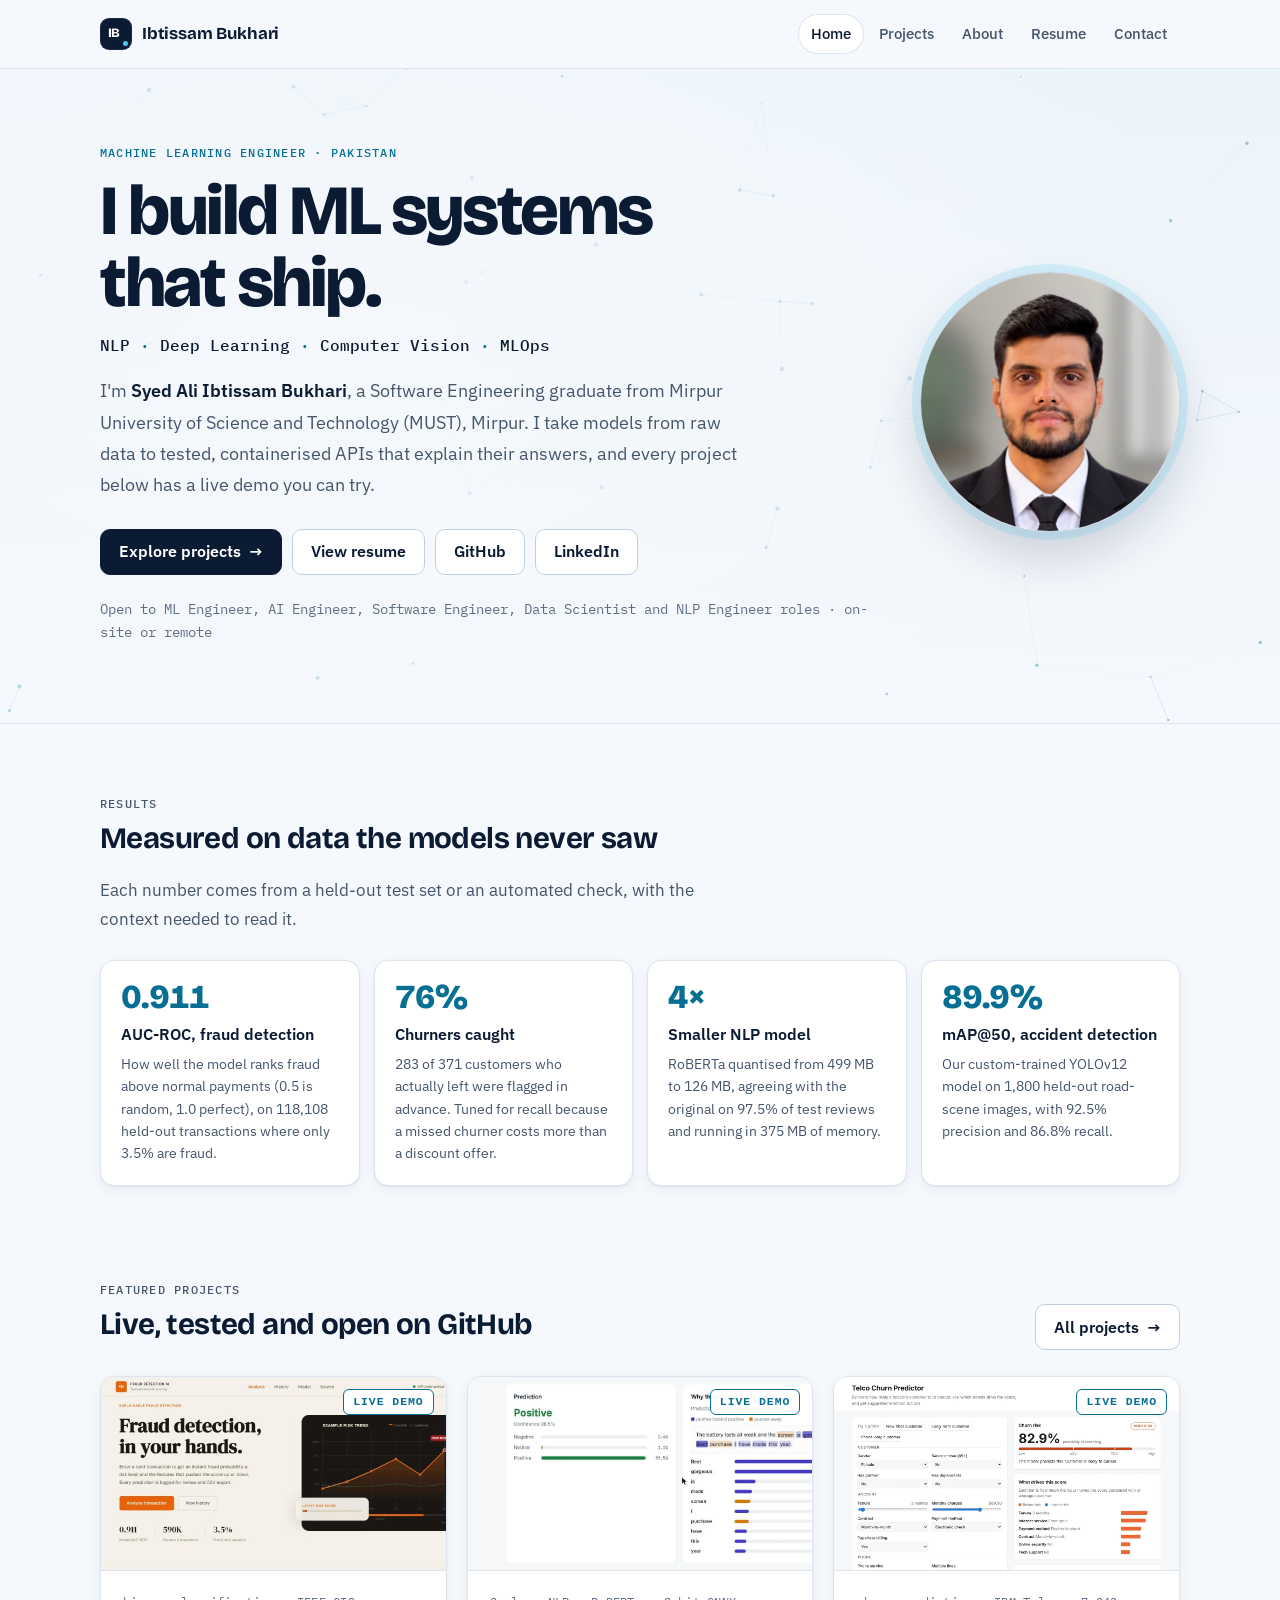
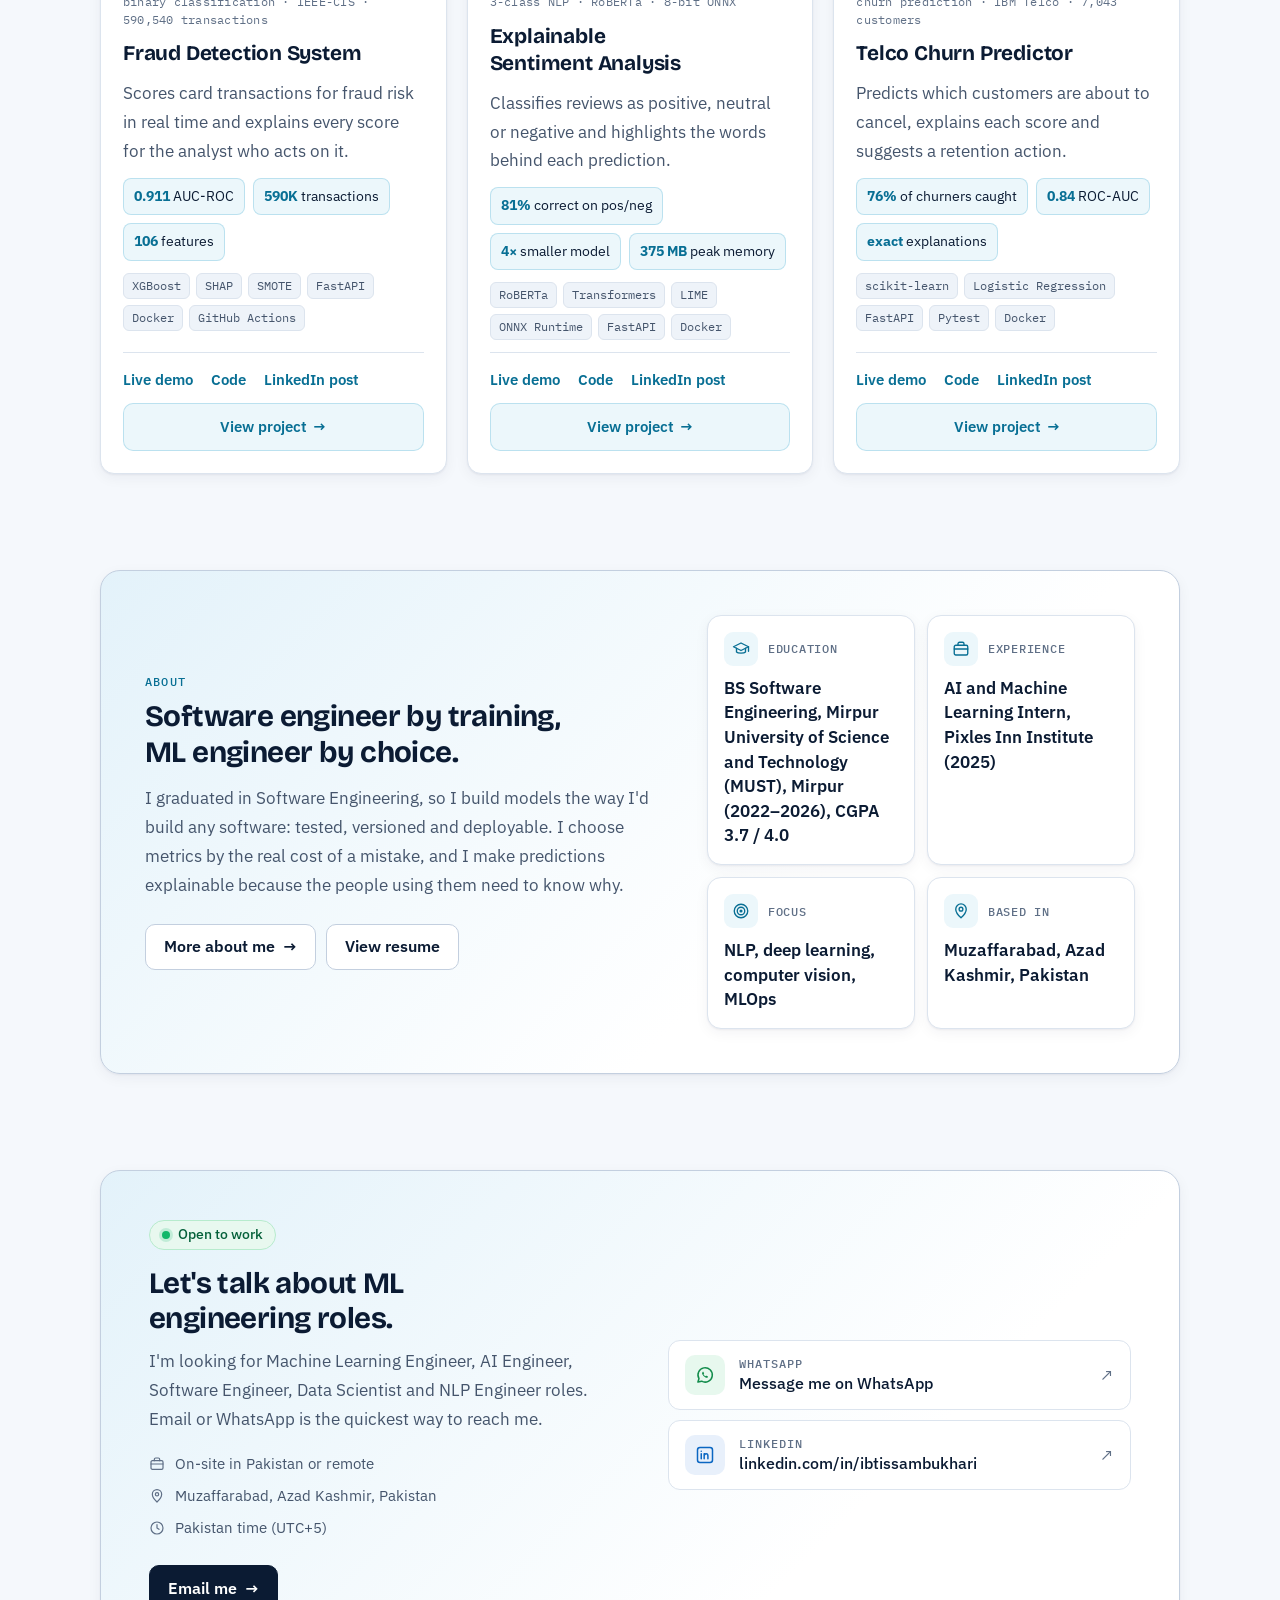
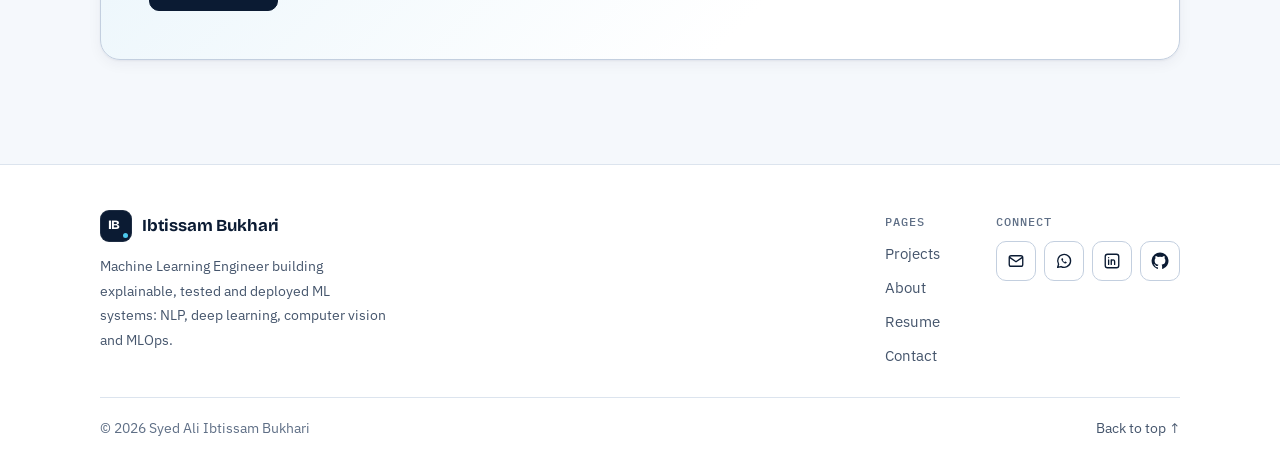
==== commit 3d499e53: "Update accident detection project: test-set results, code and LinkedIn links, detection images" ====
--- a/index.html
+++ b/index.html
@@ -60,7 +60,7 @@
       <div class="metric reveal"><span class="num">0.911</span><span class="what">AUC-ROC, fraud detection</span><span class="ctx">How well the model ranks fraud above normal payments (0.5 is random, 1.0 perfect), on 118,108 held-out transactions where only 3.5% are fraud.</span></div>
       <div class="metric reveal"><span class="num">76%</span><span class="what">Churners caught</span><span class="ctx">283 of 371 customers who actually left were flagged in advance. Tuned for recall because a missed churner costs more than a discount offer.</span></div>
       <div class="metric reveal"><span class="num">4×</span><span class="what">Smaller NLP model</span><span class="ctx">RoBERTa quantised from 499 MB to 126 MB, agreeing with the original on 97.5% of test reviews and running in 375 MB of memory.</span></div>
-      <div class="metric reveal"><span class="num">88.6%</span><span class="what">mAP@50, accident detection</span><span class="ctx">Detection quality of the custom-trained YOLOv12 model on accident video, with 87% precision and 84% recall.</span></div>
+      <div class="metric reveal"><span class="num">89.9%</span><span class="what">mAP@50, accident detection</span><span class="ctx">Our custom-trained YOLOv12 model on 1,800 held-out road-scene images, with 92.5% precision and 86.8% recall.</span></div>
     </div>
   </div>
 </section>
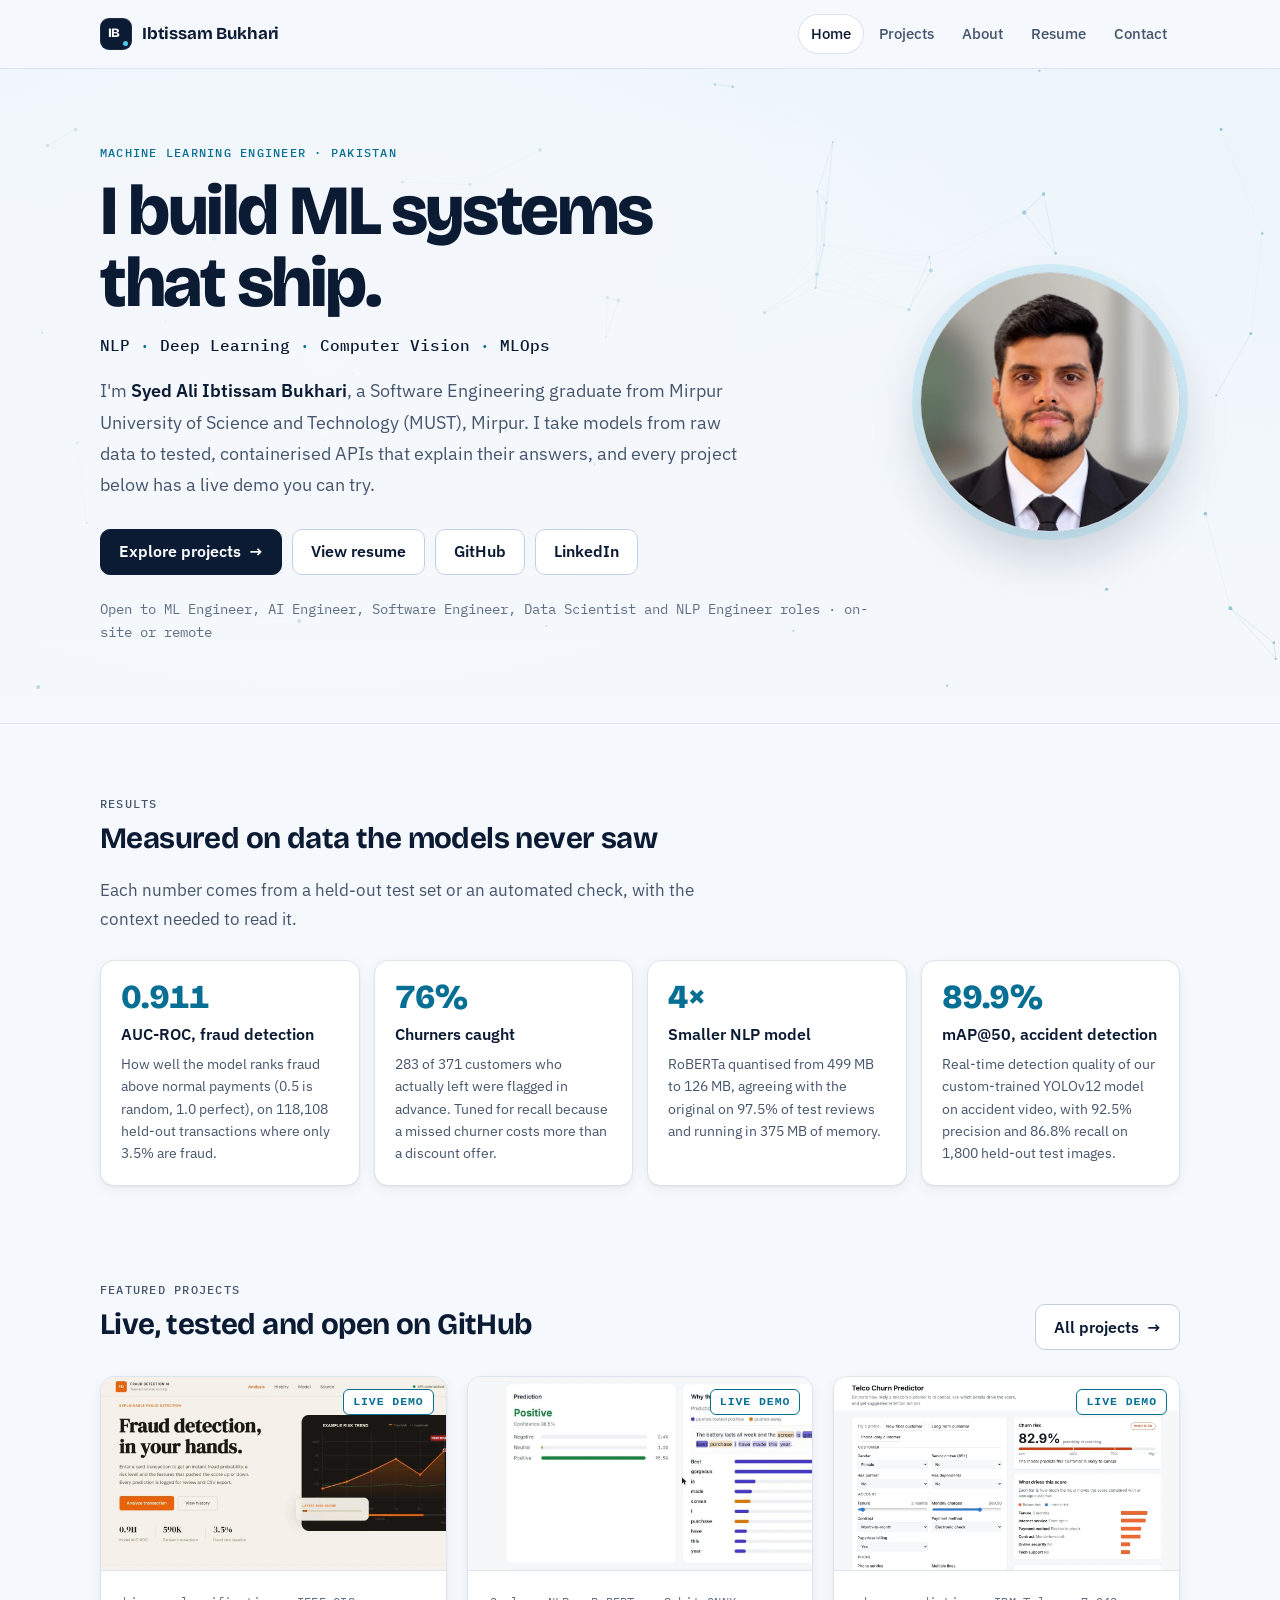
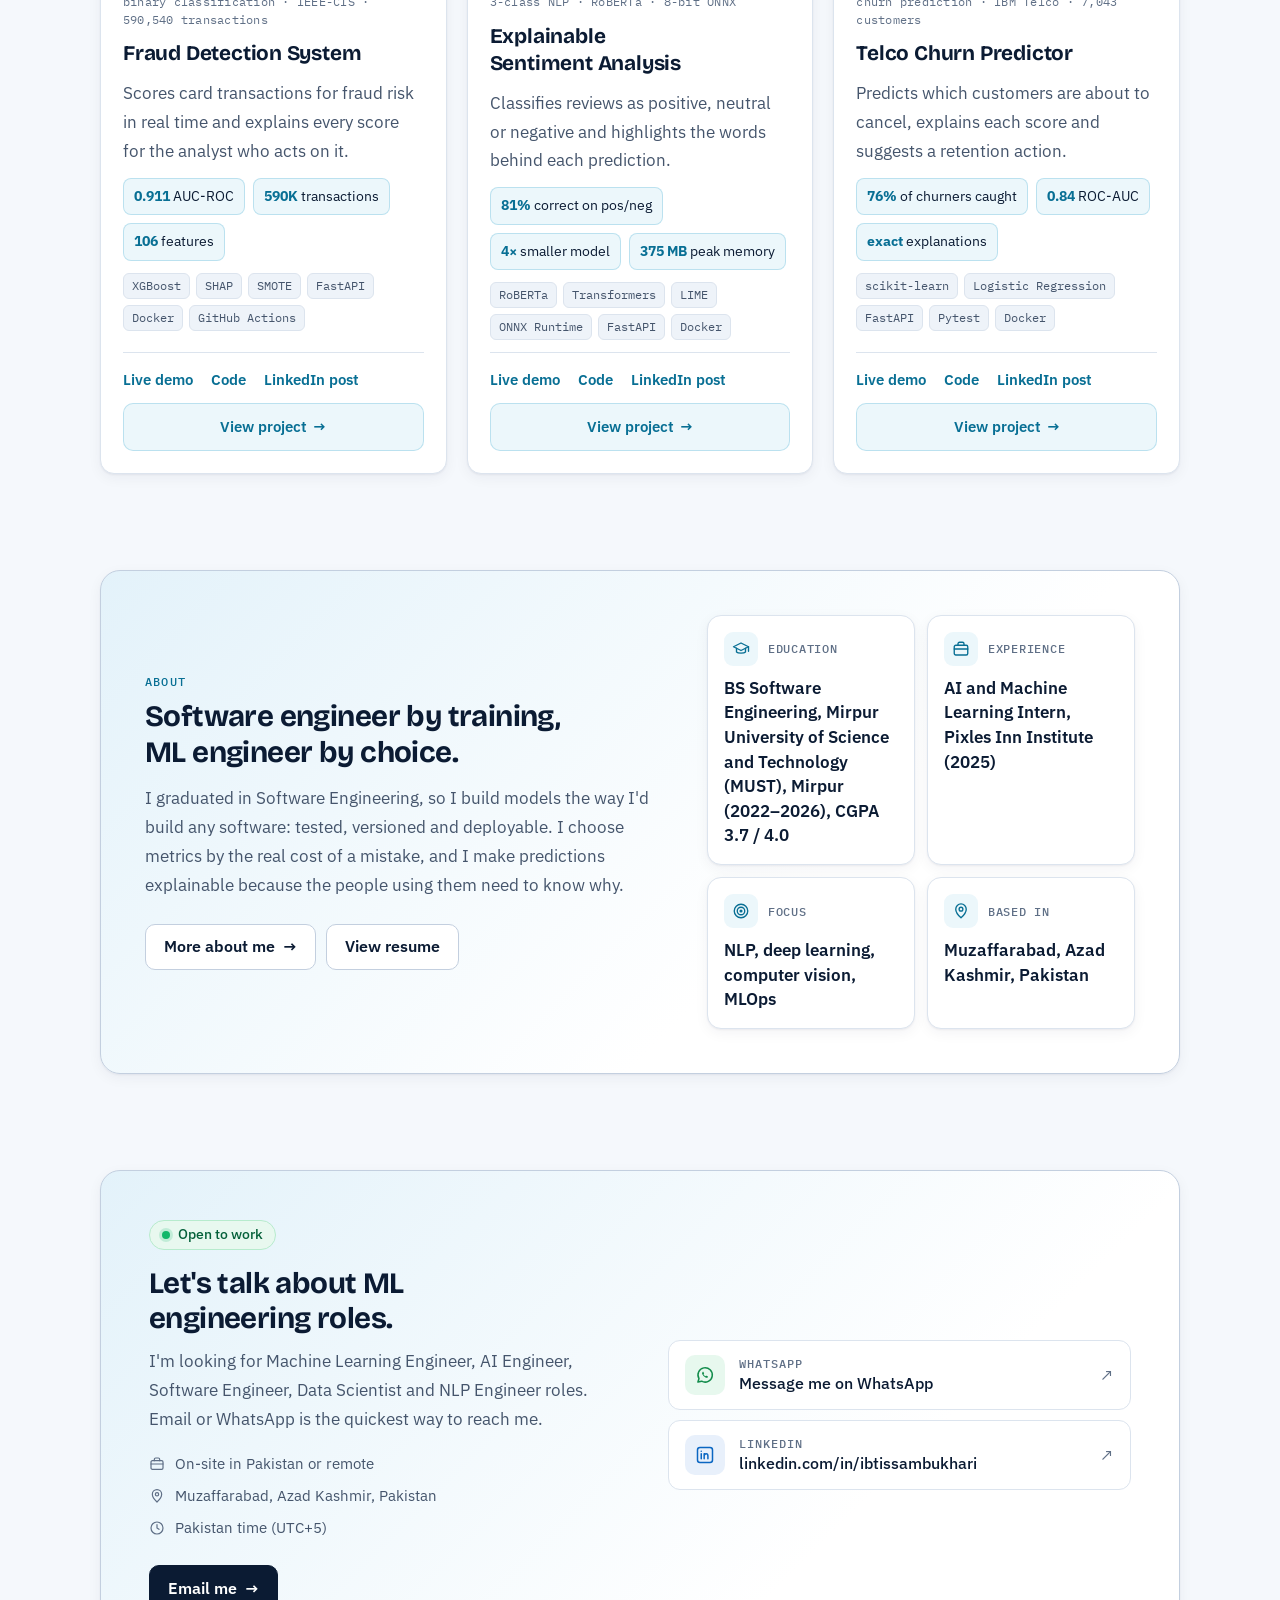
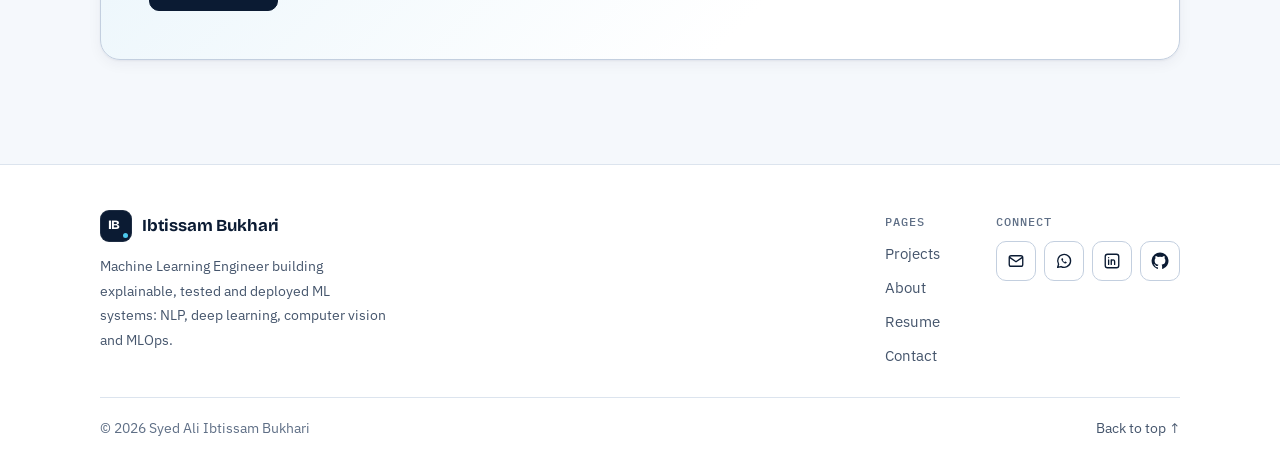
==== commit 74c1edca: "Keep real-time wording for accident detection" ====
--- a/index.html
+++ b/index.html
@@ -60,7 +60,7 @@
       <div class="metric reveal"><span class="num">0.911</span><span class="what">AUC-ROC, fraud detection</span><span class="ctx">How well the model ranks fraud above normal payments (0.5 is random, 1.0 perfect), on 118,108 held-out transactions where only 3.5% are fraud.</span></div>
       <div class="metric reveal"><span class="num">76%</span><span class="what">Churners caught</span><span class="ctx">283 of 371 customers who actually left were flagged in advance. Tuned for recall because a missed churner costs more than a discount offer.</span></div>
       <div class="metric reveal"><span class="num">4×</span><span class="what">Smaller NLP model</span><span class="ctx">RoBERTa quantised from 499 MB to 126 MB, agreeing with the original on 97.5% of test reviews and running in 375 MB of memory.</span></div>
-      <div class="metric reveal"><span class="num">89.9%</span><span class="what">mAP@50, accident detection</span><span class="ctx">Our custom-trained YOLOv12 model on 1,800 held-out road-scene images, with 92.5% precision and 86.8% recall.</span></div>
+      <div class="metric reveal"><span class="num">89.9%</span><span class="what">mAP@50, accident detection</span><span class="ctx">Real-time detection quality of our custom-trained YOLOv12 model on accident video, with 92.5% precision and 86.8% recall on 1,800 held-out test images.</span></div>
     </div>
   </div>
 </section>
